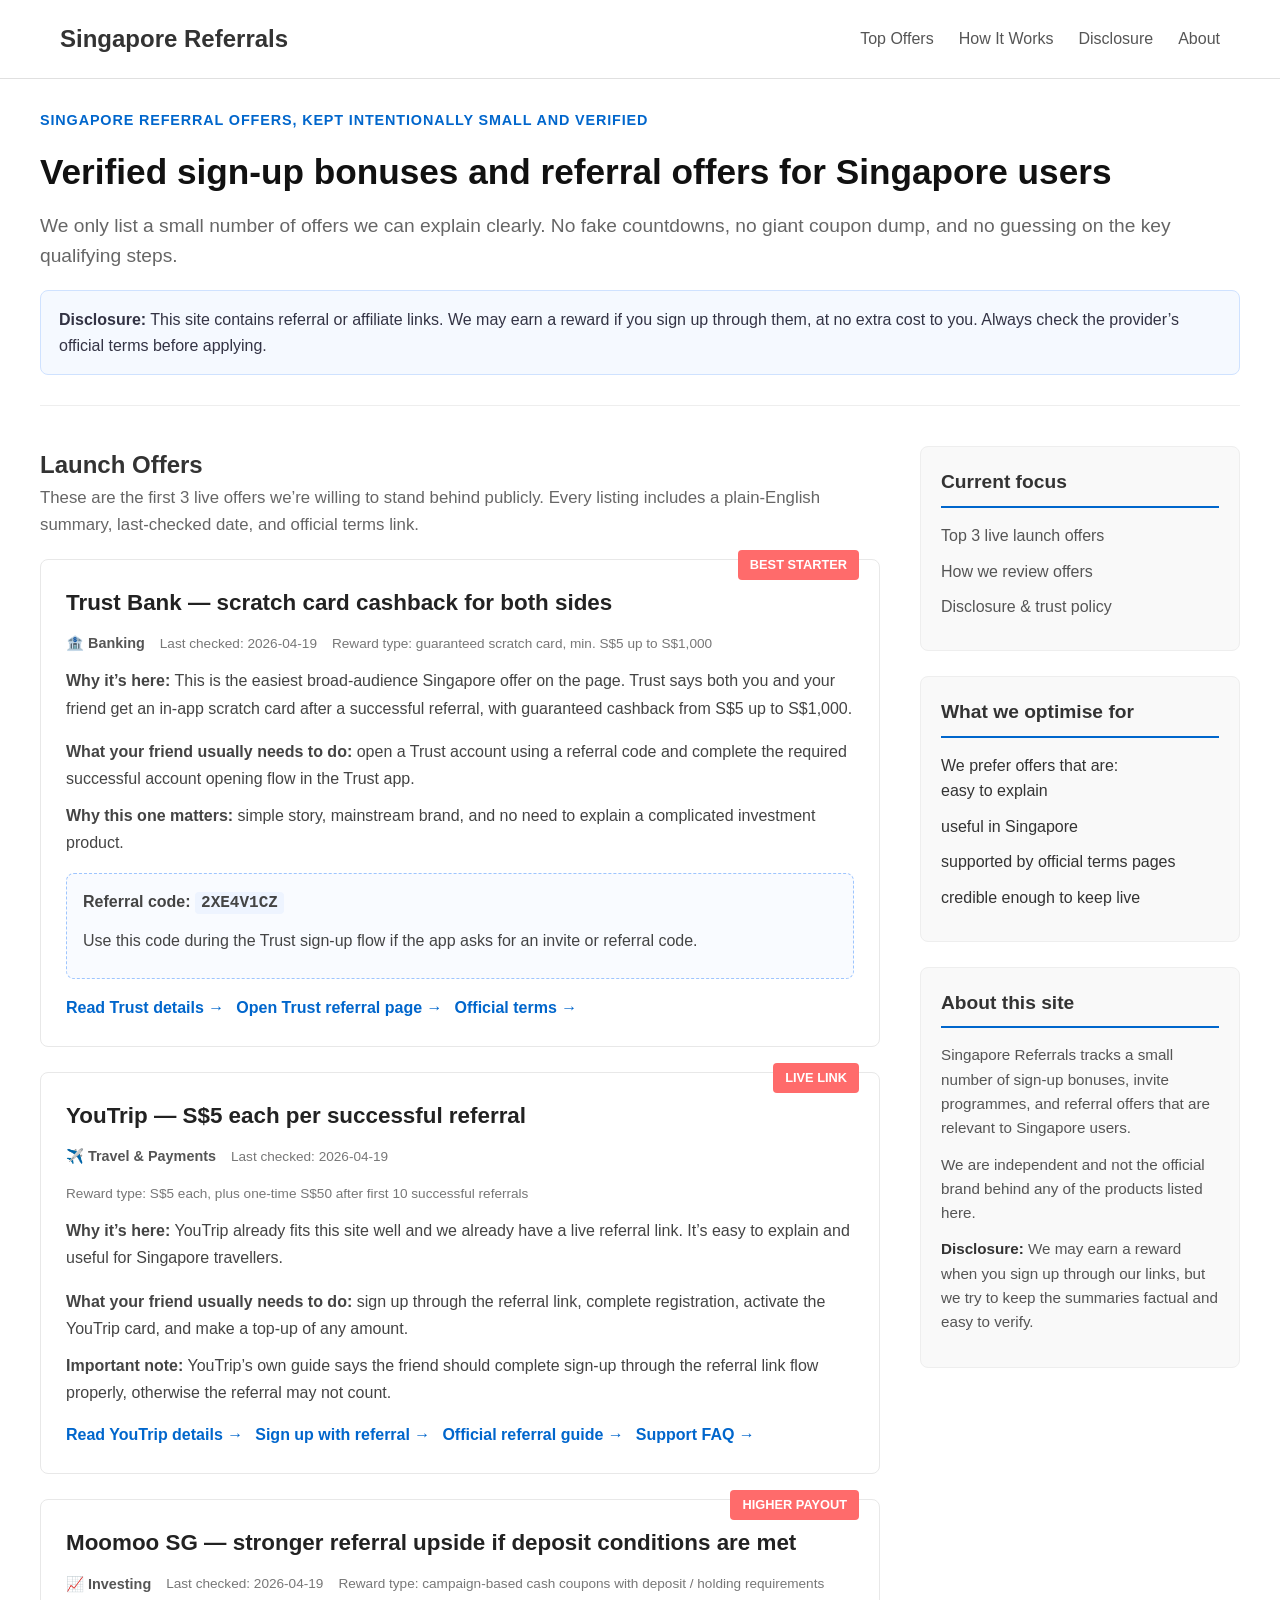
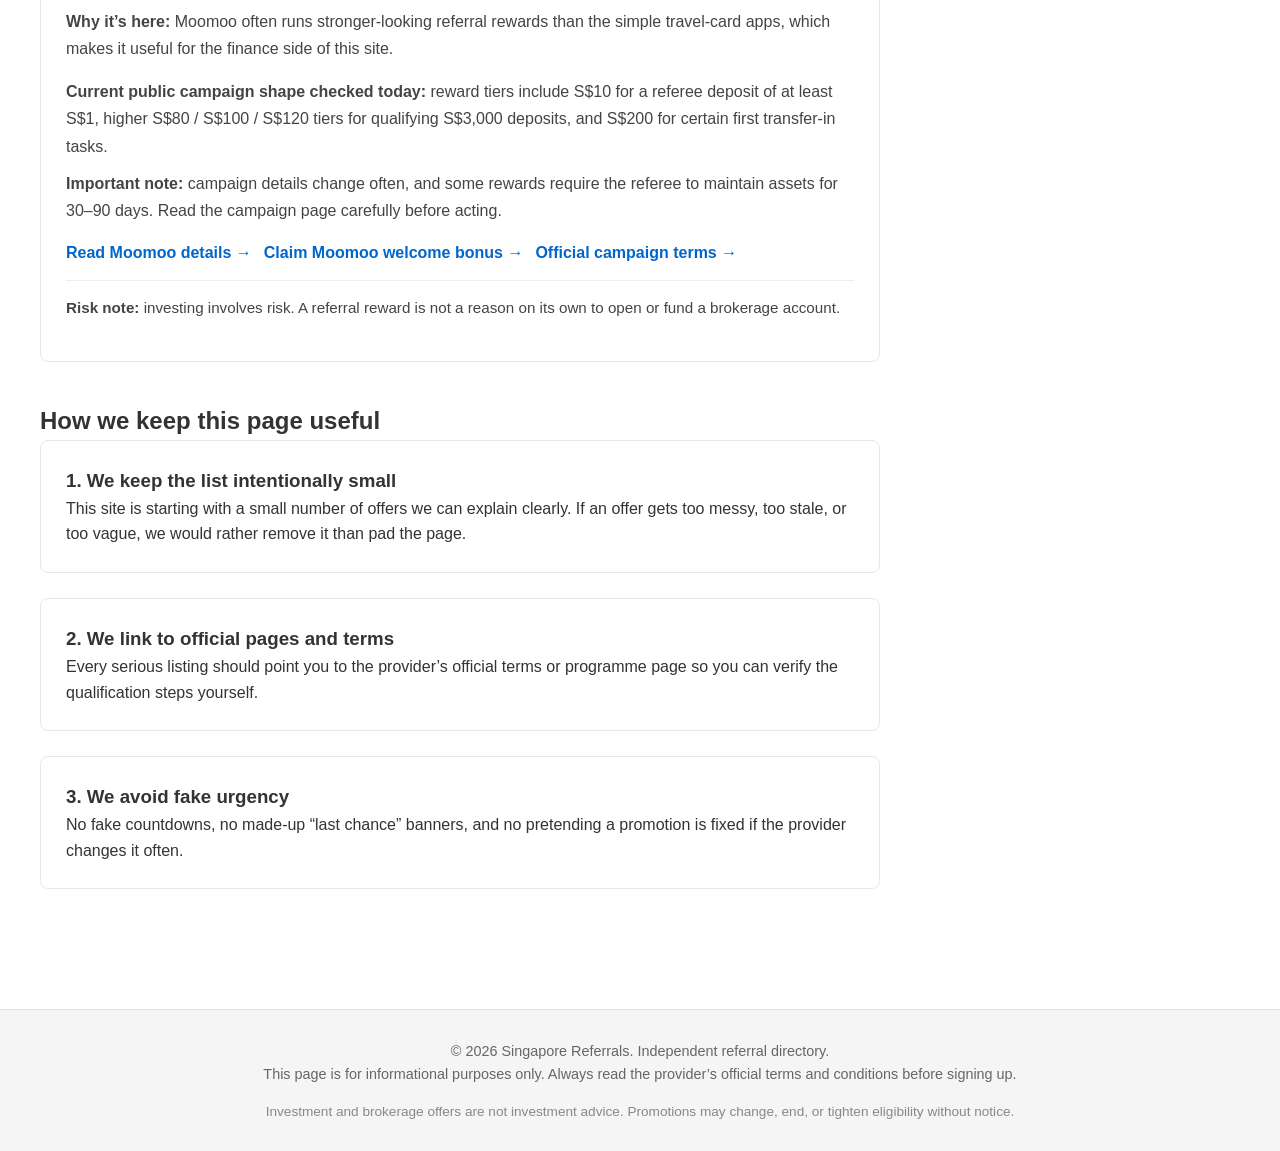
==== index.html @ 237cbd17 "feat: initial curated referral MVP" ====
<!DOCTYPE html>
<html lang="en">
<head>
    <meta charset="UTF-8">
    <meta name="viewport" content="width=device-width, initial-scale=1.0">
    <title>Singapore Referrals - Verified Sign-Up Bonuses & Referral Offers</title>
    <link rel="stylesheet" href="style.css">
    <meta name="description" content="Verified referral and sign-up offers for Singapore users. We focus on a small number of credible finance, travel, and payments offers with clear qualification steps and official terms links.">
</head>
<body>
    <header class="site-header">
        <div class="container header-flex">
            <div class="logo">
                <a href="./index.html">Singapore Referrals</a>
            </div>
            <nav class="main-nav">
                <a href="#top-offers">Top Offers</a>
                <a href="#how-it-works">How It Works</a>
                <a href="#disclosure">Disclosure</a>
                <a href="#about">About</a>
            </nav>
        </div>
    </header>

    <main class="container main-content">
        <section class="hero">
            <p class="eyebrow">Singapore referral offers, kept intentionally small and verified</p>
            <h1>Verified sign-up bonuses and referral offers for Singapore users</h1>
            <p class="subtitle">We only list a small number of offers we can explain clearly. No fake countdowns, no giant coupon dump, and no guessing on the key qualifying steps.</p>
            <div class="callout-box" id="disclosure">
                <strong>Disclosure:</strong> This site contains referral or affiliate links. We may earn a reward if you sign up through them, at no extra cost to you. Always check the provider’s official terms before applying.
            </div>
        </section>

        <div class="content-wrapper">
            <div class="main-column">
                <section class="featured-section" id="top-offers">
                    <h2>Launch Offers</h2>
                    <p class="section-intro">These are the first 3 live offers we’re willing to stand behind publicly. Every listing includes a plain-English summary, last-checked date, and official terms link.</p>

                    <article class="offer-article">
                        <div class="offer-badge">Best Starter</div>
                        <h3><a href="offers/trust-bank.html">Trust Bank — scratch card cashback for both sides</a></h3>
                        <div class="offer-meta">
                            <span class="category">🏦 Banking</span>
                            <span class="date">Last checked: 2026-04-19</span>
                            <span class="expiry">Reward type: guaranteed scratch card, min. S$5 up to S$1,000</span>
                        </div>
                        <p><strong>Why it’s here:</strong> This is the easiest broad-audience Singapore offer on the page. Trust says both you and your friend get an in-app scratch card after a successful referral, with guaranteed cashback from S$5 up to S$1,000.</p>
                        <div class="offer-details">
                            <p><strong>What your friend usually needs to do:</strong> open a Trust account using a referral code and complete the required successful account opening flow in the Trust app.</p>
                            <p><strong>Why this one matters:</strong> simple story, mainstream brand, and no need to explain a complicated investment product.</p>
                        </div>
                        <div class="offer-details referral-box">
                            <p><strong>Referral code:</strong> <code>2XE4V1CZ</code></p>
                            <p>Use this code during the Trust sign-up flow if the app asks for an invite or referral code.</p>
                        </div>
                        <div class="offer-links">
                            <a href="offers/trust-bank.html" class="cta-link">Read Trust details →</a>
                            <a href="https://trustbank.sg/refer-and-earn/" class="secondary-link" target="_blank" rel="noopener">Open Trust referral page →</a>
                            <a href="https://assets.ctfassets.net/qje1q22sway2/1vz6e1sH7KB118jJKpbiOe/6f9447e728c67277a115c27bf2134581/Member_get_Member_Terms___Conditions_V20_01102025.pdf" class="secondary-link" target="_blank" rel="noopener">Official terms →</a>
                        </div>
                    </article>

                    <article class="offer-article">
                        <div class="offer-badge">Live Link</div>
                        <h3><a href="offers/youtrip.html">YouTrip — S$5 each per successful referral</a></h3>
                        <div class="offer-meta">
                            <span class="category">✈️ Travel & Payments</span>
                            <span class="date">Last checked: 2026-04-19</span>
                            <span class="expiry">Reward type: S$5 each, plus one-time S$50 after first 10 successful referrals</span>
                        </div>
                        <p><strong>Why it’s here:</strong> YouTrip already fits this site well and we already have a live referral link. It’s easy to explain and useful for Singapore travellers.</p>
                        <div class="offer-details">
                            <p><strong>What your friend usually needs to do:</strong> sign up through the referral link, complete registration, activate the YouTrip card, and make a top-up of any amount.</p>
                            <p><strong>Important note:</strong> YouTrip’s own guide says the friend should complete sign-up through the referral link flow properly, otherwise the referral may not count.</p>
                        </div>
                        <div class="offer-links">
                            <a href="offers/youtrip.html" class="cta-link">Read YouTrip details →</a>
                            <a href="https://youtrip.onelink.me/3xWB/e9yuccbd" class="secondary-link" target="_blank" rel="noopener">Sign up with referral →</a>
                            <a href="https://www.you.co/sg/blog/youtrip-referrals/" class="secondary-link" target="_blank" rel="noopener">Official referral guide →</a>
                            <a href="https://support.you.co/hc/en-us/articles/900005355986-How-does-the-YouTrip-Referral-Programme-work" class="secondary-link" target="_blank" rel="noopener">Support FAQ →</a>
                        </div>
                    </article>

                    <article class="offer-article">
                        <div class="offer-badge">Higher Payout</div>
                        <h3><a href="offers/moomoo-sg.html">Moomoo SG — stronger referral upside if deposit conditions are met</a></h3>
                        <div class="offer-meta">
                            <span class="category">📈 Investing</span>
                            <span class="date">Last checked: 2026-04-19</span>
                            <span class="expiry">Reward type: campaign-based cash coupons with deposit / holding requirements</span>
                        </div>
                        <p><strong>Why it’s here:</strong> Moomoo often runs stronger-looking referral rewards than the simple travel-card apps, which makes it useful for the finance side of this site.</p>
                        <div class="offer-details">
                            <p><strong>Current public campaign shape checked today:</strong> reward tiers include S$10 for a referee deposit of at least S$1, higher S$80 / S$100 / S$120 tiers for qualifying S$3,000 deposits, and S$200 for certain first transfer-in tasks.</p>
                            <p><strong>Important note:</strong> campaign details change often, and some rewards require the referee to maintain assets for 30–90 days. Read the campaign page carefully before acting.</p>
                        </div>
                        <div class="offer-links">
                            <a href="offers/moomoo-sg.html" class="cta-link">Read Moomoo details →</a>
                            <a href="https://j.moomoo.com/0B79vA" class="secondary-link" target="_blank" rel="noopener">Claim Moomoo welcome bonus →</a>
                            <a href="https://www.moomoo.com/sg/support/topic5_353" class="secondary-link" target="_blank" rel="noopener">Official campaign terms →</a>
                        </div>
                        <p class="risk-note"><strong>Risk note:</strong> investing involves risk. A referral reward is not a reason on its own to open or fund a brokerage account.</p>
                    </article>

                </section>

                <section class="latest-section" id="how-it-works">
                    <h2>How we keep this page useful</h2>
                    <article class="info-card">
                        <h3>1. We keep the list intentionally small</h3>
                        <p>This site is starting with a small number of offers we can explain clearly. If an offer gets too messy, too stale, or too vague, we would rather remove it than pad the page.</p>
                    </article>
                    <article class="info-card">
                        <h3>2. We link to official pages and terms</h3>
                        <p>Every serious listing should point you to the provider’s official terms or programme page so you can verify the qualification steps yourself.</p>
                    </article>
                    <article class="info-card">
                        <h3>3. We avoid fake urgency</h3>
                        <p>No fake countdowns, no made-up “last chance” banners, and no pretending a promotion is fixed if the provider changes it often.</p>
                    </article>
                </section>
            </div>

            <aside class="sidebar">
                <div class="sidebar-widget">
                    <h3>Current focus</h3>
                    <ul>
                        <li><a href="#top-offers">Top 3 live launch offers</a></li>
                        <li><a href="#how-it-works">How we review offers</a></li>
                        <li><a href="#disclosure">Disclosure & trust policy</a></li>
                    </ul>
                </div>

                <div class="sidebar-widget">
                    <h3>What we optimise for</h3>
                    <p>We prefer offers that are:</p>
                    <ul>
                        <li>easy to explain</li>
                        <li>useful in Singapore</li>
                        <li>supported by official terms pages</li>
                        <li>credible enough to keep live</li>
                    </ul>
                </div>

                <div class="sidebar-widget about-widget" id="about">
                    <h3>About this site</h3>
                    <p>Singapore Referrals tracks a small number of sign-up bonuses, invite programmes, and referral offers that are relevant to Singapore users.</p>
                    <p>We are independent and not the official brand behind any of the products listed here.</p>
                    <p><strong>Disclosure:</strong> We may earn a reward when you sign up through our links, but we try to keep the summaries factual and easy to verify.</p>
                </div>
            </aside>
        </div>
    </main>

    <footer class="site-footer">
        <div class="container">
            <p>&copy; 2026 Singapore Referrals. Independent referral directory.</p>
            <p>This page is for informational purposes only. Always read the provider’s official terms and conditions before signing up.</p>
            <p class="disclaimer">Investment and brokerage offers are not investment advice. Promotions may change, end, or tighten eligibility without notice.</p>
        </div>
    </footer>
</body>
</html>
---- style.css ----
/* Reset & Base */
* {
    margin: 0;
    padding: 0;
    box-sizing: border-box;
}

body {
    font-family: -apple-system, BlinkMacSystemFont, "Segoe UI", Roboto, "Helvetica Neue", Arial, sans-serif;
    font-size: 16px;
    line-height: 1.6;
    color: #333;
    background: #fff;
}

a {
    color: #0066cc;
    text-decoration: none;
}

a:hover {
    text-decoration: underline;
}

.container {
    max-width: 1200px;
    margin: 0 auto;
    padding: 0 20px;
}

/* Header */
.site-header {
    background: #fff;
    border-bottom: 1px solid #e0e0e0;
    padding: 20px 0;
    position: sticky;
    top: 0;
    z-index: 100;
}

.header-flex {
    display: flex;
    justify-content: space-between;
    align-items: center;
}

.logo a {
    font-size: 1.5rem;
    font-weight: 700;
    color: #333;
}

.main-nav {
    display: flex;
    gap: 25px;
}

.main-nav a {
    color: #555;
    font-weight: 500;
}

.main-nav a:hover {
    color: #0066cc;
    text-decoration: none;
}

/* Main Content Layout */
.main-content {
    padding: 30px 0;
}

.content-wrapper {
    display: grid;
    grid-template-columns: 1fr 320px;
    gap: 40px;
}

.main-column {
    min-width: 0; /* Prevents overflow */
}

/* Hero Section */
.hero {
    margin-bottom: 40px;
    padding-bottom: 30px;
    border-bottom: 1px solid #eee;
}

.eyebrow {
    font-size: 0.9rem;
    font-weight: 700;
    letter-spacing: 0.06em;
    text-transform: uppercase;
    color: #0066cc;
    margin-bottom: 12px;
}

.hero h1 {
    font-size: 2.2rem;
    margin-bottom: 10px;
    color: #111;
}

.subtitle {
    font-size: 1.2rem;
    color: #666;
    margin-bottom: 18px;
}

.callout-box {
    background: #f5f9ff;
    border: 1px solid #cfe2ff;
    border-radius: 8px;
    padding: 16px 18px;
    color: #334;
}

/* Featured Section */
.featured-section, .latest-section {
    margin-bottom: 40px;
}

.section-intro {
    color: #666;
    margin-bottom: 20px;
    font-size: 1.05rem;
}

/* Offer Articles */
.offer-article,
.info-card {
    background: #fff;
    border: 1px solid #e8e8e8;
    border-radius: 8px;
    padding: 25px;
    margin-bottom: 25px;
    position: relative;
    transition: box-shadow 0.2s ease;
}

.offer-article:hover,
.info-card:hover {
    box-shadow: 0 4px 12px rgba(0,0,0,0.08);
}

.offer-badge {
    position: absolute;
    top: -10px;
    right: 20px;
    background: #ff6b6b;
    color: white;
    padding: 5px 12px;
    border-radius: 4px;
    font-size: 0.8rem;
    font-weight: 600;
    text-transform: uppercase;
}

.offer-article h3 {
    font-size: 1.4rem;
    margin-bottom: 12px;
    color: #222;
}

.offer-article h3 a {
    color: #222;
}

.offer-article h3 a:hover {
    color: #0066cc;
}

.offer-meta {
    display: flex;
    gap: 15px;
    align-items: center;
    margin-bottom: 12px;
    font-size: 0.9rem;
    color: #777;
    flex-wrap: wrap;
}

.category {
    font-weight: 600;
    color: #555;
}

.date, .expiry {
    font-size: 0.85rem;
}

.offer-article p {
    margin-bottom: 15px;
    color: #444;
    line-height: 1.7;
}

.offer-details {
    margin: 16px 0;
}

.offer-details p {
    margin-bottom: 10px;
}

.referral-box {
    background: #f9fbff;
    border: 1px dashed #9ec5fe;
    border-radius: 8px;
    padding: 14px 16px;
}

.referral-box code {
    font-size: 1rem;
    font-weight: 700;
    background: #eef4ff;
    padding: 2px 6px;
    border-radius: 4px;
}

.offer-links {
    display: flex;
    flex-wrap: wrap;
    gap: 12px;
    margin-top: 8px;
}

.cta-link,
.secondary-link {
    display: inline-block;
    font-weight: 600;
    color: #0066cc;
}

.cta-link:hover,
.secondary-link:hover {
    text-decoration: underline;
}

.risk-note {
    margin-top: 14px;
    padding-top: 14px;
    border-top: 1px solid #eee;
    font-size: 0.95rem;
    color: #6b4b00;
}

/* Sidebar */
.sidebar {
    min-width: 320px;
}

.sidebar-widget {
    background: #f9f9f9;
    border: 1px solid #eee;
    border-radius: 8px;
    padding: 20px;
    margin-bottom: 25px;
}

.sidebar-widget h3 {
    font-size: 1.2rem;
    margin-bottom: 15px;
    color: #333;
    border-bottom: 2px solid #0066cc;
    padding-bottom: 8px;
}

.sidebar-widget ul {
    list-style: none;
}

.sidebar-widget li {
    margin-bottom: 10px;
}

.sidebar-widget a {
    color: #555;
}

.sidebar-widget a:hover {
    color: #0066cc;
}

 .about-widget p {
    font-size: 0.95rem;
    color: #555;
    margin-bottom: 12px;
}

.about-widget p strong {
    color: #333;
}

/* Footer */
.site-footer {
    background: #f5f5f5;
    border-top: 1px solid #ddd;
    padding: 30px 0;
    margin-top: 50px;
    text-align: center;
    font-size: 0.9rem;
    color: #666;
}

.site-footer a {
    color: #0066cc;
}

.site-footer .disclaimer {
    margin-top: 15px;
    font-size: 0.85rem;
    color: #888;
    max-width: 800px;
    margin-left: auto;
    margin-right: auto;
}

/* Responsive */
@media (max-width: 900px) {
    .content-wrapper {
        grid-template-columns: 1fr;
    }

    .sidebar {
        min-width: auto;
    }

    .header-flex {
        flex-direction: column;
        gap: 15px;
    }

    .main-nav {
        gap: 15px;
        font-size: 0.9rem;
    }

    .hero h1 {
        font-size: 1.8rem;
    }

    .offer-badge {
        position: static;
        display: inline-block;
        margin-bottom: 10px;
    }
}

@media (max-width: 600px) {
    .container {
        padding: 0 15px;
    }

    .offer-article,
    .info-card {
        padding: 20px;
    }

    .offer-meta {
        flex-direction: column;
        align-items: flex-start;
        gap: 5px;
    }

    .offer-links {
        flex-direction: column;
        gap: 8px;
    }
}
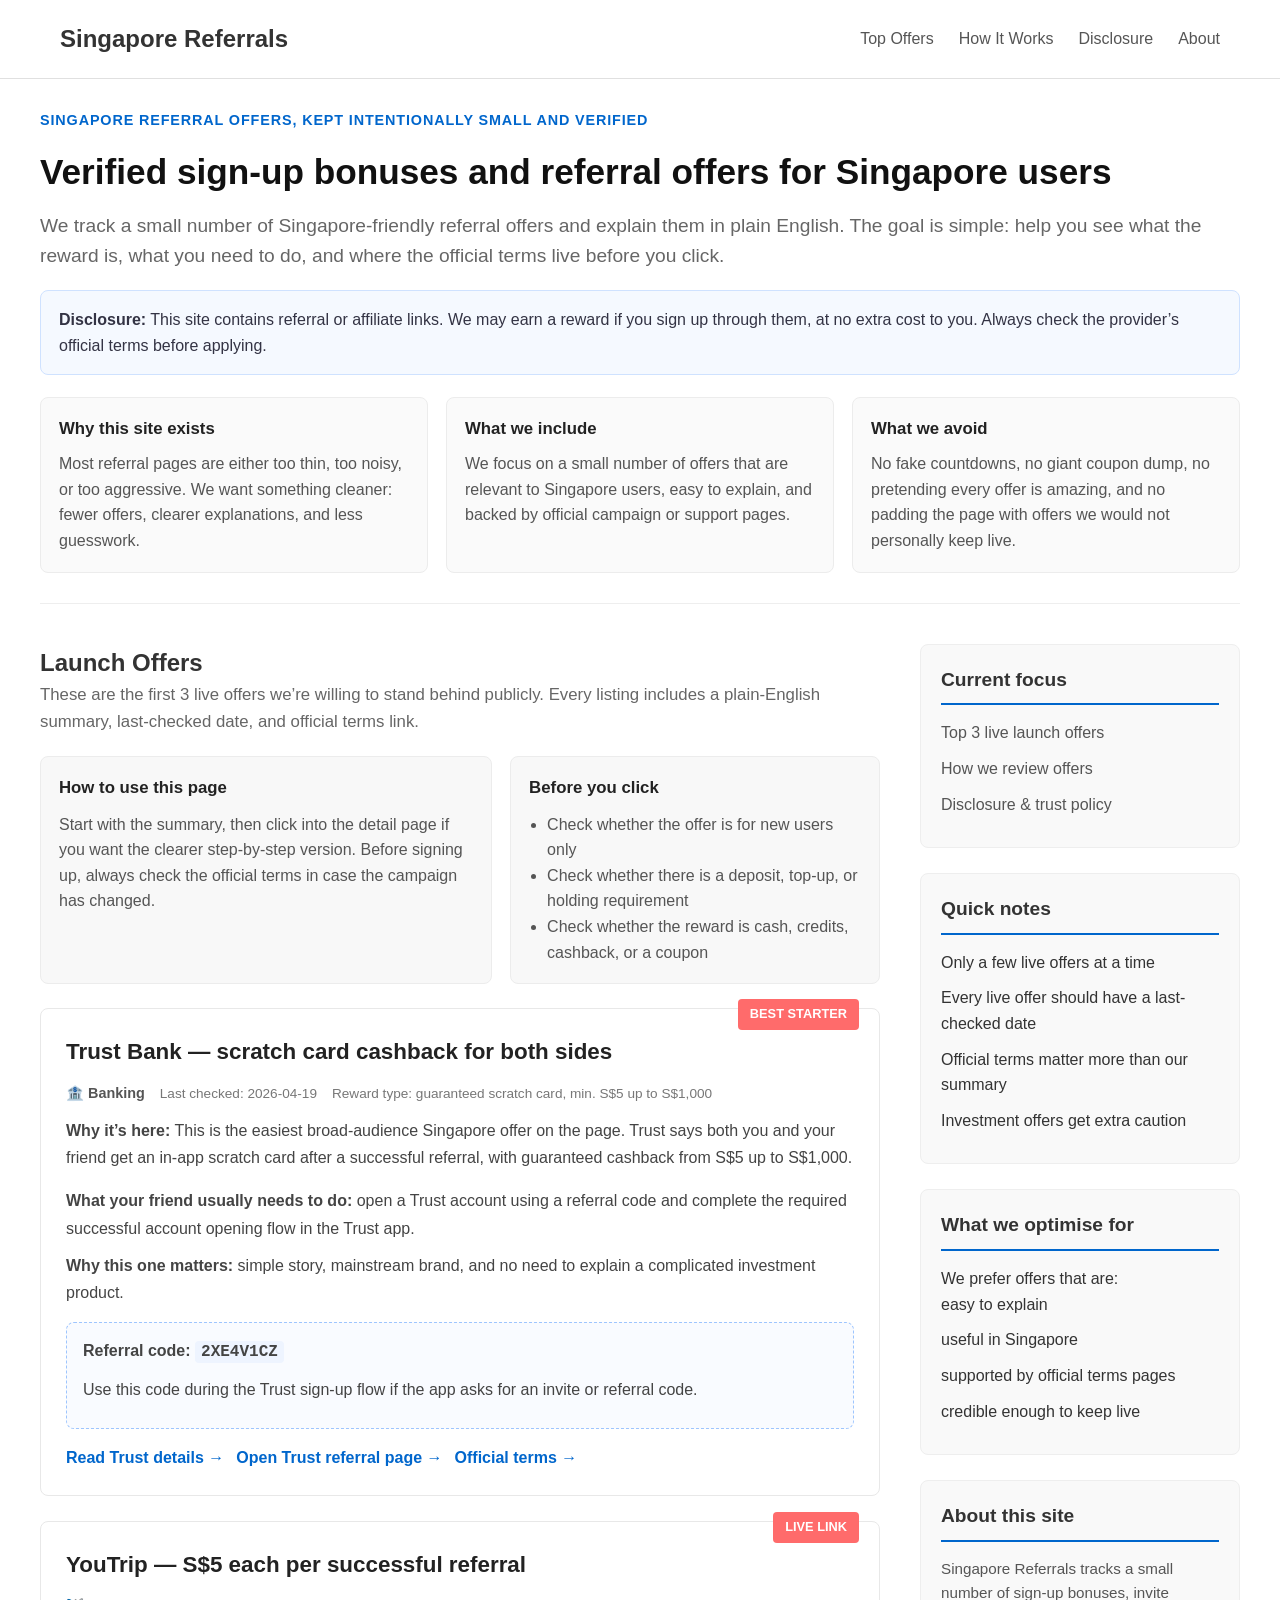
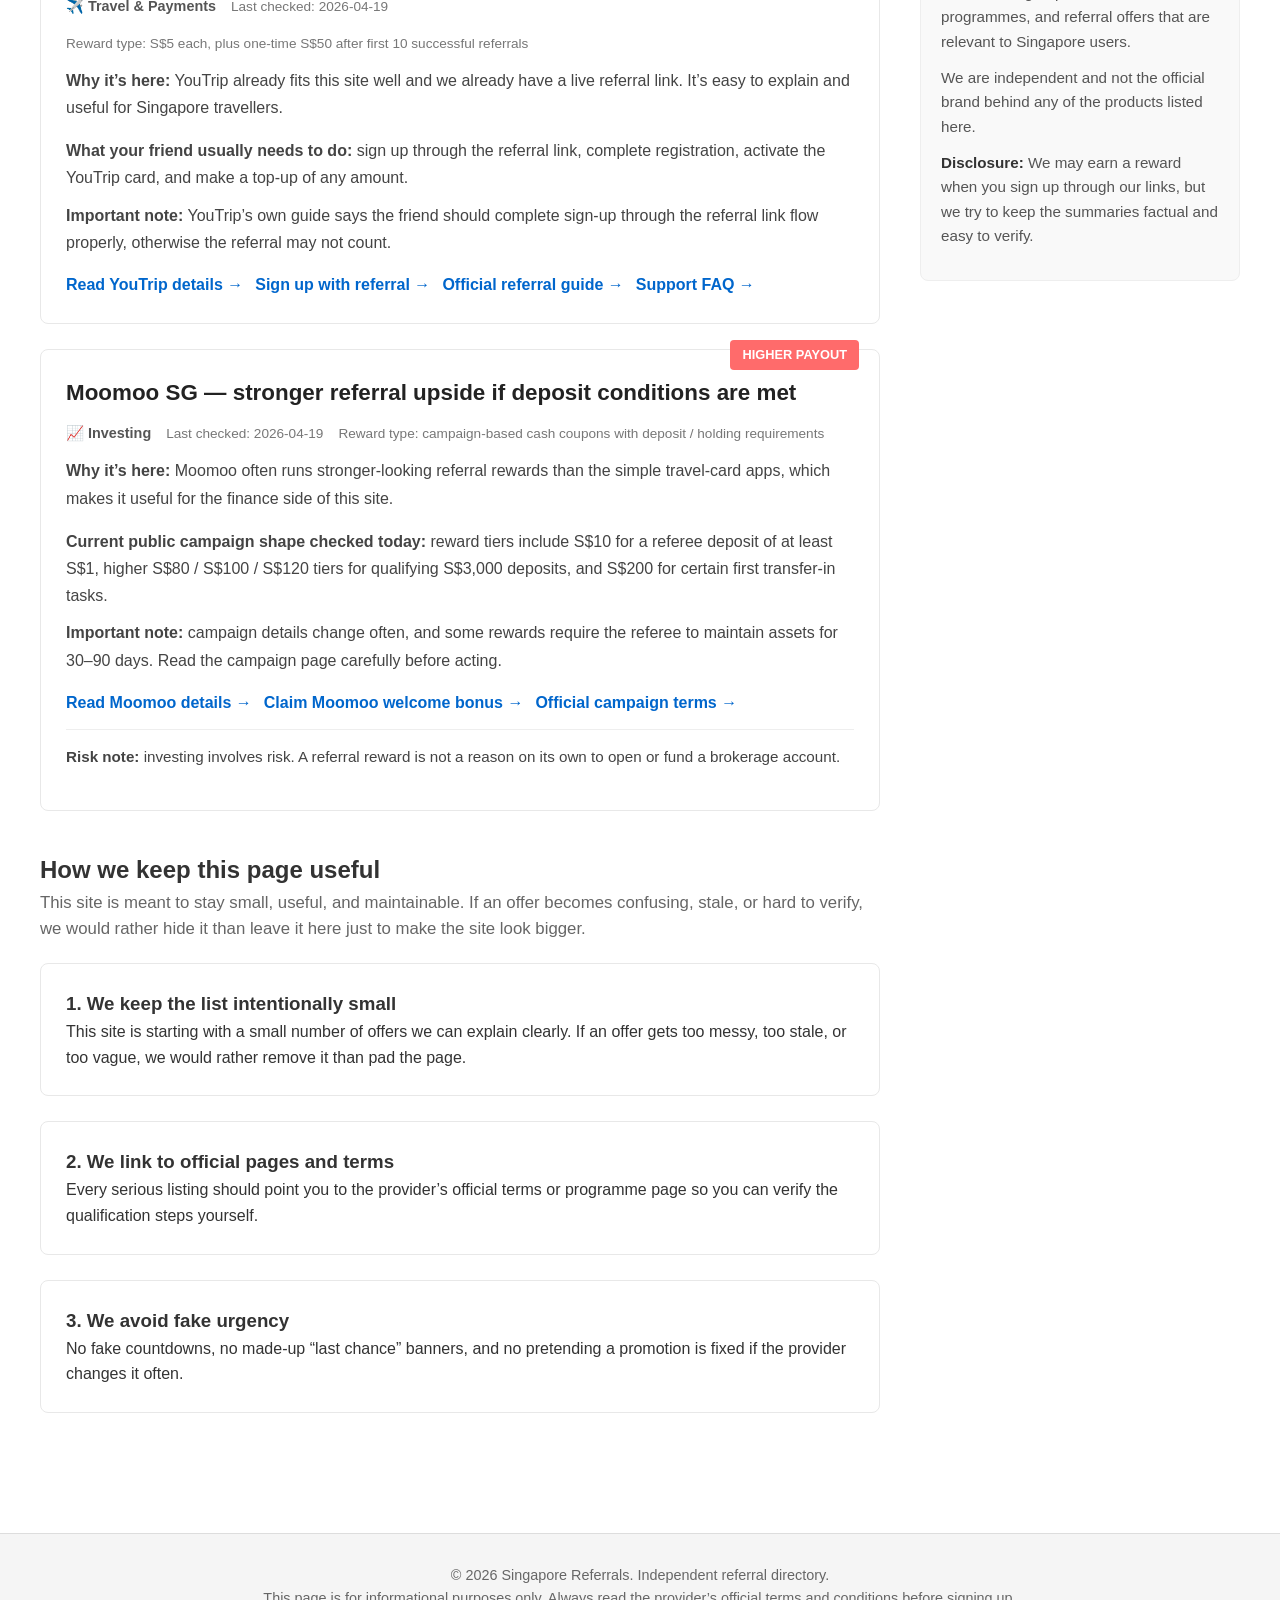
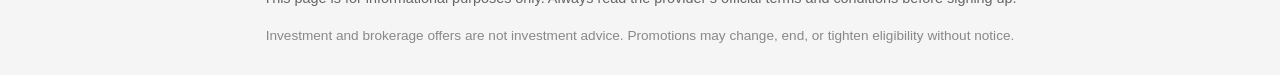
==== commit 33913620: "feat: strengthen homepage intro and trust copy" ====
--- a/index.html
+++ b/index.html
@@ -26,9 +26,23 @@
         <section class="hero">
             <p class="eyebrow">Singapore referral offers, kept intentionally small and verified</p>
             <h1>Verified sign-up bonuses and referral offers for Singapore users</h1>
-            <p class="subtitle">We only list a small number of offers we can explain clearly. No fake countdowns, no giant coupon dump, and no guessing on the key qualifying steps.</p>
+            <p class="subtitle">We track a small number of Singapore-friendly referral offers and explain them in plain English. The goal is simple: help you see what the reward is, what you need to do, and where the official terms live before you click.</p>
             <div class="callout-box" id="disclosure">
                 <strong>Disclosure:</strong> This site contains referral or affiliate links. We may earn a reward if you sign up through them, at no extra cost to you. Always check the provider’s official terms before applying.
+            </div>
+            <div class="hero-grid">
+                <div class="hero-card">
+                    <h3>Why this site exists</h3>
+                    <p>Most referral pages are either too thin, too noisy, or too aggressive. We want something cleaner: fewer offers, clearer explanations, and less guesswork.</p>
+                </div>
+                <div class="hero-card">
+                    <h3>What we include</h3>
+                    <p>We focus on a small number of offers that are relevant to Singapore users, easy to explain, and backed by official campaign or support pages.</p>
+                </div>
+                <div class="hero-card">
+                    <h3>What we avoid</h3>
+                    <p>No fake countdowns, no giant coupon dump, no pretending every offer is amazing, and no padding the page with offers we would not personally keep live.</p>
+                </div>
             </div>
         </section>
 
@@ -37,6 +51,20 @@
                 <section class="featured-section" id="top-offers">
                     <h2>Launch Offers</h2>
                     <p class="section-intro">These are the first 3 live offers we’re willing to stand behind publicly. Every listing includes a plain-English summary, last-checked date, and official terms link.</p>
+                    <div class="intro-panel">
+                        <div class="intro-block">
+                            <h3>How to use this page</h3>
+                            <p>Start with the summary, then click into the detail page if you want the clearer step-by-step version. Before signing up, always check the official terms in case the campaign has changed.</p>
+                        </div>
+                        <div class="intro-block">
+                            <h3>Before you click</h3>
+                            <ul>
+                                <li>Check whether the offer is for new users only</li>
+                                <li>Check whether there is a deposit, top-up, or holding requirement</li>
+                                <li>Check whether the reward is cash, credits, cashback, or a coupon</li>
+                            </ul>
+                        </div>
+                    </div>
 
                     <article class="offer-article">
                         <div class="offer-badge">Best Starter</div>
@@ -108,6 +136,7 @@
 
                 <section class="latest-section" id="how-it-works">
                     <h2>How we keep this page useful</h2>
+                    <p class="section-intro">This site is meant to stay small, useful, and maintainable. If an offer becomes confusing, stale, or hard to verify, we would rather hide it than leave it here just to make the site look bigger.</p>
                     <article class="info-card">
                         <h3>1. We keep the list intentionally small</h3>
                         <p>This site is starting with a small number of offers we can explain clearly. If an offer gets too messy, too stale, or too vague, we would rather remove it than pad the page.</p>
@@ -130,6 +159,16 @@
                         <li><a href="#top-offers">Top 3 live launch offers</a></li>
                         <li><a href="#how-it-works">How we review offers</a></li>
                         <li><a href="#disclosure">Disclosure & trust policy</a></li>
+                    </ul>
+                </div>
+
+                <div class="sidebar-widget">
+                    <h3>Quick notes</h3>
+                    <ul>
+                        <li>Only a few live offers at a time</li>
+                        <li>Every live offer should have a last-checked date</li>
+                        <li>Official terms matter more than our summary</li>
+                        <li>Investment offers get extra caution</li>
                     </ul>
                 </div>
 
--- a/style.css
+++ b/style.css
@@ -116,6 +116,31 @@
     color: #334;
 }
 
+.hero-grid {
+    display: grid;
+    grid-template-columns: repeat(3, 1fr);
+    gap: 18px;
+    margin-top: 22px;
+}
+
+.hero-card {
+    background: #fafafa;
+    border: 1px solid #ececec;
+    border-radius: 8px;
+    padding: 18px;
+}
+
+.hero-card h3 {
+    font-size: 1.05rem;
+    margin-bottom: 8px;
+    color: #222;
+}
+
+.hero-card p {
+    color: #555;
+    margin: 0;
+}
+
 /* Featured Section */
 .featured-section, .latest-section {
     margin-bottom: 40px;
@@ -125,6 +150,35 @@
     color: #666;
     margin-bottom: 20px;
     font-size: 1.05rem;
+}
+
+.intro-panel {
+    display: grid;
+    grid-template-columns: 1.1fr 0.9fr;
+    gap: 18px;
+    margin-bottom: 24px;
+}
+
+.intro-block {
+    background: #f8f8f8;
+    border: 1px solid #ececec;
+    border-radius: 8px;
+    padding: 18px;
+}
+
+.intro-block h3 {
+    font-size: 1.05rem;
+    margin-bottom: 10px;
+    color: #222;
+}
+
+.intro-block p,
+.intro-block li {
+    color: #555;
+}
+
+.intro-block ul {
+    padding-left: 18px;
 }
 
 /* Offer Articles */
@@ -341,6 +395,11 @@
         font-size: 1.8rem;
     }
 
+    .hero-grid,
+    .intro-panel {
+        grid-template-columns: 1fr;
+    }
+
     .offer-badge {
         position: static;
         display: inline-block;
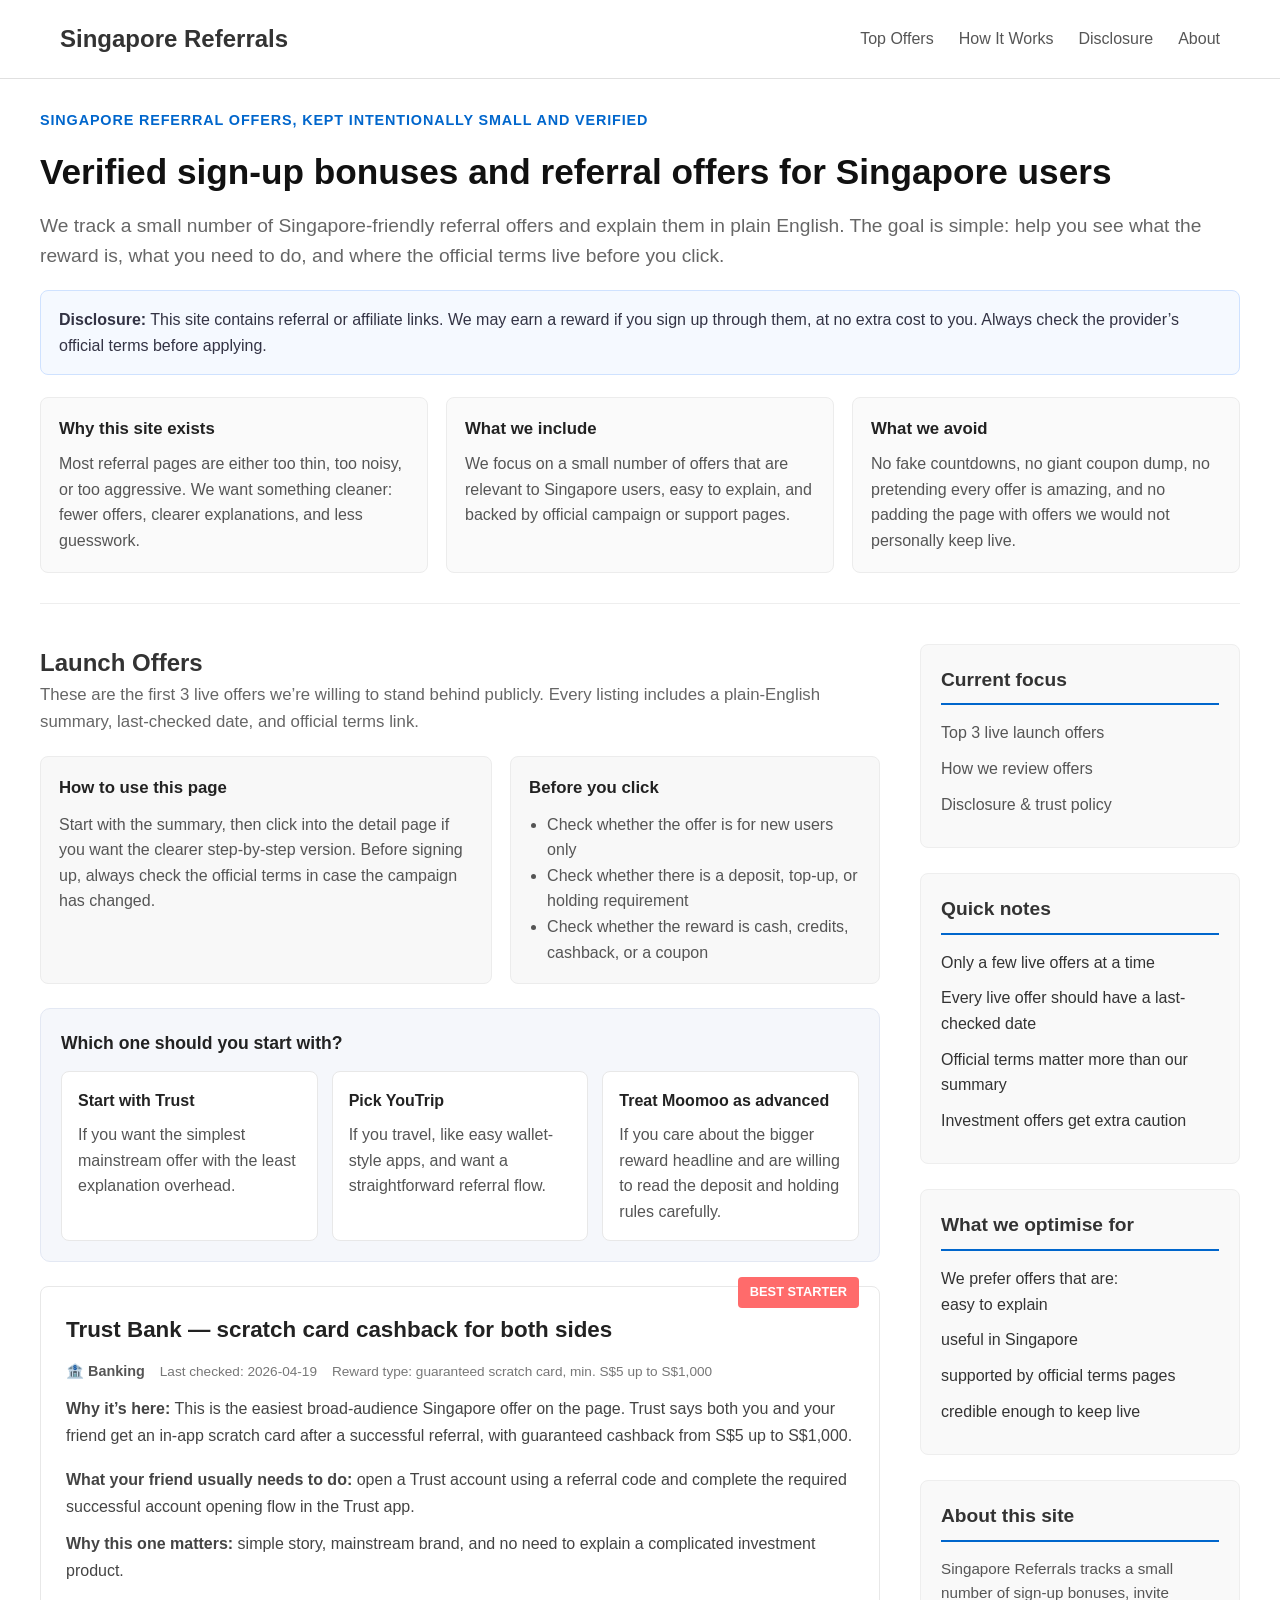
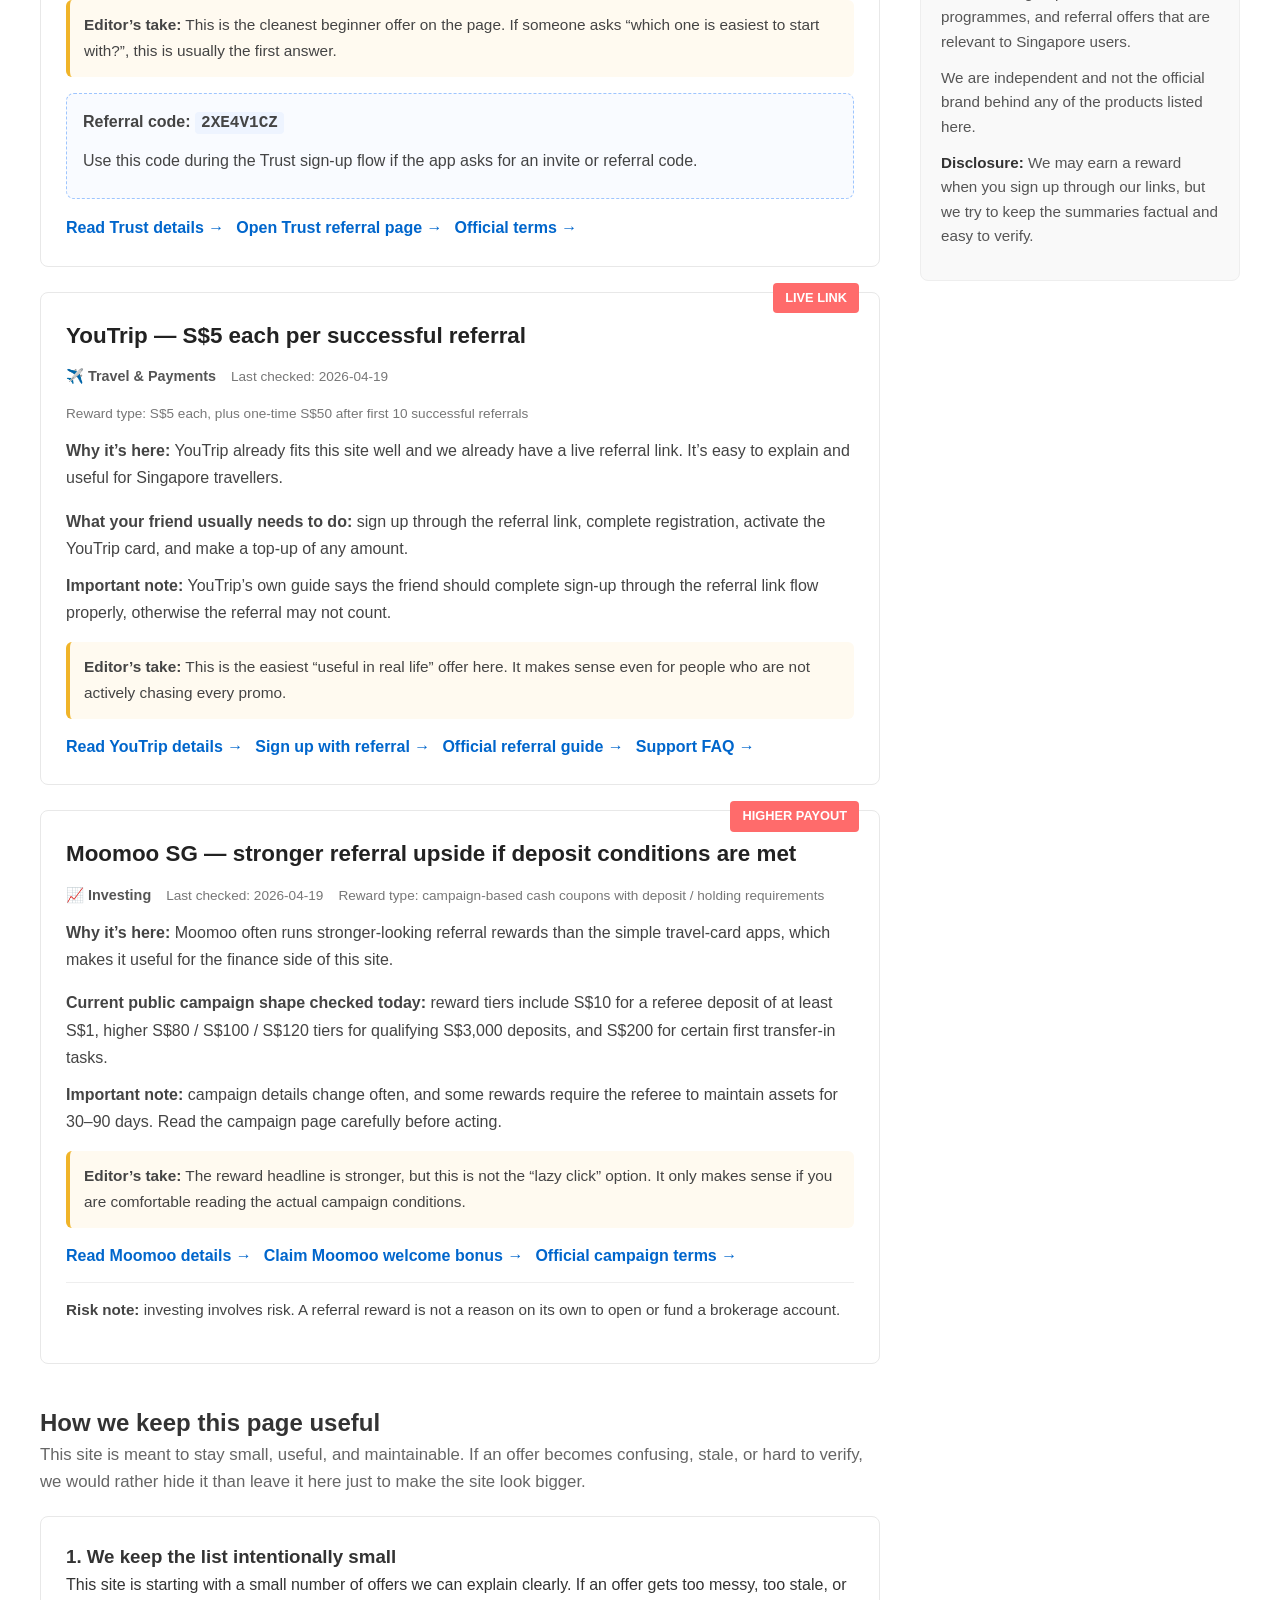
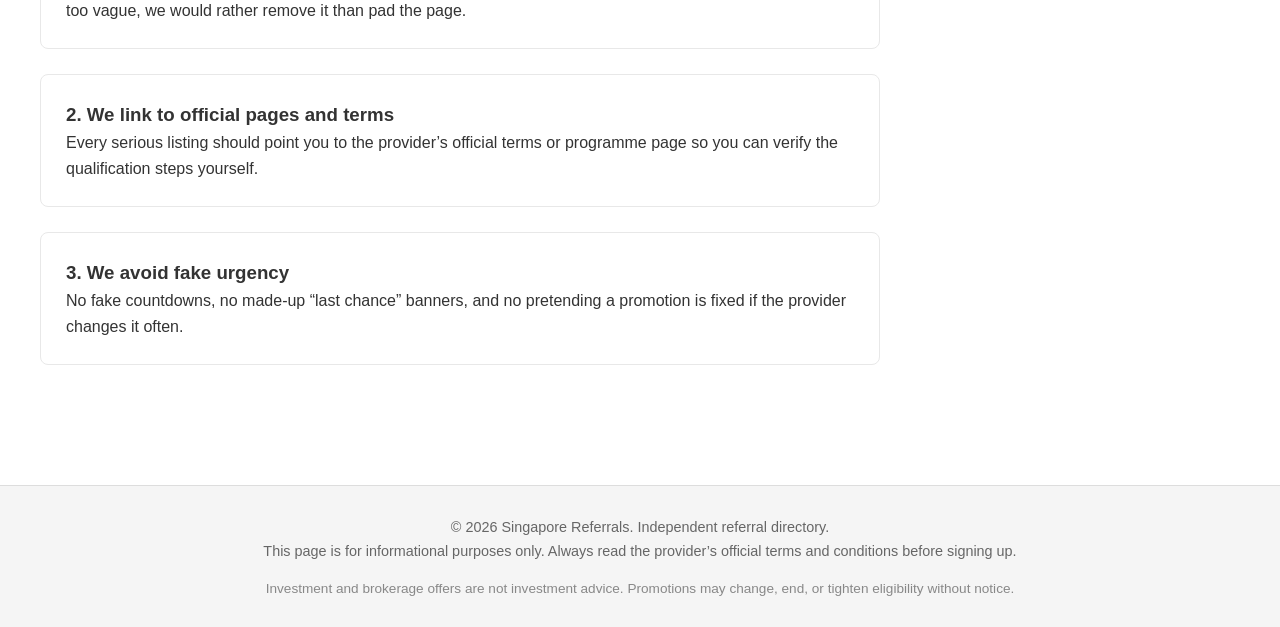
==== commit cfa65792: "feat: add editorial guidance to homepage" ====
--- a/index.html
+++ b/index.html
@@ -65,6 +65,23 @@
                             </ul>
                         </div>
                     </div>
+                    <div class="start-here-panel">
+                        <h3>Which one should you start with?</h3>
+                        <div class="start-here-grid">
+                            <div class="start-here-card">
+                                <strong>Start with Trust</strong>
+                                <p>If you want the simplest mainstream offer with the least explanation overhead.</p>
+                            </div>
+                            <div class="start-here-card">
+                                <strong>Pick YouTrip</strong>
+                                <p>If you travel, like easy wallet-style apps, and want a straightforward referral flow.</p>
+                            </div>
+                            <div class="start-here-card">
+                                <strong>Treat Moomoo as advanced</strong>
+                                <p>If you care about the bigger reward headline and are willing to read the deposit and holding rules carefully.</p>
+                            </div>
+                        </div>
+                    </div>
 
                     <article class="offer-article">
                         <div class="offer-badge">Best Starter</div>
@@ -79,6 +96,7 @@
                             <p><strong>What your friend usually needs to do:</strong> open a Trust account using a referral code and complete the required successful account opening flow in the Trust app.</p>
                             <p><strong>Why this one matters:</strong> simple story, mainstream brand, and no need to explain a complicated investment product.</p>
                         </div>
+                        <p class="editor-note"><strong>Editor’s take:</strong> This is the cleanest beginner offer on the page. If someone asks “which one is easiest to start with?”, this is usually the first answer.</p>
                         <div class="offer-details referral-box">
                             <p><strong>Referral code:</strong> <code>2XE4V1CZ</code></p>
                             <p>Use this code during the Trust sign-up flow if the app asks for an invite or referral code.</p>
@@ -103,6 +121,7 @@
                             <p><strong>What your friend usually needs to do:</strong> sign up through the referral link, complete registration, activate the YouTrip card, and make a top-up of any amount.</p>
                             <p><strong>Important note:</strong> YouTrip’s own guide says the friend should complete sign-up through the referral link flow properly, otherwise the referral may not count.</p>
                         </div>
+                        <p class="editor-note"><strong>Editor’s take:</strong> This is the easiest “useful in real life” offer here. It makes sense even for people who are not actively chasing every promo.</p>
                         <div class="offer-links">
                             <a href="offers/youtrip.html" class="cta-link">Read YouTrip details →</a>
                             <a href="https://youtrip.onelink.me/3xWB/e9yuccbd" class="secondary-link" target="_blank" rel="noopener">Sign up with referral →</a>
@@ -124,6 +143,7 @@
                             <p><strong>Current public campaign shape checked today:</strong> reward tiers include S$10 for a referee deposit of at least S$1, higher S$80 / S$100 / S$120 tiers for qualifying S$3,000 deposits, and S$200 for certain first transfer-in tasks.</p>
                             <p><strong>Important note:</strong> campaign details change often, and some rewards require the referee to maintain assets for 30–90 days. Read the campaign page carefully before acting.</p>
                         </div>
+                        <p class="editor-note"><strong>Editor’s take:</strong> The reward headline is stronger, but this is not the “lazy click” option. It only makes sense if you are comfortable reading the actual campaign conditions.</p>
                         <div class="offer-links">
                             <a href="offers/moomoo-sg.html" class="cta-link">Read Moomoo details →</a>
                             <a href="https://j.moomoo.com/0B79vA" class="secondary-link" target="_blank" rel="noopener">Claim Moomoo welcome bonus →</a>
--- a/style.css
+++ b/style.css
@@ -179,6 +179,53 @@
 
 .intro-block ul {
     padding-left: 18px;
+}
+
+.start-here-panel {
+    background: #f5f7fb;
+    border: 1px solid #e3e8f3;
+    border-radius: 10px;
+    padding: 20px;
+    margin-bottom: 24px;
+}
+
+.start-here-panel h3 {
+    font-size: 1.1rem;
+    margin-bottom: 14px;
+    color: #222;
+}
+
+.start-here-grid {
+    display: grid;
+    grid-template-columns: repeat(3, 1fr);
+    gap: 14px;
+}
+
+.start-here-card {
+    background: #fff;
+    border: 1px solid #e8e8e8;
+    border-radius: 8px;
+    padding: 16px;
+}
+
+.start-here-card strong {
+    display: block;
+    margin-bottom: 8px;
+    color: #222;
+}
+
+.start-here-card p {
+    margin: 0;
+    color: #555;
+}
+
+.editor-note {
+    margin-top: 6px;
+    padding: 12px 14px;
+    background: #fffaf0;
+    border-left: 4px solid #f0b429;
+    border-radius: 6px;
+    font-size: 0.96rem;
 }
 
 /* Offer Articles */
@@ -396,7 +443,8 @@
     }
 
     .hero-grid,
-    .intro-panel {
+    .intro-panel,
+    .start-here-grid {
         grid-template-columns: 1fr;
     }
 
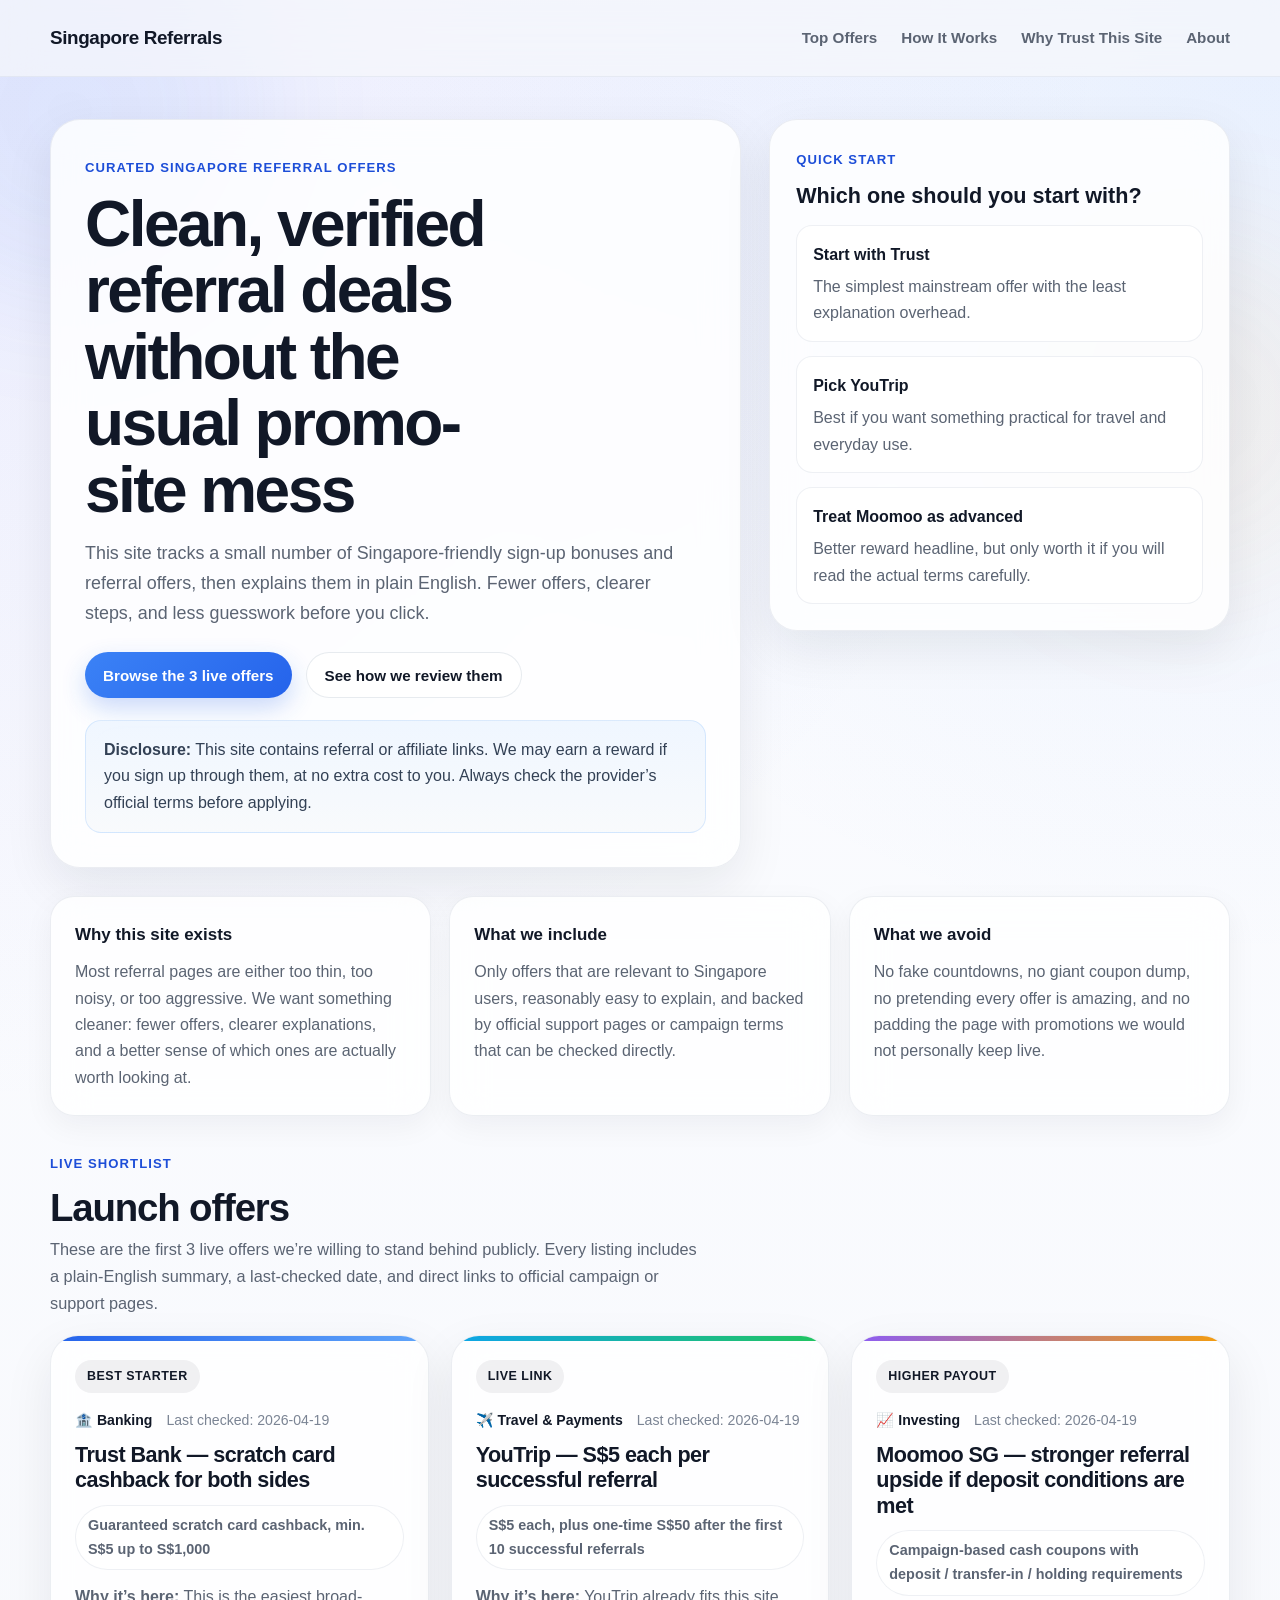
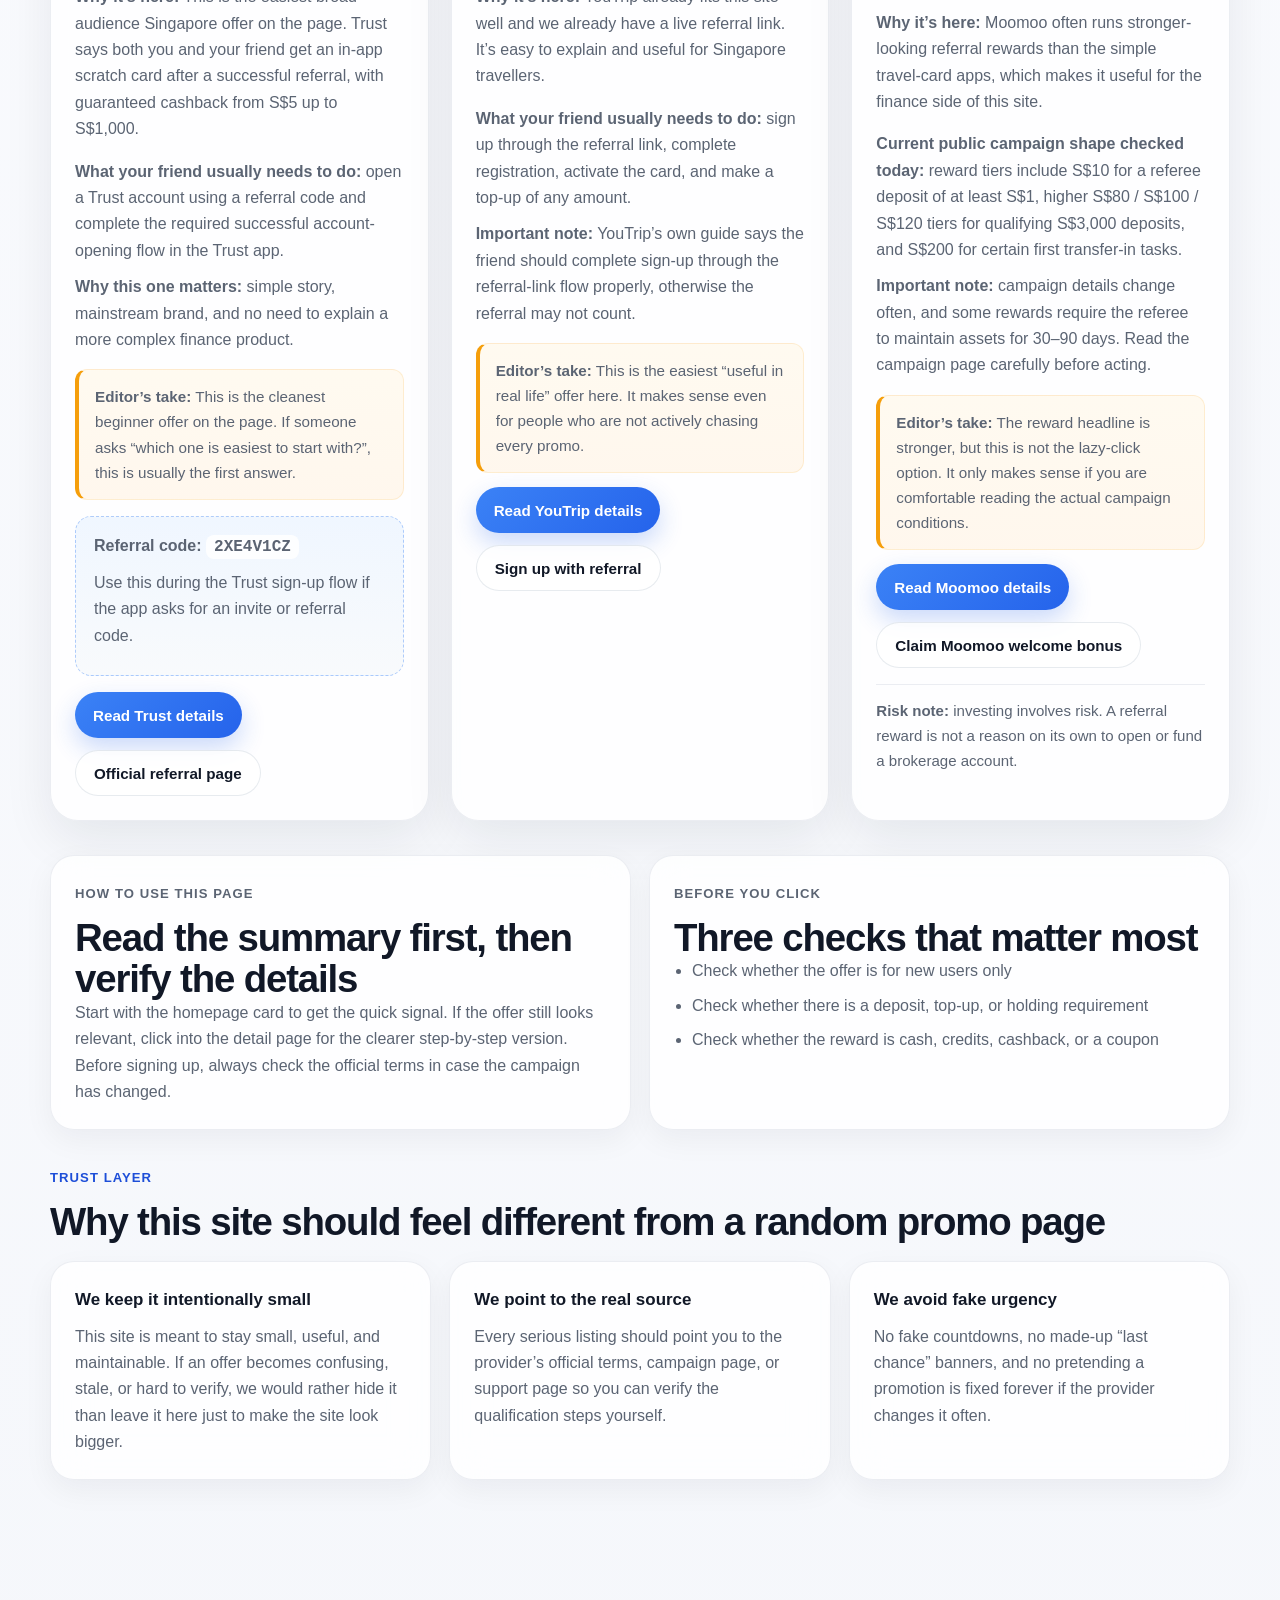
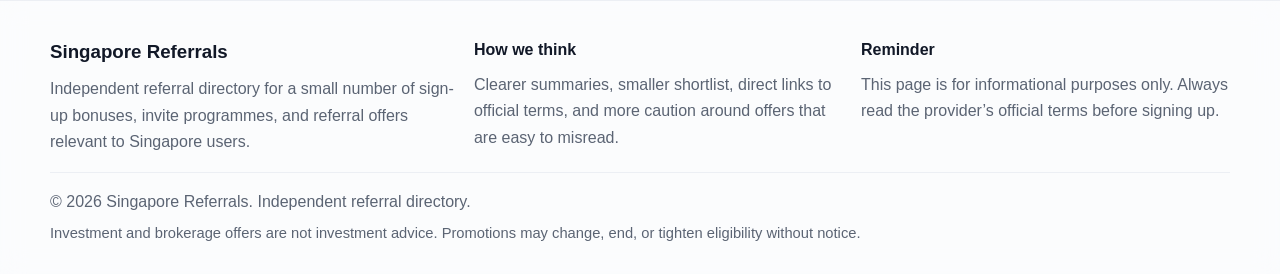
==== commit d0a841af: "feat: redesign homepage with polished product UI" ====
--- a/index.html
+++ b/index.html
@@ -5,9 +5,12 @@
     <meta name="viewport" content="width=device-width, initial-scale=1.0">
     <title>Singapore Referrals - Verified Sign-Up Bonuses & Referral Offers</title>
     <link rel="stylesheet" href="style.css">
-    <meta name="description" content="Verified referral and sign-up offers for Singapore users. We focus on a small number of credible finance, travel, and payments offers with clear qualification steps and official terms links.">
+    <meta name="description" content="Verified referral and sign-up offers for Singapore users. Clear steps, cleaner explanations, and a curated shortlist instead of a noisy coupon dump.">
 </head>
 <body>
+    <div class="page-glow page-glow-1"></div>
+    <div class="page-glow page-glow-2"></div>
+
     <header class="site-header">
         <div class="container header-flex">
             <div class="logo">
@@ -16,207 +19,202 @@
             <nav class="main-nav">
                 <a href="#top-offers">Top Offers</a>
                 <a href="#how-it-works">How It Works</a>
-                <a href="#disclosure">Disclosure</a>
+                <a href="#why-trust">Why Trust This Site</a>
                 <a href="#about">About</a>
             </nav>
         </div>
     </header>
 
     <main class="container main-content">
-        <section class="hero">
-            <p class="eyebrow">Singapore referral offers, kept intentionally small and verified</p>
-            <h1>Verified sign-up bonuses and referral offers for Singapore users</h1>
-            <p class="subtitle">We track a small number of Singapore-friendly referral offers and explain them in plain English. The goal is simple: help you see what the reward is, what you need to do, and where the official terms live before you click.</p>
-            <div class="callout-box" id="disclosure">
-                <strong>Disclosure:</strong> This site contains referral or affiliate links. We may earn a reward if you sign up through them, at no extra cost to you. Always check the provider’s official terms before applying.
-            </div>
-            <div class="hero-grid">
-                <div class="hero-card">
-                    <h3>Why this site exists</h3>
-                    <p>Most referral pages are either too thin, too noisy, or too aggressive. We want something cleaner: fewer offers, clearer explanations, and less guesswork.</p>
-                </div>
-                <div class="hero-card">
-                    <h3>What we include</h3>
-                    <p>We focus on a small number of offers that are relevant to Singapore users, easy to explain, and backed by official campaign or support pages.</p>
-                </div>
-                <div class="hero-card">
-                    <h3>What we avoid</h3>
-                    <p>No fake countdowns, no giant coupon dump, no pretending every offer is amazing, and no padding the page with offers we would not personally keep live.</p>
-                </div>
-            </div>
-        </section>
-
-        <div class="content-wrapper">
-            <div class="main-column">
-                <section class="featured-section" id="top-offers">
-                    <h2>Launch Offers</h2>
-                    <p class="section-intro">These are the first 3 live offers we’re willing to stand behind publicly. Every listing includes a plain-English summary, last-checked date, and official terms link.</p>
-                    <div class="intro-panel">
-                        <div class="intro-block">
-                            <h3>How to use this page</h3>
-                            <p>Start with the summary, then click into the detail page if you want the clearer step-by-step version. Before signing up, always check the official terms in case the campaign has changed.</p>
+        <section class="hero hero-home">
+            <div class="hero-copy">
+                <p class="eyebrow">Curated Singapore referral offers</p>
+                <h1>Clean, verified referral deals without the usual promo-site mess</h1>
+                <p class="subtitle">This site tracks a small number of Singapore-friendly sign-up bonuses and referral offers, then explains them in plain English. Fewer offers, clearer steps, and less guesswork before you click.</p>
+
+                <div class="hero-actions">
+                    <a href="#top-offers" class="button button-primary">Browse the 3 live offers</a>
+                    <a href="#how-it-works" class="button button-secondary">See how we review them</a>
+                </div>
+
+                <div class="callout-box" id="disclosure">
+                    <strong>Disclosure:</strong> This site contains referral or affiliate links. We may earn a reward if you sign up through them, at no extra cost to you. Always check the provider’s official terms before applying.
+                </div>
+            </div>
+
+            <div class="hero-side">
+                <div class="hero-panel spotlight-panel">
+                    <p class="panel-label">Quick start</p>
+                    <h3>Which one should you start with?</h3>
+                    <div class="choice-list">
+                        <div class="choice-item">
+                            <strong>Start with Trust</strong>
+                            <p>The simplest mainstream offer with the least explanation overhead.</p>
                         </div>
-                        <div class="intro-block">
-                            <h3>Before you click</h3>
-                            <ul>
-                                <li>Check whether the offer is for new users only</li>
-                                <li>Check whether there is a deposit, top-up, or holding requirement</li>
-                                <li>Check whether the reward is cash, credits, cashback, or a coupon</li>
-                            </ul>
+                        <div class="choice-item">
+                            <strong>Pick YouTrip</strong>
+                            <p>Best if you want something practical for travel and everyday use.</p>
                         </div>
-                    </div>
-                    <div class="start-here-panel">
-                        <h3>Which one should you start with?</h3>
-                        <div class="start-here-grid">
-                            <div class="start-here-card">
-                                <strong>Start with Trust</strong>
-                                <p>If you want the simplest mainstream offer with the least explanation overhead.</p>
-                            </div>
-                            <div class="start-here-card">
-                                <strong>Pick YouTrip</strong>
-                                <p>If you travel, like easy wallet-style apps, and want a straightforward referral flow.</p>
-                            </div>
-                            <div class="start-here-card">
-                                <strong>Treat Moomoo as advanced</strong>
-                                <p>If you care about the bigger reward headline and are willing to read the deposit and holding rules carefully.</p>
-                            </div>
+                        <div class="choice-item">
+                            <strong>Treat Moomoo as advanced</strong>
+                            <p>Better reward headline, but only worth it if you will read the actual terms carefully.</p>
                         </div>
                     </div>
-
-                    <article class="offer-article">
-                        <div class="offer-badge">Best Starter</div>
-                        <h3><a href="offers/trust-bank.html">Trust Bank — scratch card cashback for both sides</a></h3>
-                        <div class="offer-meta">
-                            <span class="category">🏦 Banking</span>
-                            <span class="date">Last checked: 2026-04-19</span>
-                            <span class="expiry">Reward type: guaranteed scratch card, min. S$5 up to S$1,000</span>
-                        </div>
-                        <p><strong>Why it’s here:</strong> This is the easiest broad-audience Singapore offer on the page. Trust says both you and your friend get an in-app scratch card after a successful referral, with guaranteed cashback from S$5 up to S$1,000.</p>
-                        <div class="offer-details">
-                            <p><strong>What your friend usually needs to do:</strong> open a Trust account using a referral code and complete the required successful account opening flow in the Trust app.</p>
-                            <p><strong>Why this one matters:</strong> simple story, mainstream brand, and no need to explain a complicated investment product.</p>
-                        </div>
-                        <p class="editor-note"><strong>Editor’s take:</strong> This is the cleanest beginner offer on the page. If someone asks “which one is easiest to start with?”, this is usually the first answer.</p>
-                        <div class="offer-details referral-box">
-                            <p><strong>Referral code:</strong> <code>2XE4V1CZ</code></p>
-                            <p>Use this code during the Trust sign-up flow if the app asks for an invite or referral code.</p>
-                        </div>
-                        <div class="offer-links">
-                            <a href="offers/trust-bank.html" class="cta-link">Read Trust details →</a>
-                            <a href="https://trustbank.sg/refer-and-earn/" class="secondary-link" target="_blank" rel="noopener">Open Trust referral page →</a>
-                            <a href="https://assets.ctfassets.net/qje1q22sway2/1vz6e1sH7KB118jJKpbiOe/6f9447e728c67277a115c27bf2134581/Member_get_Member_Terms___Conditions_V20_01102025.pdf" class="secondary-link" target="_blank" rel="noopener">Official terms →</a>
-                        </div>
-                    </article>
-
-                    <article class="offer-article">
-                        <div class="offer-badge">Live Link</div>
-                        <h3><a href="offers/youtrip.html">YouTrip — S$5 each per successful referral</a></h3>
-                        <div class="offer-meta">
-                            <span class="category">✈️ Travel & Payments</span>
-                            <span class="date">Last checked: 2026-04-19</span>
-                            <span class="expiry">Reward type: S$5 each, plus one-time S$50 after first 10 successful referrals</span>
-                        </div>
-                        <p><strong>Why it’s here:</strong> YouTrip already fits this site well and we already have a live referral link. It’s easy to explain and useful for Singapore travellers.</p>
-                        <div class="offer-details">
-                            <p><strong>What your friend usually needs to do:</strong> sign up through the referral link, complete registration, activate the YouTrip card, and make a top-up of any amount.</p>
-                            <p><strong>Important note:</strong> YouTrip’s own guide says the friend should complete sign-up through the referral link flow properly, otherwise the referral may not count.</p>
-                        </div>
-                        <p class="editor-note"><strong>Editor’s take:</strong> This is the easiest “useful in real life” offer here. It makes sense even for people who are not actively chasing every promo.</p>
-                        <div class="offer-links">
-                            <a href="offers/youtrip.html" class="cta-link">Read YouTrip details →</a>
-                            <a href="https://youtrip.onelink.me/3xWB/e9yuccbd" class="secondary-link" target="_blank" rel="noopener">Sign up with referral →</a>
-                            <a href="https://www.you.co/sg/blog/youtrip-referrals/" class="secondary-link" target="_blank" rel="noopener">Official referral guide →</a>
-                            <a href="https://support.you.co/hc/en-us/articles/900005355986-How-does-the-YouTrip-Referral-Programme-work" class="secondary-link" target="_blank" rel="noopener">Support FAQ →</a>
-                        </div>
-                    </article>
-
-                    <article class="offer-article">
-                        <div class="offer-badge">Higher Payout</div>
-                        <h3><a href="offers/moomoo-sg.html">Moomoo SG — stronger referral upside if deposit conditions are met</a></h3>
-                        <div class="offer-meta">
-                            <span class="category">📈 Investing</span>
-                            <span class="date">Last checked: 2026-04-19</span>
-                            <span class="expiry">Reward type: campaign-based cash coupons with deposit / holding requirements</span>
-                        </div>
-                        <p><strong>Why it’s here:</strong> Moomoo often runs stronger-looking referral rewards than the simple travel-card apps, which makes it useful for the finance side of this site.</p>
-                        <div class="offer-details">
-                            <p><strong>Current public campaign shape checked today:</strong> reward tiers include S$10 for a referee deposit of at least S$1, higher S$80 / S$100 / S$120 tiers for qualifying S$3,000 deposits, and S$200 for certain first transfer-in tasks.</p>
-                            <p><strong>Important note:</strong> campaign details change often, and some rewards require the referee to maintain assets for 30–90 days. Read the campaign page carefully before acting.</p>
-                        </div>
-                        <p class="editor-note"><strong>Editor’s take:</strong> The reward headline is stronger, but this is not the “lazy click” option. It only makes sense if you are comfortable reading the actual campaign conditions.</p>
-                        <div class="offer-links">
-                            <a href="offers/moomoo-sg.html" class="cta-link">Read Moomoo details →</a>
-                            <a href="https://j.moomoo.com/0B79vA" class="secondary-link" target="_blank" rel="noopener">Claim Moomoo welcome bonus →</a>
-                            <a href="https://www.moomoo.com/sg/support/topic5_353" class="secondary-link" target="_blank" rel="noopener">Official campaign terms →</a>
-                        </div>
-                        <p class="risk-note"><strong>Risk note:</strong> investing involves risk. A referral reward is not a reason on its own to open or fund a brokerage account.</p>
-                    </article>
-
-                </section>
-
-                <section class="latest-section" id="how-it-works">
-                    <h2>How we keep this page useful</h2>
-                    <p class="section-intro">This site is meant to stay small, useful, and maintainable. If an offer becomes confusing, stale, or hard to verify, we would rather hide it than leave it here just to make the site look bigger.</p>
-                    <article class="info-card">
-                        <h3>1. We keep the list intentionally small</h3>
-                        <p>This site is starting with a small number of offers we can explain clearly. If an offer gets too messy, too stale, or too vague, we would rather remove it than pad the page.</p>
-                    </article>
-                    <article class="info-card">
-                        <h3>2. We link to official pages and terms</h3>
-                        <p>Every serious listing should point you to the provider’s official terms or programme page so you can verify the qualification steps yourself.</p>
-                    </article>
-                    <article class="info-card">
-                        <h3>3. We avoid fake urgency</h3>
-                        <p>No fake countdowns, no made-up “last chance” banners, and no pretending a promotion is fixed if the provider changes it often.</p>
-                    </article>
-                </section>
-            </div>
-
-            <aside class="sidebar">
-                <div class="sidebar-widget">
-                    <h3>Current focus</h3>
-                    <ul>
-                        <li><a href="#top-offers">Top 3 live launch offers</a></li>
-                        <li><a href="#how-it-works">How we review offers</a></li>
-                        <li><a href="#disclosure">Disclosure & trust policy</a></li>
-                    </ul>
-                </div>
-
-                <div class="sidebar-widget">
-                    <h3>Quick notes</h3>
-                    <ul>
-                        <li>Only a few live offers at a time</li>
-                        <li>Every live offer should have a last-checked date</li>
-                        <li>Official terms matter more than our summary</li>
-                        <li>Investment offers get extra caution</li>
-                    </ul>
-                </div>
-
-                <div class="sidebar-widget">
-                    <h3>What we optimise for</h3>
-                    <p>We prefer offers that are:</p>
-                    <ul>
-                        <li>easy to explain</li>
-                        <li>useful in Singapore</li>
-                        <li>supported by official terms pages</li>
-                        <li>credible enough to keep live</li>
-                    </ul>
-                </div>
-
-                <div class="sidebar-widget about-widget" id="about">
-                    <h3>About this site</h3>
-                    <p>Singapore Referrals tracks a small number of sign-up bonuses, invite programmes, and referral offers that are relevant to Singapore users.</p>
-                    <p>We are independent and not the official brand behind any of the products listed here.</p>
-                    <p><strong>Disclosure:</strong> We may earn a reward when you sign up through our links, but we try to keep the summaries factual and easy to verify.</p>
-                </div>
-            </aside>
+                </div>
+            </div>
+        </section>
+
+        <section class="hero-grid">
+            <article class="hero-card">
+                <h3>Why this site exists</h3>
+                <p>Most referral pages are either too thin, too noisy, or too aggressive. We want something cleaner: fewer offers, clearer explanations, and a better sense of which ones are actually worth looking at.</p>
+            </article>
+            <article class="hero-card">
+                <h3>What we include</h3>
+                <p>Only offers that are relevant to Singapore users, reasonably easy to explain, and backed by official support pages or campaign terms that can be checked directly.</p>
+            </article>
+            <article class="hero-card">
+                <h3>What we avoid</h3>
+                <p>No fake countdowns, no giant coupon dump, no pretending every offer is amazing, and no padding the page with promotions we would not personally keep live.</p>
+            </article>
+        </section>
+
+        <section class="section" id="top-offers">
+            <div class="section-heading">
+                <div>
+                    <p class="section-kicker">Live shortlist</p>
+                    <h2>Launch offers</h2>
+                    <p class="section-intro">These are the first 3 live offers we’re willing to stand behind publicly. Every listing includes a plain-English summary, a last-checked date, and direct links to official campaign or support pages.</p>
+                </div>
+            </div>
+
+            <div class="offers-grid">
+                <article class="offer-article offer-card offer-card-trust">
+                    <div class="offer-badge">Best Starter</div>
+                    <div class="offer-topline">
+                        <span class="category">🏦 Banking</span>
+                        <span class="date">Last checked: 2026-04-19</span>
+                    </div>
+                    <h3><a href="offers/trust-bank.html">Trust Bank — scratch card cashback for both sides</a></h3>
+                    <p class="reward-pill">Guaranteed scratch card cashback, min. S$5 up to S$1,000</p>
+                    <p><strong>Why it’s here:</strong> This is the easiest broad-audience Singapore offer on the page. Trust says both you and your friend get an in-app scratch card after a successful referral, with guaranteed cashback from S$5 up to S$1,000.</p>
+                    <div class="offer-details">
+                        <p><strong>What your friend usually needs to do:</strong> open a Trust account using a referral code and complete the required successful account-opening flow in the Trust app.</p>
+                        <p><strong>Why this one matters:</strong> simple story, mainstream brand, and no need to explain a more complex finance product.</p>
+                    </div>
+                    <p class="editor-note"><strong>Editor’s take:</strong> This is the cleanest beginner offer on the page. If someone asks “which one is easiest to start with?”, this is usually the first answer.</p>
+                    <div class="offer-details referral-box">
+                        <p><strong>Referral code:</strong> <code>2XE4V1CZ</code></p>
+                        <p>Use this during the Trust sign-up flow if the app asks for an invite or referral code.</p>
+                    </div>
+                    <div class="offer-links">
+                        <a href="offers/trust-bank.html" class="button button-primary">Read Trust details</a>
+                        <a href="https://trustbank.sg/refer-and-earn/" class="button button-secondary" target="_blank" rel="noopener">Official referral page</a>
+                    </div>
+                </article>
+
+                <article class="offer-article offer-card offer-card-youtrip">
+                    <div class="offer-badge">Live Link</div>
+                    <div class="offer-topline">
+                        <span class="category">✈️ Travel & Payments</span>
+                        <span class="date">Last checked: 2026-04-19</span>
+                    </div>
+                    <h3><a href="offers/youtrip.html">YouTrip — S$5 each per successful referral</a></h3>
+                    <p class="reward-pill">S$5 each, plus one-time S$50 after the first 10 successful referrals</p>
+                    <p><strong>Why it’s here:</strong> YouTrip already fits this site well and we already have a live referral link. It’s easy to explain and useful for Singapore travellers.</p>
+                    <div class="offer-details">
+                        <p><strong>What your friend usually needs to do:</strong> sign up through the referral link, complete registration, activate the card, and make a top-up of any amount.</p>
+                        <p><strong>Important note:</strong> YouTrip’s own guide says the friend should complete sign-up through the referral-link flow properly, otherwise the referral may not count.</p>
+                    </div>
+                    <p class="editor-note"><strong>Editor’s take:</strong> This is the easiest “useful in real life” offer here. It makes sense even for people who are not actively chasing every promo.</p>
+                    <div class="offer-links">
+                        <a href="offers/youtrip.html" class="button button-primary">Read YouTrip details</a>
+                        <a href="https://youtrip.onelink.me/3xWB/e9yuccbd" class="button button-secondary" target="_blank" rel="noopener">Sign up with referral</a>
+                    </div>
+                </article>
+
+                <article class="offer-article offer-card offer-card-moomoo">
+                    <div class="offer-badge">Higher Payout</div>
+                    <div class="offer-topline">
+                        <span class="category">📈 Investing</span>
+                        <span class="date">Last checked: 2026-04-19</span>
+                    </div>
+                    <h3><a href="offers/moomoo-sg.html">Moomoo SG — stronger referral upside if deposit conditions are met</a></h3>
+                    <p class="reward-pill">Campaign-based cash coupons with deposit / transfer-in / holding requirements</p>
+                    <p><strong>Why it’s here:</strong> Moomoo often runs stronger-looking referral rewards than the simple travel-card apps, which makes it useful for the finance side of this site.</p>
+                    <div class="offer-details">
+                        <p><strong>Current public campaign shape checked today:</strong> reward tiers include S$10 for a referee deposit of at least S$1, higher S$80 / S$100 / S$120 tiers for qualifying S$3,000 deposits, and S$200 for certain first transfer-in tasks.</p>
+                        <p><strong>Important note:</strong> campaign details change often, and some rewards require the referee to maintain assets for 30–90 days. Read the campaign page carefully before acting.</p>
+                    </div>
+                    <p class="editor-note"><strong>Editor’s take:</strong> The reward headline is stronger, but this is not the lazy-click option. It only makes sense if you are comfortable reading the actual campaign conditions.</p>
+                    <div class="offer-links">
+                        <a href="offers/moomoo-sg.html" class="button button-primary">Read Moomoo details</a>
+                        <a href="https://j.moomoo.com/0B79vA" class="button button-secondary" target="_blank" rel="noopener">Claim Moomoo welcome bonus</a>
+                    </div>
+                    <p class="risk-note"><strong>Risk note:</strong> investing involves risk. A referral reward is not a reason on its own to open or fund a brokerage account.</p>
+                </article>
+            </div>
+        </section>
+
+        <section class="section two-column-section" id="how-it-works">
+            <div class="info-card info-card-large">
+                <p class="section-kicker">How to use this page</p>
+                <h2>Read the summary first, then verify the details</h2>
+                <p>Start with the homepage card to get the quick signal. If the offer still looks relevant, click into the detail page for the clearer step-by-step version. Before signing up, always check the official terms in case the campaign has changed.</p>
+            </div>
+            <div class="info-card info-card-large">
+                <p class="section-kicker">Before you click</p>
+                <h2>Three checks that matter most</h2>
+                <ul class="check-list">
+                    <li>Check whether the offer is for new users only</li>
+                    <li>Check whether there is a deposit, top-up, or holding requirement</li>
+                    <li>Check whether the reward is cash, credits, cashback, or a coupon</li>
+                </ul>
+            </div>
+        </section>
+
+        <section class="section trust-section" id="why-trust">
+            <div class="section-heading compact-heading">
+                <div>
+                    <p class="section-kicker">Trust layer</p>
+                    <h2>Why this site should feel different from a random promo page</h2>
+                </div>
+            </div>
+
+            <div class="trust-grid">
+                <article class="info-card">
+                    <h3>We keep it intentionally small</h3>
+                    <p>This site is meant to stay small, useful, and maintainable. If an offer becomes confusing, stale, or hard to verify, we would rather hide it than leave it here just to make the site look bigger.</p>
+                </article>
+                <article class="info-card">
+                    <h3>We point to the real source</h3>
+                    <p>Every serious listing should point you to the provider’s official terms, campaign page, or support page so you can verify the qualification steps yourself.</p>
+                </article>
+                <article class="info-card">
+                    <h3>We avoid fake urgency</h3>
+                    <p>No fake countdowns, no made-up “last chance” banners, and no pretending a promotion is fixed forever if the provider changes it often.</p>
+                </article>
+            </div>
+        </section>
+    </main>
+
+    <footer class="site-footer" id="about">
+        <div class="container footer-grid">
+            <div>
+                <h3>Singapore Referrals</h3>
+                <p>Independent referral directory for a small number of sign-up bonuses, invite programmes, and referral offers relevant to Singapore users.</p>
+            </div>
+            <div>
+                <h4>How we think</h4>
+                <p>Clearer summaries, smaller shortlist, direct links to official terms, and more caution around offers that are easy to misread.</p>
+            </div>
+            <div>
+                <h4>Reminder</h4>
+                <p>This page is for informational purposes only. Always read the provider’s official terms before signing up.</p>
+            </div>
         </div>
-    </main>
-
-    <footer class="site-footer">
-        <div class="container">
+        <div class="container footer-bottom">
             <p>&copy; 2026 Singapore Referrals. Independent referral directory.</p>
-            <p>This page is for informational purposes only. Always read the provider’s official terms and conditions before signing up.</p>
             <p class="disclaimer">Investment and brokerage offers are not investment advice. Promotions may change, end, or tighten eligibility without notice.</p>
         </div>
     </footer>
--- a/style.css
+++ b/style.css
@@ -1,300 +1,420 @@
-/* Reset & Base */
 * {
     margin: 0;
     padding: 0;
     box-sizing: border-box;
 }
 
+:root {
+    --bg: #f6f7fb;
+    --panel: rgba(255, 255, 255, 0.82);
+    --panel-solid: #ffffff;
+    --panel-border: rgba(148, 163, 184, 0.18);
+    --text: #111827;
+    --muted: #5b6473;
+    --muted-2: #7b8494;
+    --primary: #3b82f6;
+    --primary-deep: #1d4ed8;
+    --primary-soft: rgba(59, 130, 246, 0.10);
+    --gold: #f59e0b;
+    --gold-soft: rgba(245, 158, 11, 0.12);
+    --green-soft: rgba(16, 185, 129, 0.12);
+    --purple-soft: rgba(139, 92, 246, 0.12);
+    --shadow: 0 18px 50px rgba(15, 23, 42, 0.08);
+    --shadow-soft: 0 10px 30px rgba(15, 23, 42, 0.05);
+    --radius-lg: 24px;
+    --radius-md: 16px;
+    --radius-sm: 12px;
+}
+
+html {
+    scroll-behavior: smooth;
+}
+
 body {
-    font-family: -apple-system, BlinkMacSystemFont, "Segoe UI", Roboto, "Helvetica Neue", Arial, sans-serif;
+    font-family: Inter, -apple-system, BlinkMacSystemFont, "Segoe UI", Roboto, "Helvetica Neue", Arial, sans-serif;
     font-size: 16px;
-    line-height: 1.6;
-    color: #333;
-    background: #fff;
+    line-height: 1.65;
+    color: var(--text);
+    background:
+        radial-gradient(circle at top left, rgba(99, 102, 241, 0.11), transparent 30%),
+        radial-gradient(circle at top right, rgba(59, 130, 246, 0.10), transparent 26%),
+        linear-gradient(180deg, #fbfcff 0%, #f5f7fb 100%);
+    min-height: 100vh;
+    position: relative;
+    overflow-x: hidden;
 }
 
 a {
-    color: #0066cc;
+    color: inherit;
     text-decoration: none;
 }
 
-a:hover {
-    text-decoration: underline;
+img {
+    max-width: 100%;
 }
 
 .container {
-    max-width: 1200px;
+    width: min(1180px, calc(100% - 32px));
     margin: 0 auto;
-    padding: 0 20px;
-}
-
-/* Header */
+}
+
+.page-glow {
+    position: fixed;
+    width: 380px;
+    height: 380px;
+    border-radius: 999px;
+    filter: blur(70px);
+    opacity: 0.36;
+    pointer-events: none;
+    z-index: 0;
+}
+
+.page-glow-1 {
+    background: rgba(59, 130, 246, 0.22);
+    top: -80px;
+    left: -120px;
+}
+
+.page-glow-2 {
+    background: rgba(245, 158, 11, 0.16);
+    right: -100px;
+    top: 220px;
+}
+
 .site-header {
-    background: #fff;
-    border-bottom: 1px solid #e0e0e0;
-    padding: 20px 0;
     position: sticky;
     top: 0;
-    z-index: 100;
+    z-index: 20;
+    backdrop-filter: blur(18px);
+    background: rgba(246, 247, 251, 0.72);
+    border-bottom: 1px solid rgba(148, 163, 184, 0.14);
 }
 
 .header-flex {
     display: flex;
     justify-content: space-between;
     align-items: center;
+    min-height: 76px;
 }
 
 .logo a {
-    font-size: 1.5rem;
-    font-weight: 700;
-    color: #333;
+    font-size: 1.18rem;
+    font-weight: 800;
+    letter-spacing: -0.02em;
+    color: var(--text);
 }
 
 .main-nav {
     display: flex;
-    gap: 25px;
+    align-items: center;
+    gap: 24px;
 }
 
 .main-nav a {
-    color: #555;
-    font-weight: 500;
+    color: var(--muted);
+    font-weight: 600;
+    font-size: 0.95rem;
+    transition: color 0.18s ease, transform 0.18s ease;
 }
 
 .main-nav a:hover {
-    color: #0066cc;
-    text-decoration: none;
-}
-
-/* Main Content Layout */
+    color: var(--text);
+    transform: translateY(-1px);
+}
+
 .main-content {
-    padding: 30px 0;
-}
-
-.content-wrapper {
-    display: grid;
-    grid-template-columns: 1fr 320px;
-    gap: 40px;
-}
-
-.main-column {
-    min-width: 0; /* Prevents overflow */
-}
-
-/* Hero Section */
-.hero {
-    margin-bottom: 40px;
-    padding-bottom: 30px;
-    border-bottom: 1px solid #eee;
-}
-
-.eyebrow {
-    font-size: 0.9rem;
+    position: relative;
+    z-index: 1;
+    padding: 42px 0 68px;
+}
+
+.hero-home {
+    display: grid;
+    grid-template-columns: minmax(0, 1.2fr) minmax(320px, 0.8fr);
+    gap: 28px;
+    align-items: start;
+    margin-bottom: 28px;
+}
+
+.hero-copy,
+.hero-panel,
+.hero-card,
+.offer-card,
+.info-card,
+.start-here-card,
+.callout-box {
+    backdrop-filter: blur(18px);
+}
+
+.hero-copy {
+    background: var(--panel);
+    border: 1px solid var(--panel-border);
+    border-radius: 30px;
+    padding: 34px;
+    box-shadow: var(--shadow);
+}
+
+.eyebrow,
+.section-kicker,
+.panel-label {
+    display: inline-block;
+    font-size: 0.82rem;
+    font-weight: 800;
+    letter-spacing: 0.08em;
+    text-transform: uppercase;
+    color: var(--primary-deep);
+    margin-bottom: 12px;
+}
+
+.hero h1 {
+    font-size: clamp(2.3rem, 5vw, 4.2rem);
+    line-height: 1.04;
+    letter-spacing: -0.04em;
+    margin-bottom: 16px;
+    color: var(--text);
+    max-width: 12ch;
+}
+
+.subtitle {
+    font-size: 1.12rem;
+    color: var(--muted);
+    max-width: 62ch;
+    margin-bottom: 24px;
+}
+
+.hero-actions {
+    display: flex;
+    flex-wrap: wrap;
+    gap: 14px;
+    margin-bottom: 22px;
+}
+
+.button {
+    display: inline-flex;
+    align-items: center;
+    justify-content: center;
+    min-height: 46px;
+    padding: 0 18px;
+    border-radius: 999px;
     font-weight: 700;
-    letter-spacing: 0.06em;
-    text-transform: uppercase;
-    color: #0066cc;
-    margin-bottom: 12px;
-}
-
-.hero h1 {
-    font-size: 2.2rem;
-    margin-bottom: 10px;
-    color: #111;
-}
-
-.subtitle {
-    font-size: 1.2rem;
-    color: #666;
-    margin-bottom: 18px;
+    font-size: 0.95rem;
+    transition: transform 0.18s ease, box-shadow 0.18s ease, border-color 0.18s ease;
+}
+
+.button:hover {
+    transform: translateY(-1px);
+}
+
+.button-primary {
+    color: #fff;
+    background: linear-gradient(135deg, var(--primary) 0%, #2563eb 100%);
+    box-shadow: 0 10px 25px rgba(37, 99, 235, 0.24);
+}
+
+.button-secondary {
+    color: var(--text);
+    background: rgba(255, 255, 255, 0.78);
+    border: 1px solid rgba(148, 163, 184, 0.22);
 }
 
 .callout-box {
-    background: #f5f9ff;
-    border: 1px solid #cfe2ff;
-    border-radius: 8px;
+    background: linear-gradient(180deg, rgba(239, 246, 255, 0.96), rgba(248, 250, 252, 0.96));
+    border: 1px solid rgba(96, 165, 250, 0.20);
+    border-radius: var(--radius-md);
     padding: 16px 18px;
-    color: #334;
+    color: #334155;
+}
+
+.hero-panel {
+    background: var(--panel);
+    border: 1px solid var(--panel-border);
+    border-radius: 28px;
+    padding: 26px;
+    box-shadow: var(--shadow);
+}
+
+.spotlight-panel h3 {
+    font-size: 1.35rem;
+    line-height: 1.2;
+    margin-bottom: 16px;
+}
+
+.choice-list {
+    display: grid;
+    gap: 14px;
+}
+
+.choice-item {
+    padding: 16px 16px 14px;
+    background: rgba(255, 255, 255, 0.78);
+    border: 1px solid rgba(148, 163, 184, 0.16);
+    border-radius: var(--radius-md);
+}
+
+.choice-item strong {
+    display: block;
+    margin-bottom: 6px;
+    font-size: 1rem;
+}
+
+.choice-item p {
+    color: var(--muted);
+    margin: 0;
 }
 
 .hero-grid {
     display: grid;
     grid-template-columns: repeat(3, 1fr);
     gap: 18px;
-    margin-top: 22px;
-}
-
-.hero-card {
-    background: #fafafa;
-    border: 1px solid #ececec;
-    border-radius: 8px;
-    padding: 18px;
-}
-
-.hero-card h3 {
-    font-size: 1.05rem;
-    margin-bottom: 8px;
-    color: #222;
-}
-
-.hero-card p {
-    color: #555;
-    margin: 0;
-}
-
-/* Featured Section */
-.featured-section, .latest-section {
-    margin-bottom: 40px;
+    margin-bottom: 34px;
+}
+
+.hero-card,
+.info-card {
+    background: var(--panel);
+    border: 1px solid var(--panel-border);
+    border-radius: var(--radius-lg);
+    padding: 24px;
+    box-shadow: var(--shadow-soft);
+}
+
+.hero-card h3,
+.info-card h3 {
+    font-size: 1.06rem;
+    margin-bottom: 10px;
+    color: var(--text);
+}
+
+.hero-card p,
+.info-card p,
+.info-card li {
+    color: var(--muted);
+}
+
+.section {
+    margin-bottom: 34px;
+}
+
+.section-heading {
+    display: flex;
+    justify-content: space-between;
+    align-items: end;
+    gap: 18px;
+    margin-bottom: 18px;
+}
+
+.section-heading h2,
+.info-card-large h2 {
+    font-size: clamp(1.75rem, 3vw, 2.45rem);
+    line-height: 1.08;
+    letter-spacing: -0.03em;
+    color: var(--text);
 }
 
 .section-intro {
-    color: #666;
-    margin-bottom: 20px;
-    font-size: 1.05rem;
-}
-
-.intro-panel {
-    display: grid;
-    grid-template-columns: 1.1fr 0.9fr;
-    gap: 18px;
-    margin-bottom: 24px;
-}
-
-.intro-block {
-    background: #f8f8f8;
-    border: 1px solid #ececec;
-    border-radius: 8px;
-    padding: 18px;
-}
-
-.intro-block h3 {
-    font-size: 1.05rem;
+    color: var(--muted);
+    font-size: 1.02rem;
+    max-width: 72ch;
+    margin-top: 8px;
+}
+
+.offers-grid {
+    display: grid;
+    grid-template-columns: repeat(3, 1fr);
+    gap: 22px;
+}
+
+.offer-card {
+    position: relative;
+    background: var(--panel);
+    border: 1px solid var(--panel-border);
+    border-radius: 28px;
+    padding: 24px;
+    box-shadow: var(--shadow);
+    overflow: hidden;
+}
+
+.offer-card::before {
+    content: "";
+    position: absolute;
+    inset: 0 0 auto 0;
+    height: 5px;
+    background: linear-gradient(90deg, rgba(59, 130, 246, 0.75), rgba(139, 92, 246, 0.45));
+}
+
+.offer-card-trust::before {
+    background: linear-gradient(90deg, #2563eb, #60a5fa);
+}
+
+.offer-card-youtrip::before {
+    background: linear-gradient(90deg, #0ea5e9, #22c55e);
+}
+
+.offer-card-moomoo::before {
+    background: linear-gradient(90deg, #8b5cf6, #f59e0b);
+}
+
+.offer-badge {
+    display: inline-flex;
+    align-items: center;
+    justify-content: center;
+    padding: 6px 12px;
+    border-radius: 999px;
+    font-size: 0.78rem;
+    font-weight: 800;
+    text-transform: uppercase;
+    letter-spacing: 0.04em;
+    margin-bottom: 16px;
+    background: rgba(17, 24, 39, 0.06);
+    color: var(--text);
+}
+
+.offer-topline {
+    display: flex;
+    flex-wrap: wrap;
+    gap: 10px 14px;
+    align-items: center;
     margin-bottom: 10px;
-    color: #222;
-}
-
-.intro-block p,
-.intro-block li {
-    color: #555;
-}
-
-.intro-block ul {
-    padding-left: 18px;
-}
-
-.start-here-panel {
-    background: #f5f7fb;
-    border: 1px solid #e3e8f3;
-    border-radius: 10px;
-    padding: 20px;
-    margin-bottom: 24px;
-}
-
-.start-here-panel h3 {
-    font-size: 1.1rem;
+    color: var(--muted-2);
+    font-size: 0.88rem;
+}
+
+.category {
+    font-weight: 700;
+    color: var(--text);
+}
+
+.offer-card h3 {
+    font-size: 1.35rem;
+    line-height: 1.18;
+    letter-spacing: -0.025em;
+    margin-bottom: 12px;
+}
+
+.offer-card h3 a {
+    color: var(--text);
+}
+
+.offer-card h3 a:hover {
+    color: var(--primary-deep);
+}
+
+.reward-pill {
+    display: inline-flex;
+    max-width: 100%;
+    padding: 8px 12px;
+    border-radius: 999px;
+    background: rgba(255, 255, 255, 0.9);
+    border: 1px solid rgba(148, 163, 184, 0.16);
+    color: #344054;
+    font-size: 0.9rem;
+    font-weight: 600;
+    margin-bottom: 16px;
+}
+
+.offer-card p {
+    color: var(--muted);
     margin-bottom: 14px;
-    color: #222;
-}
-
-.start-here-grid {
-    display: grid;
-    grid-template-columns: repeat(3, 1fr);
-    gap: 14px;
-}
-
-.start-here-card {
-    background: #fff;
-    border: 1px solid #e8e8e8;
-    border-radius: 8px;
-    padding: 16px;
-}
-
-.start-here-card strong {
-    display: block;
-    margin-bottom: 8px;
-    color: #222;
-}
-
-.start-here-card p {
-    margin: 0;
-    color: #555;
-}
-
-.editor-note {
-    margin-top: 6px;
-    padding: 12px 14px;
-    background: #fffaf0;
-    border-left: 4px solid #f0b429;
-    border-radius: 6px;
-    font-size: 0.96rem;
-}
-
-/* Offer Articles */
-.offer-article,
-.info-card {
-    background: #fff;
-    border: 1px solid #e8e8e8;
-    border-radius: 8px;
-    padding: 25px;
-    margin-bottom: 25px;
-    position: relative;
-    transition: box-shadow 0.2s ease;
-}
-
-.offer-article:hover,
-.info-card:hover {
-    box-shadow: 0 4px 12px rgba(0,0,0,0.08);
-}
-
-.offer-badge {
-    position: absolute;
-    top: -10px;
-    right: 20px;
-    background: #ff6b6b;
-    color: white;
-    padding: 5px 12px;
-    border-radius: 4px;
-    font-size: 0.8rem;
-    font-weight: 600;
-    text-transform: uppercase;
-}
-
-.offer-article h3 {
-    font-size: 1.4rem;
-    margin-bottom: 12px;
-    color: #222;
-}
-
-.offer-article h3 a {
-    color: #222;
-}
-
-.offer-article h3 a:hover {
-    color: #0066cc;
-}
-
-.offer-meta {
-    display: flex;
-    gap: 15px;
-    align-items: center;
-    margin-bottom: 12px;
-    font-size: 0.9rem;
-    color: #777;
-    flex-wrap: wrap;
-}
-
-.category {
-    font-weight: 600;
-    color: #555;
-}
-
-.date, .expiry {
-    font-size: 0.85rem;
-}
-
-.offer-article p {
-    margin-bottom: 15px;
-    color: #444;
-    line-height: 1.7;
 }
 
 .offer-details {
@@ -305,174 +425,173 @@
     margin-bottom: 10px;
 }
 
+.editor-note {
+    margin-top: 4px;
+    margin-bottom: 16px;
+    padding: 14px 16px;
+    background: linear-gradient(180deg, rgba(255, 250, 240, 0.98), rgba(255, 247, 237, 0.98));
+    border: 1px solid rgba(245, 158, 11, 0.14);
+    border-left: 4px solid var(--gold);
+    border-radius: var(--radius-sm);
+    color: #7c5800;
+    font-size: 0.95rem;
+}
+
 .referral-box {
-    background: #f9fbff;
-    border: 1px dashed #9ec5fe;
-    border-radius: 8px;
-    padding: 14px 16px;
+    background: linear-gradient(180deg, rgba(239, 246, 255, 0.96), rgba(248, 250, 252, 0.96));
+    border: 1px dashed rgba(59, 130, 246, 0.38);
+    border-radius: var(--radius-md);
+    padding: 16px 18px;
 }
 
 .referral-box code {
     font-size: 1rem;
-    font-weight: 700;
-    background: #eef4ff;
-    padding: 2px 6px;
-    border-radius: 4px;
+    font-weight: 800;
+    background: rgba(255, 255, 255, 0.88);
+    padding: 3px 8px;
+    border-radius: 8px;
 }
 
 .offer-links {
     display: flex;
     flex-wrap: wrap;
     gap: 12px;
+    margin-top: 10px;
+}
+
+.risk-note {
+    margin-top: 16px;
+    padding-top: 14px;
+    border-top: 1px solid rgba(148, 163, 184, 0.18);
+    font-size: 0.94rem;
+    color: #7c5800;
+}
+
+.two-column-section {
+    display: grid;
+    grid-template-columns: repeat(2, 1fr);
+    gap: 18px;
+}
+
+.info-card-large {
+    min-height: 100%;
+}
+
+.check-list {
+    padding-left: 18px;
+    color: var(--muted);
+}
+
+.check-list li + li {
     margin-top: 8px;
 }
 
-.cta-link,
-.secondary-link {
-    display: inline-block;
-    font-weight: 600;
-    color: #0066cc;
-}
-
-.cta-link:hover,
-.secondary-link:hover {
-    text-decoration: underline;
-}
-
-.risk-note {
-    margin-top: 14px;
-    padding-top: 14px;
-    border-top: 1px solid #eee;
-    font-size: 0.95rem;
-    color: #6b4b00;
-}
-
-/* Sidebar */
-.sidebar {
-    min-width: 320px;
-}
-
-.sidebar-widget {
-    background: #f9f9f9;
-    border: 1px solid #eee;
-    border-radius: 8px;
-    padding: 20px;
-    margin-bottom: 25px;
-}
-
-.sidebar-widget h3 {
-    font-size: 1.2rem;
-    margin-bottom: 15px;
-    color: #333;
-    border-bottom: 2px solid #0066cc;
-    padding-bottom: 8px;
-}
-
-.sidebar-widget ul {
-    list-style: none;
-}
-
-.sidebar-widget li {
-    margin-bottom: 10px;
-}
-
-.sidebar-widget a {
-    color: #555;
-}
-
-.sidebar-widget a:hover {
-    color: #0066cc;
-}
-
- .about-widget p {
-    font-size: 0.95rem;
-    color: #555;
-    margin-bottom: 12px;
-}
-
-.about-widget p strong {
-    color: #333;
-}
-
-/* Footer */
+.trust-grid {
+    display: grid;
+    grid-template-columns: repeat(3, 1fr);
+    gap: 18px;
+}
+
 .site-footer {
-    background: #f5f5f5;
-    border-top: 1px solid #ddd;
-    padding: 30px 0;
-    margin-top: 50px;
-    text-align: center;
-    font-size: 0.9rem;
-    color: #666;
-}
-
-.site-footer a {
-    color: #0066cc;
-}
-
-.site-footer .disclaimer {
-    margin-top: 15px;
-    font-size: 0.85rem;
-    color: #888;
-    max-width: 800px;
-    margin-left: auto;
-    margin-right: auto;
-}
-
-/* Responsive */
-@media (max-width: 900px) {
-    .content-wrapper {
+    margin-top: 18px;
+    padding: 36px 0 30px;
+    border-top: 1px solid rgba(148, 163, 184, 0.14);
+    background: rgba(255, 255, 255, 0.56);
+    backdrop-filter: blur(12px);
+}
+
+.footer-grid {
+    display: grid;
+    grid-template-columns: 1.1fr 1fr 1fr;
+    gap: 18px;
+    margin-bottom: 16px;
+}
+
+.footer-grid h3,
+.footer-grid h4 {
+    margin-bottom: 8px;
+    color: var(--text);
+}
+
+.footer-grid p,
+.footer-bottom p {
+    color: var(--muted);
+}
+
+.footer-bottom {
+    padding-top: 16px;
+    border-top: 1px solid rgba(148, 163, 184, 0.14);
+}
+
+.disclaimer {
+    margin-top: 6px;
+    font-size: 0.92rem;
+}
+
+@media (max-width: 1080px) {
+    .hero-home,
+    .offers-grid,
+    .hero-grid,
+    .trust-grid,
+    .footer-grid {
         grid-template-columns: 1fr;
     }
 
-    .sidebar {
-        min-width: auto;
-    }
-
+    .two-column-section {
+        grid-template-columns: 1fr;
+    }
+}
+
+@media (max-width: 860px) {
     .header-flex {
         flex-direction: column;
-        gap: 15px;
+        align-items: flex-start;
+        gap: 12px;
+        padding: 16px 0;
     }
 
     .main-nav {
-        gap: 15px;
-        font-size: 0.9rem;
-    }
-
-    .hero h1 {
-        font-size: 1.8rem;
-    }
-
-    .hero-grid,
-    .intro-panel,
-    .start-here-grid {
+        flex-wrap: wrap;
+        gap: 14px;
+    }
+
+    .hero-copy,
+    .hero-panel,
+    .hero-card,
+    .offer-card,
+    .info-card {
+        border-radius: 20px;
+    }
+
+    .hero-home {
         grid-template-columns: 1fr;
     }
-
-    .offer-badge {
-        position: static;
-        display: inline-block;
-        margin-bottom: 10px;
-    }
-}
-
-@media (max-width: 600px) {
+}
+
+@media (max-width: 640px) {
     .container {
-        padding: 0 15px;
-    }
-
-    .offer-article,
+        width: min(100% - 24px, 1180px);
+    }
+
+    .main-content {
+        padding: 28px 0 52px;
+    }
+
+    .hero-copy,
+    .hero-panel,
+    .hero-card,
+    .offer-card,
     .info-card {
         padding: 20px;
     }
 
-    .offer-meta {
+    .offer-links,
+    .hero-actions {
         flex-direction: column;
-        align-items: flex-start;
-        gap: 5px;
-    }
-
-    .offer-links {
-        flex-direction: column;
-        gap: 8px;
-    }
-}
+        align-items: stretch;
+    }
+
+    .button {
+        width: 100%;
+    }
+}
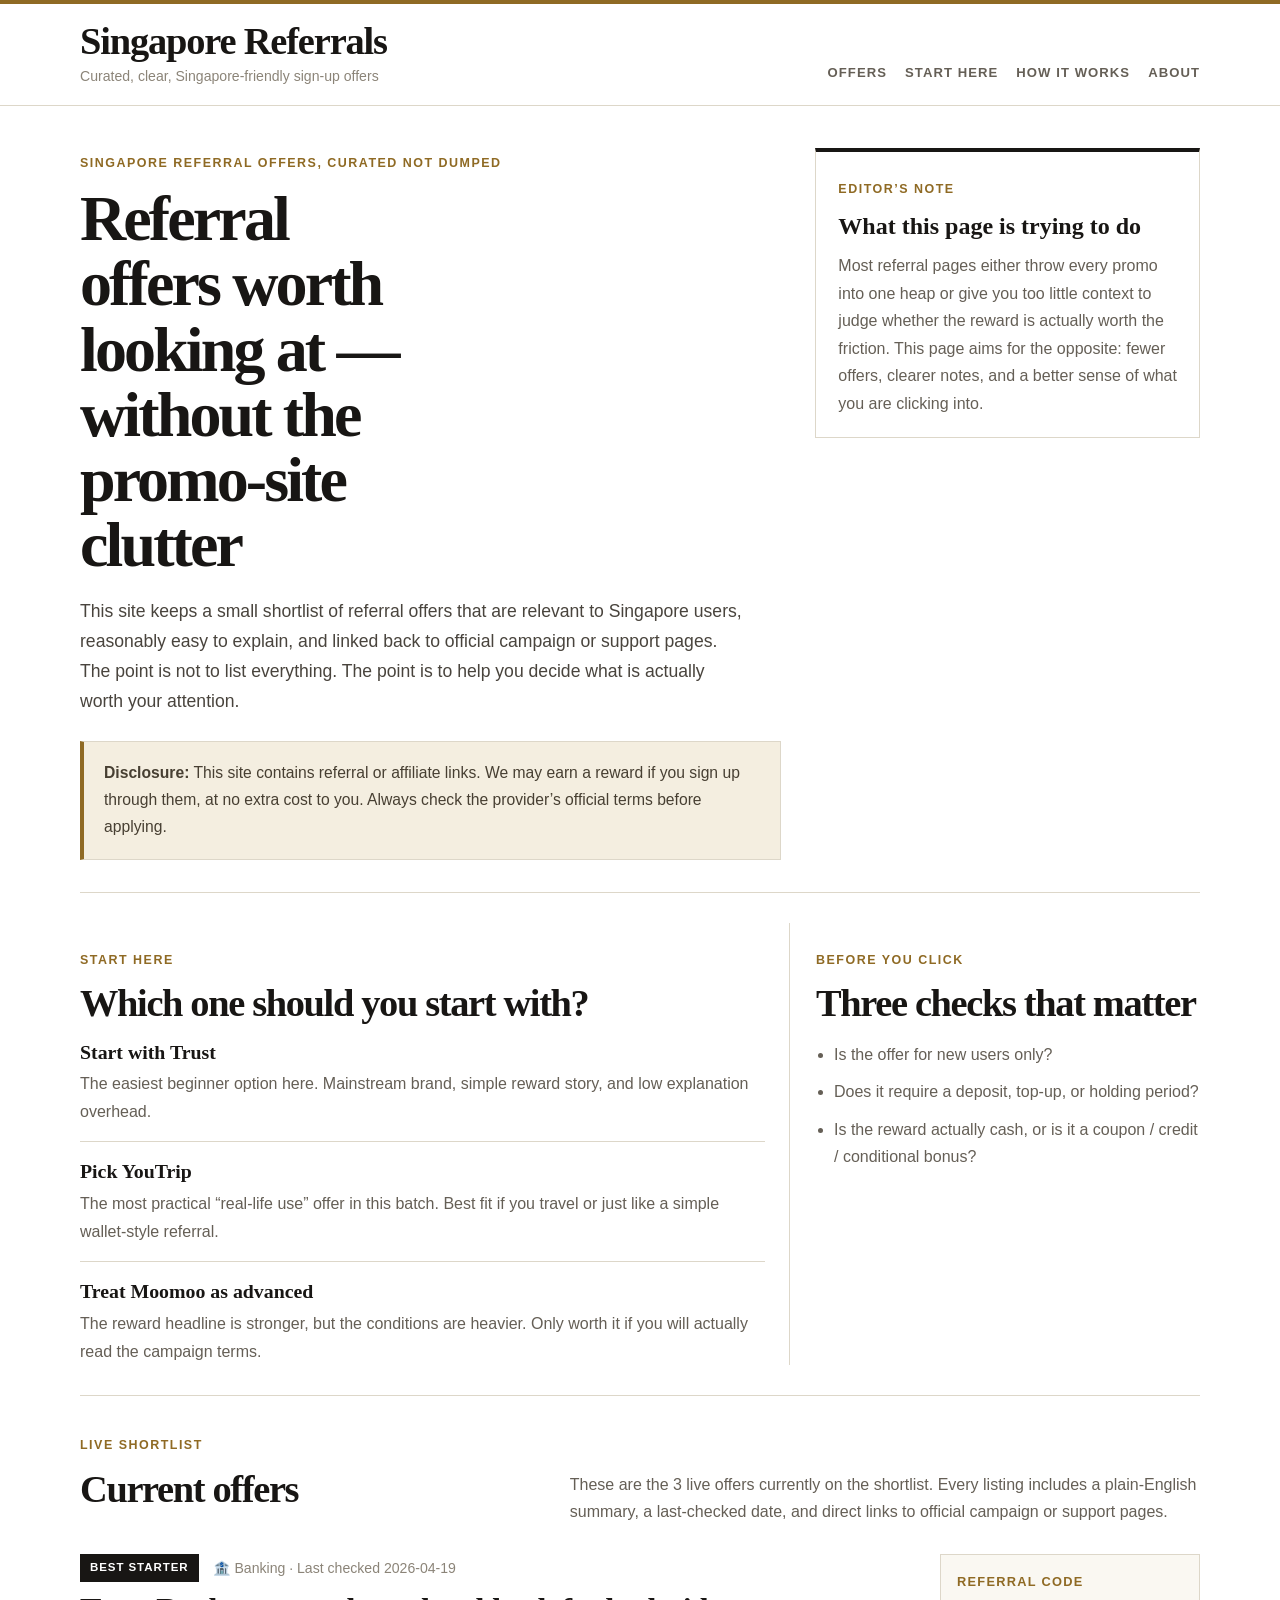
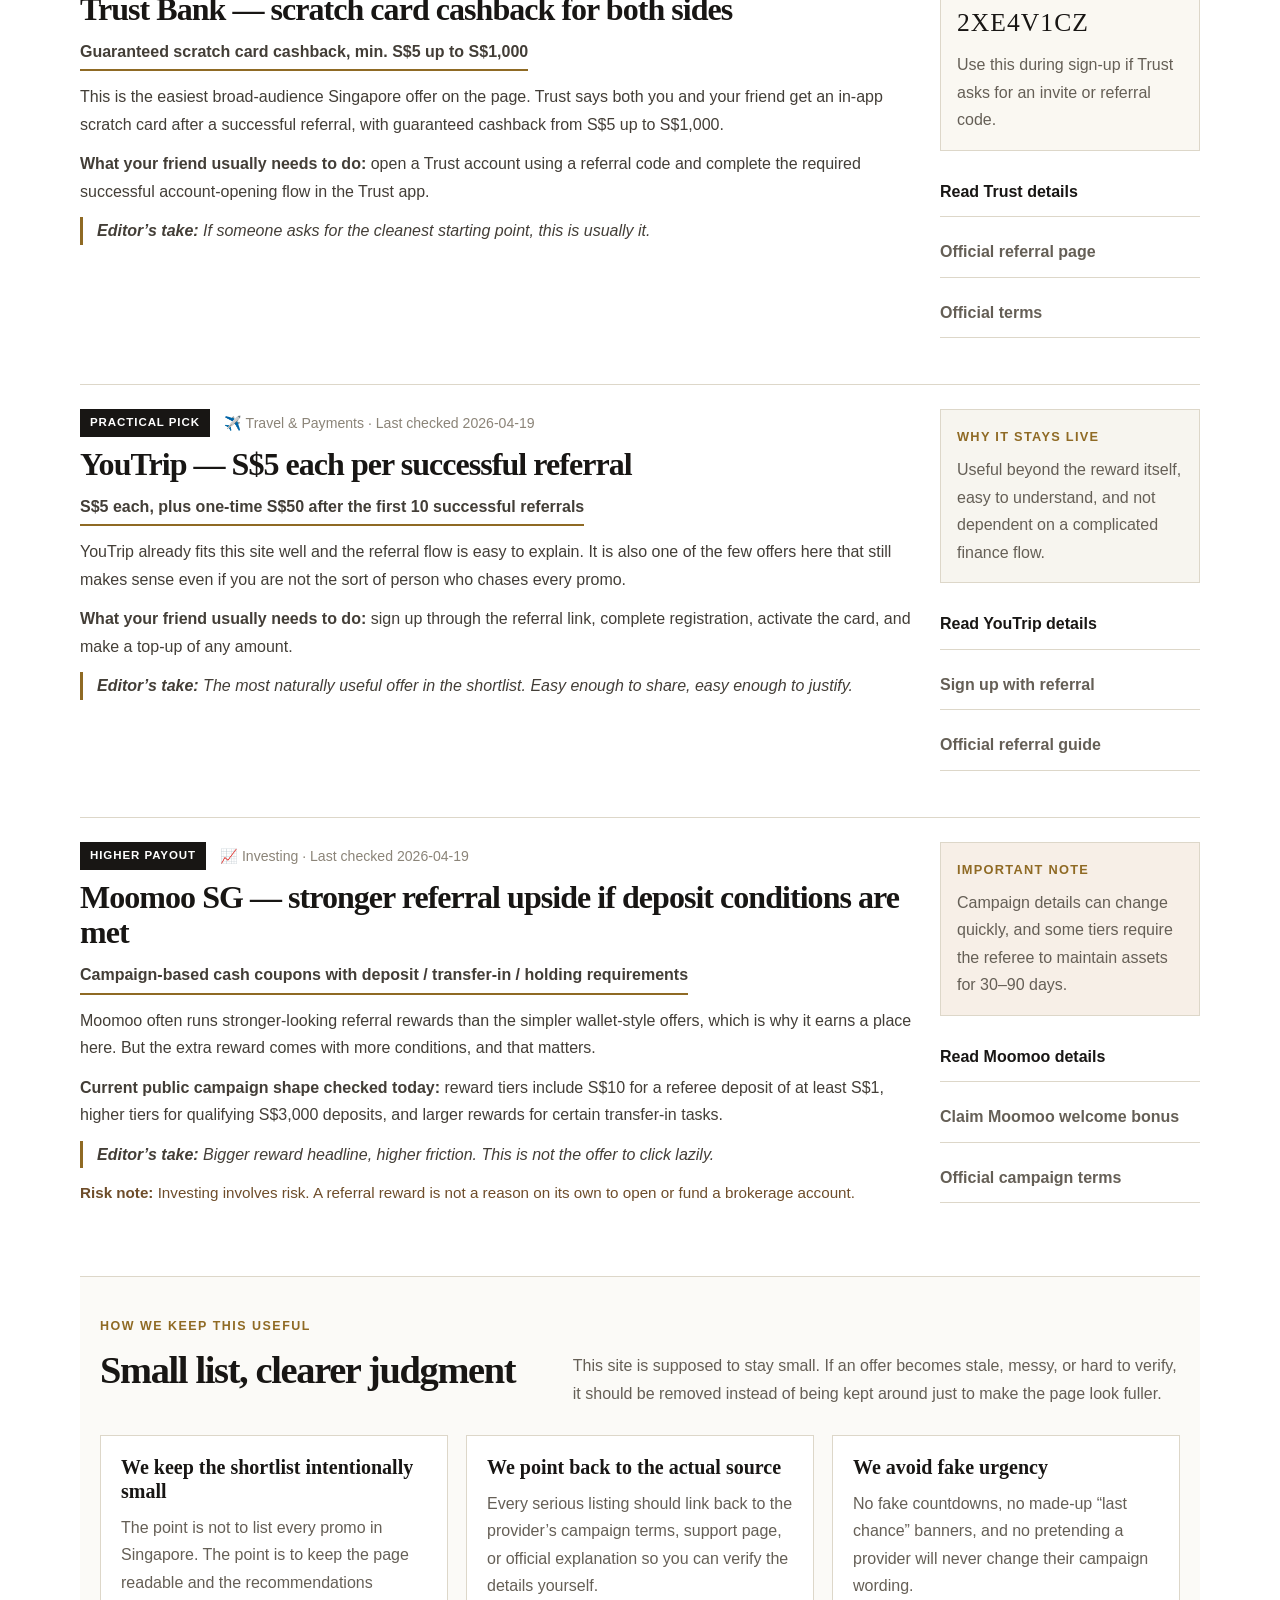
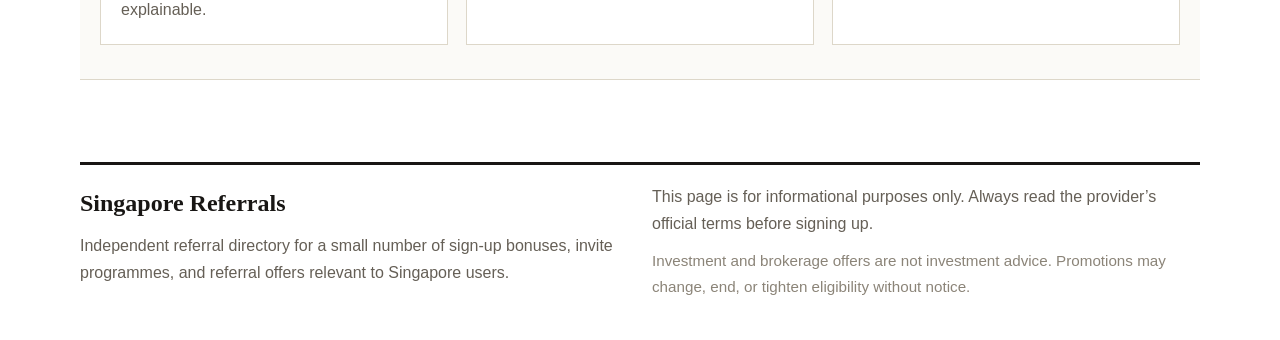
==== commit e5ce66c0: "feat: shift homepage to editorial finance style" ====
--- a/index.html
+++ b/index.html
@@ -5,217 +5,201 @@
     <meta name="viewport" content="width=device-width, initial-scale=1.0">
     <title>Singapore Referrals - Verified Sign-Up Bonuses & Referral Offers</title>
     <link rel="stylesheet" href="style.css">
-    <meta name="description" content="Verified referral and sign-up offers for Singapore users. Clear steps, cleaner explanations, and a curated shortlist instead of a noisy coupon dump.">
+    <meta name="description" content="A curated shortlist of Singapore-friendly referral offers with clear steps, official terms links, and practical notes before you sign up.">
 </head>
 <body>
-    <div class="page-glow page-glow-1"></div>
-    <div class="page-glow page-glow-2"></div>
-
     <header class="site-header">
         <div class="container header-flex">
-            <div class="logo">
-                <a href="./index.html">Singapore Referrals</a>
+            <div class="logo-wrap">
+                <a class="logo" href="./index.html">Singapore Referrals</a>
+                <p class="logo-tagline">Curated, clear, Singapore-friendly sign-up offers</p>
             </div>
             <nav class="main-nav">
-                <a href="#top-offers">Top Offers</a>
+                <a href="#top-offers">Offers</a>
+                <a href="#start-here">Start Here</a>
                 <a href="#how-it-works">How It Works</a>
-                <a href="#why-trust">Why Trust This Site</a>
                 <a href="#about">About</a>
             </nav>
         </div>
     </header>
 
-    <main class="container main-content">
-        <section class="hero hero-home">
-            <div class="hero-copy">
-                <p class="eyebrow">Curated Singapore referral offers</p>
-                <h1>Clean, verified referral deals without the usual promo-site mess</h1>
-                <p class="subtitle">This site tracks a small number of Singapore-friendly sign-up bonuses and referral offers, then explains them in plain English. Fewer offers, clearer steps, and less guesswork before you click.</p>
-
-                <div class="hero-actions">
-                    <a href="#top-offers" class="button button-primary">Browse the 3 live offers</a>
-                    <a href="#how-it-works" class="button button-secondary">See how we review them</a>
-                </div>
-
-                <div class="callout-box" id="disclosure">
+    <main class="container page-shell">
+        <section class="hero-home">
+            <div class="hero-main">
+                <p class="eyebrow">Singapore referral offers, curated not dumped</p>
+                <h1>Referral offers worth looking at — without the promo-site clutter</h1>
+                <p class="hero-summary">This site keeps a small shortlist of referral offers that are relevant to Singapore users, reasonably easy to explain, and linked back to official campaign or support pages. The point is not to list everything. The point is to help you decide what is actually worth your attention.</p>
+
+                <div class="hero-callout" id="disclosure">
                     <strong>Disclosure:</strong> This site contains referral or affiliate links. We may earn a reward if you sign up through them, at no extra cost to you. Always check the provider’s official terms before applying.
                 </div>
             </div>
 
-            <div class="hero-side">
-                <div class="hero-panel spotlight-panel">
-                    <p class="panel-label">Quick start</p>
-                    <h3>Which one should you start with?</h3>
-                    <div class="choice-list">
-                        <div class="choice-item">
-                            <strong>Start with Trust</strong>
-                            <p>The simplest mainstream offer with the least explanation overhead.</p>
-                        </div>
-                        <div class="choice-item">
-                            <strong>Pick YouTrip</strong>
-                            <p>Best if you want something practical for travel and everyday use.</p>
-                        </div>
-                        <div class="choice-item">
-                            <strong>Treat Moomoo as advanced</strong>
-                            <p>Better reward headline, but only worth it if you will read the actual terms carefully.</p>
-                        </div>
-                    </div>
-                </div>
-            </div>
-        </section>
-
-        <section class="hero-grid">
-            <article class="hero-card">
-                <h3>Why this site exists</h3>
-                <p>Most referral pages are either too thin, too noisy, or too aggressive. We want something cleaner: fewer offers, clearer explanations, and a better sense of which ones are actually worth looking at.</p>
+            <aside class="hero-aside">
+                <article class="editor-card">
+                    <p class="card-kicker">Editor’s note</p>
+                    <h2>What this page is trying to do</h2>
+                    <p>Most referral pages either throw every promo into one heap or give you too little context to judge whether the reward is actually worth the friction. This page aims for the opposite: fewer offers, clearer notes, and a better sense of what you are clicking into.</p>
+                </article>
+            </aside>
+        </section>
+
+        <section class="split-section" id="start-here">
+            <article class="split-card">
+                <p class="section-kicker">Start here</p>
+                <h2>Which one should you start with?</h2>
+                <div class="start-list">
+                    <div class="start-item">
+                        <h3>Start with Trust</h3>
+                        <p>The easiest beginner option here. Mainstream brand, simple reward story, and low explanation overhead.</p>
+                    </div>
+                    <div class="start-item">
+                        <h3>Pick YouTrip</h3>
+                        <p>The most practical “real-life use” offer in this batch. Best fit if you travel or just like a simple wallet-style referral.</p>
+                    </div>
+                    <div class="start-item">
+                        <h3>Treat Moomoo as advanced</h3>
+                        <p>The reward headline is stronger, but the conditions are heavier. Only worth it if you will actually read the campaign terms.</p>
+                    </div>
+                </div>
             </article>
-            <article class="hero-card">
-                <h3>What we include</h3>
-                <p>Only offers that are relevant to Singapore users, reasonably easy to explain, and backed by official support pages or campaign terms that can be checked directly.</p>
+
+            <article class="split-card compact-card">
+                <p class="section-kicker">Before you click</p>
+                <h2>Three checks that matter</h2>
+                <ul class="clean-list">
+                    <li>Is the offer for new users only?</li>
+                    <li>Does it require a deposit, top-up, or holding period?</li>
+                    <li>Is the reward actually cash, or is it a coupon / credit / conditional bonus?</li>
+                </ul>
             </article>
-            <article class="hero-card">
-                <h3>What we avoid</h3>
-                <p>No fake countdowns, no giant coupon dump, no pretending every offer is amazing, and no padding the page with promotions we would not personally keep live.</p>
-            </article>
-        </section>
-
-        <section class="section" id="top-offers">
+        </section>
+
+        <section class="section-block" id="top-offers">
             <div class="section-heading">
                 <div>
                     <p class="section-kicker">Live shortlist</p>
-                    <h2>Launch offers</h2>
-                    <p class="section-intro">These are the first 3 live offers we’re willing to stand behind publicly. Every listing includes a plain-English summary, a last-checked date, and direct links to official campaign or support pages.</p>
-                </div>
-            </div>
-
-            <div class="offers-grid">
-                <article class="offer-article offer-card offer-card-trust">
-                    <div class="offer-badge">Best Starter</div>
-                    <div class="offer-topline">
-                        <span class="category">🏦 Banking</span>
-                        <span class="date">Last checked: 2026-04-19</span>
-                    </div>
-                    <h3><a href="offers/trust-bank.html">Trust Bank — scratch card cashback for both sides</a></h3>
-                    <p class="reward-pill">Guaranteed scratch card cashback, min. S$5 up to S$1,000</p>
-                    <p><strong>Why it’s here:</strong> This is the easiest broad-audience Singapore offer on the page. Trust says both you and your friend get an in-app scratch card after a successful referral, with guaranteed cashback from S$5 up to S$1,000.</p>
-                    <div class="offer-details">
+                    <h2>Current offers</h2>
+                </div>
+                <p class="section-intro">These are the 3 live offers currently on the shortlist. Every listing includes a plain-English summary, a last-checked date, and direct links to official campaign or support pages.</p>
+            </div>
+
+            <div class="offer-stack">
+                <article class="offer-entry">
+                    <div class="offer-entry-main">
+                        <div class="offer-entry-topline">
+                            <span class="offer-label">Best starter</span>
+                            <span class="offer-meta">🏦 Banking · Last checked 2026-04-19</span>
+                        </div>
+                        <h3><a href="offers/trust-bank.html">Trust Bank — scratch card cashback for both sides</a></h3>
+                        <p class="offer-reward">Guaranteed scratch card cashback, min. S$5 up to S$1,000</p>
+                        <p>This is the easiest broad-audience Singapore offer on the page. Trust says both you and your friend get an in-app scratch card after a successful referral, with guaranteed cashback from S$5 up to S$1,000.</p>
                         <p><strong>What your friend usually needs to do:</strong> open a Trust account using a referral code and complete the required successful account-opening flow in the Trust app.</p>
-                        <p><strong>Why this one matters:</strong> simple story, mainstream brand, and no need to explain a more complex finance product.</p>
-                    </div>
-                    <p class="editor-note"><strong>Editor’s take:</strong> This is the cleanest beginner offer on the page. If someone asks “which one is easiest to start with?”, this is usually the first answer.</p>
-                    <div class="offer-details referral-box">
-                        <p><strong>Referral code:</strong> <code>2XE4V1CZ</code></p>
-                        <p>Use this during the Trust sign-up flow if the app asks for an invite or referral code.</p>
-                    </div>
-                    <div class="offer-links">
-                        <a href="offers/trust-bank.html" class="button button-primary">Read Trust details</a>
-                        <a href="https://trustbank.sg/refer-and-earn/" class="button button-secondary" target="_blank" rel="noopener">Official referral page</a>
-                    </div>
-                </article>
-
-                <article class="offer-article offer-card offer-card-youtrip">
-                    <div class="offer-badge">Live Link</div>
-                    <div class="offer-topline">
-                        <span class="category">✈️ Travel & Payments</span>
-                        <span class="date">Last checked: 2026-04-19</span>
-                    </div>
-                    <h3><a href="offers/youtrip.html">YouTrip — S$5 each per successful referral</a></h3>
-                    <p class="reward-pill">S$5 each, plus one-time S$50 after the first 10 successful referrals</p>
-                    <p><strong>Why it’s here:</strong> YouTrip already fits this site well and we already have a live referral link. It’s easy to explain and useful for Singapore travellers.</p>
-                    <div class="offer-details">
+                        <p class="editor-note"><strong>Editor’s take:</strong> If someone asks for the cleanest starting point, this is usually it.</p>
+                    </div>
+                    <div class="offer-entry-side">
+                        <div class="detail-box">
+                            <h4>Referral code</h4>
+                            <p class="ref-code">2XE4V1CZ</p>
+                            <p>Use this during sign-up if Trust asks for an invite or referral code.</p>
+                        </div>
+                        <div class="cta-column">
+                            <a href="offers/trust-bank.html" class="primary-link">Read Trust details</a>
+                            <a href="https://trustbank.sg/refer-and-earn/" class="secondary-link" target="_blank" rel="noopener">Official referral page</a>
+                            <a href="https://assets.ctfassets.net/qje1q22sway2/1vz6e1sH7KB118jJKpbiOe/6f9447e728c67277a115c27bf2134581/Member_get_Member_Terms___Conditions_V20_01102025.pdf" class="secondary-link" target="_blank" rel="noopener">Official terms</a>
+                        </div>
+                    </div>
+                </article>
+
+                <article class="offer-entry">
+                    <div class="offer-entry-main">
+                        <div class="offer-entry-topline">
+                            <span class="offer-label">Practical pick</span>
+                            <span class="offer-meta">✈️ Travel & Payments · Last checked 2026-04-19</span>
+                        </div>
+                        <h3><a href="offers/youtrip.html">YouTrip — S$5 each per successful referral</a></h3>
+                        <p class="offer-reward">S$5 each, plus one-time S$50 after the first 10 successful referrals</p>
+                        <p>YouTrip already fits this site well and the referral flow is easy to explain. It is also one of the few offers here that still makes sense even if you are not the sort of person who chases every promo.</p>
                         <p><strong>What your friend usually needs to do:</strong> sign up through the referral link, complete registration, activate the card, and make a top-up of any amount.</p>
-                        <p><strong>Important note:</strong> YouTrip’s own guide says the friend should complete sign-up through the referral-link flow properly, otherwise the referral may not count.</p>
-                    </div>
-                    <p class="editor-note"><strong>Editor’s take:</strong> This is the easiest “useful in real life” offer here. It makes sense even for people who are not actively chasing every promo.</p>
-                    <div class="offer-links">
-                        <a href="offers/youtrip.html" class="button button-primary">Read YouTrip details</a>
-                        <a href="https://youtrip.onelink.me/3xWB/e9yuccbd" class="button button-secondary" target="_blank" rel="noopener">Sign up with referral</a>
-                    </div>
-                </article>
-
-                <article class="offer-article offer-card offer-card-moomoo">
-                    <div class="offer-badge">Higher Payout</div>
-                    <div class="offer-topline">
-                        <span class="category">📈 Investing</span>
-                        <span class="date">Last checked: 2026-04-19</span>
-                    </div>
-                    <h3><a href="offers/moomoo-sg.html">Moomoo SG — stronger referral upside if deposit conditions are met</a></h3>
-                    <p class="reward-pill">Campaign-based cash coupons with deposit / transfer-in / holding requirements</p>
-                    <p><strong>Why it’s here:</strong> Moomoo often runs stronger-looking referral rewards than the simple travel-card apps, which makes it useful for the finance side of this site.</p>
-                    <div class="offer-details">
-                        <p><strong>Current public campaign shape checked today:</strong> reward tiers include S$10 for a referee deposit of at least S$1, higher S$80 / S$100 / S$120 tiers for qualifying S$3,000 deposits, and S$200 for certain first transfer-in tasks.</p>
-                        <p><strong>Important note:</strong> campaign details change often, and some rewards require the referee to maintain assets for 30–90 days. Read the campaign page carefully before acting.</p>
-                    </div>
-                    <p class="editor-note"><strong>Editor’s take:</strong> The reward headline is stronger, but this is not the lazy-click option. It only makes sense if you are comfortable reading the actual campaign conditions.</p>
-                    <div class="offer-links">
-                        <a href="offers/moomoo-sg.html" class="button button-primary">Read Moomoo details</a>
-                        <a href="https://j.moomoo.com/0B79vA" class="button button-secondary" target="_blank" rel="noopener">Claim Moomoo welcome bonus</a>
-                    </div>
-                    <p class="risk-note"><strong>Risk note:</strong> investing involves risk. A referral reward is not a reason on its own to open or fund a brokerage account.</p>
-                </article>
-            </div>
-        </section>
-
-        <section class="section two-column-section" id="how-it-works">
-            <div class="info-card info-card-large">
-                <p class="section-kicker">How to use this page</p>
-                <h2>Read the summary first, then verify the details</h2>
-                <p>Start with the homepage card to get the quick signal. If the offer still looks relevant, click into the detail page for the clearer step-by-step version. Before signing up, always check the official terms in case the campaign has changed.</p>
-            </div>
-            <div class="info-card info-card-large">
-                <p class="section-kicker">Before you click</p>
-                <h2>Three checks that matter most</h2>
-                <ul class="check-list">
-                    <li>Check whether the offer is for new users only</li>
-                    <li>Check whether there is a deposit, top-up, or holding requirement</li>
-                    <li>Check whether the reward is cash, credits, cashback, or a coupon</li>
-                </ul>
-            </div>
-        </section>
-
-        <section class="section trust-section" id="why-trust">
-            <div class="section-heading compact-heading">
+                        <p class="editor-note"><strong>Editor’s take:</strong> The most naturally useful offer in the shortlist. Easy enough to share, easy enough to justify.</p>
+                    </div>
+                    <div class="offer-entry-side">
+                        <div class="detail-box detail-box-soft">
+                            <h4>Why it stays live</h4>
+                            <p>Useful beyond the reward itself, easy to understand, and not dependent on a complicated finance flow.</p>
+                        </div>
+                        <div class="cta-column">
+                            <a href="offers/youtrip.html" class="primary-link">Read YouTrip details</a>
+                            <a href="https://youtrip.onelink.me/3xWB/e9yuccbd" class="secondary-link" target="_blank" rel="noopener">Sign up with referral</a>
+                            <a href="https://www.you.co/sg/blog/youtrip-referrals/" class="secondary-link" target="_blank" rel="noopener">Official referral guide</a>
+                        </div>
+                    </div>
+                </article>
+
+                <article class="offer-entry">
+                    <div class="offer-entry-main">
+                        <div class="offer-entry-topline">
+                            <span class="offer-label">Higher payout</span>
+                            <span class="offer-meta">📈 Investing · Last checked 2026-04-19</span>
+                        </div>
+                        <h3><a href="offers/moomoo-sg.html">Moomoo SG — stronger referral upside if deposit conditions are met</a></h3>
+                        <p class="offer-reward">Campaign-based cash coupons with deposit / transfer-in / holding requirements</p>
+                        <p>Moomoo often runs stronger-looking referral rewards than the simpler wallet-style offers, which is why it earns a place here. But the extra reward comes with more conditions, and that matters.</p>
+                        <p><strong>Current public campaign shape checked today:</strong> reward tiers include S$10 for a referee deposit of at least S$1, higher tiers for qualifying S$3,000 deposits, and larger rewards for certain transfer-in tasks.</p>
+                        <p class="editor-note"><strong>Editor’s take:</strong> Bigger reward headline, higher friction. This is not the offer to click lazily.</p>
+                        <p class="risk-note"><strong>Risk note:</strong> Investing involves risk. A referral reward is not a reason on its own to open or fund a brokerage account.</p>
+                    </div>
+                    <div class="offer-entry-side">
+                        <div class="detail-box detail-box-warn">
+                            <h4>Important note</h4>
+                            <p>Campaign details can change quickly, and some tiers require the referee to maintain assets for 30–90 days.</p>
+                        </div>
+                        <div class="cta-column">
+                            <a href="offers/moomoo-sg.html" class="primary-link">Read Moomoo details</a>
+                            <a href="https://j.moomoo.com/0B79vA" class="secondary-link" target="_blank" rel="noopener">Claim Moomoo welcome bonus</a>
+                            <a href="https://www.moomoo.com/sg/support/topic5_353" class="secondary-link" target="_blank" rel="noopener">Official campaign terms</a>
+                        </div>
+                    </div>
+                </article>
+            </div>
+        </section>
+
+        <section class="section-block muted-section" id="how-it-works">
+            <div class="section-heading">
                 <div>
-                    <p class="section-kicker">Trust layer</p>
-                    <h2>Why this site should feel different from a random promo page</h2>
-                </div>
-            </div>
-
-            <div class="trust-grid">
+                    <p class="section-kicker">How we keep this useful</p>
+                    <h2>Small list, clearer judgment</h2>
+                </div>
+                <p class="section-intro">This site is supposed to stay small. If an offer becomes stale, messy, or hard to verify, it should be removed instead of being kept around just to make the page look fuller.</p>
+            </div>
+
+            <div class="three-up-grid">
                 <article class="info-card">
-                    <h3>We keep it intentionally small</h3>
-                    <p>This site is meant to stay small, useful, and maintainable. If an offer becomes confusing, stale, or hard to verify, we would rather hide it than leave it here just to make the site look bigger.</p>
+                    <h3>We keep the shortlist intentionally small</h3>
+                    <p>The point is not to list every promo in Singapore. The point is to keep the page readable and the recommendations explainable.</p>
                 </article>
                 <article class="info-card">
-                    <h3>We point to the real source</h3>
-                    <p>Every serious listing should point you to the provider’s official terms, campaign page, or support page so you can verify the qualification steps yourself.</p>
+                    <h3>We point back to the actual source</h3>
+                    <p>Every serious listing should link back to the provider’s campaign terms, support page, or official explanation so you can verify the details yourself.</p>
                 </article>
                 <article class="info-card">
                     <h3>We avoid fake urgency</h3>
-                    <p>No fake countdowns, no made-up “last chance” banners, and no pretending a promotion is fixed forever if the provider changes it often.</p>
+                    <p>No fake countdowns, no made-up “last chance” banners, and no pretending a provider will never change their campaign wording.</p>
                 </article>
             </div>
         </section>
     </main>
 
     <footer class="site-footer" id="about">
-        <div class="container footer-grid">
-            <div>
+        <div class="container footer-inner">
+            <div class="footer-brand">
                 <h3>Singapore Referrals</h3>
                 <p>Independent referral directory for a small number of sign-up bonuses, invite programmes, and referral offers relevant to Singapore users.</p>
             </div>
-            <div>
-                <h4>How we think</h4>
-                <p>Clearer summaries, smaller shortlist, direct links to official terms, and more caution around offers that are easy to misread.</p>
-            </div>
-            <div>
-                <h4>Reminder</h4>
+            <div class="footer-meta">
                 <p>This page is for informational purposes only. Always read the provider’s official terms before signing up.</p>
-            </div>
-        </div>
-        <div class="container footer-bottom">
-            <p>&copy; 2026 Singapore Referrals. Independent referral directory.</p>
-            <p class="disclaimer">Investment and brokerage offers are not investment advice. Promotions may change, end, or tighten eligibility without notice.</p>
+                <p class="disclaimer">Investment and brokerage offers are not investment advice. Promotions may change, end, or tighten eligibility without notice.</p>
+            </div>
         </div>
     </footer>
 </body>
--- a/style.css
+++ b/style.css
@@ -5,25 +5,17 @@
 }
 
 :root {
-    --bg: #f6f7fb;
-    --panel: rgba(255, 255, 255, 0.82);
-    --panel-solid: #ffffff;
-    --panel-border: rgba(148, 163, 184, 0.18);
-    --text: #111827;
-    --muted: #5b6473;
-    --muted-2: #7b8494;
-    --primary: #3b82f6;
-    --primary-deep: #1d4ed8;
-    --primary-soft: rgba(59, 130, 246, 0.10);
-    --gold: #f59e0b;
-    --gold-soft: rgba(245, 158, 11, 0.12);
-    --green-soft: rgba(16, 185, 129, 0.12);
-    --purple-soft: rgba(139, 92, 246, 0.12);
-    --shadow: 0 18px 50px rgba(15, 23, 42, 0.08);
-    --shadow-soft: 0 10px 30px rgba(15, 23, 42, 0.05);
-    --radius-lg: 24px;
-    --radius-md: 16px;
-    --radius-sm: 12px;
+    --bg: #ffffff;
+    --bg-soft: #f7f5ef;
+    --line: #ddd7c9;
+    --line-strong: #b8ae97;
+    --text: #181614;
+    --muted: #655f56;
+    --muted-soft: #8b8478;
+    --accent: #8f6a24;
+    --accent-soft: #f4eee0;
+    --warn-soft: #f7efe7;
+    --shadow: 0 14px 35px rgba(24, 22, 20, 0.05);
 }
 
 html {
@@ -31,17 +23,11 @@
 }
 
 body {
-    font-family: Inter, -apple-system, BlinkMacSystemFont, "Segoe UI", Roboto, "Helvetica Neue", Arial, sans-serif;
+    background: var(--bg);
+    color: var(--text);
+    font-family: Inter, -apple-system, BlinkMacSystemFont, "Segoe UI", Roboto, Arial, sans-serif;
     font-size: 16px;
-    line-height: 1.65;
-    color: var(--text);
-    background:
-        radial-gradient(circle at top left, rgba(99, 102, 241, 0.11), transparent 30%),
-        radial-gradient(circle at top right, rgba(59, 130, 246, 0.10), transparent 26%),
-        linear-gradient(180deg, #fbfcff 0%, #f5f7fb 100%);
-    min-height: 100vh;
-    position: relative;
-    overflow-x: hidden;
+    line-height: 1.72;
 }
 
 a {
@@ -49,549 +35,482 @@
     text-decoration: none;
 }
 
-img {
-    max-width: 100%;
-}
-
 .container {
-    width: min(1180px, calc(100% - 32px));
+    width: min(1120px, calc(100% - 32px));
     margin: 0 auto;
 }
 
-.page-glow {
-    position: fixed;
-    width: 380px;
-    height: 380px;
-    border-radius: 999px;
-    filter: blur(70px);
-    opacity: 0.36;
-    pointer-events: none;
-    z-index: 0;
-}
-
-.page-glow-1 {
-    background: rgba(59, 130, 246, 0.22);
-    top: -80px;
-    left: -120px;
-}
-
-.page-glow-2 {
-    background: rgba(245, 158, 11, 0.16);
-    right: -100px;
-    top: 220px;
-}
-
 .site-header {
-    position: sticky;
-    top: 0;
-    z-index: 20;
-    backdrop-filter: blur(18px);
-    background: rgba(246, 247, 251, 0.72);
-    border-bottom: 1px solid rgba(148, 163, 184, 0.14);
+    border-top: 4px solid var(--accent);
+    border-bottom: 1px solid var(--line);
+    background: #fff;
 }
 
 .header-flex {
     display: flex;
+    align-items: end;
     justify-content: space-between;
-    align-items: center;
-    min-height: 76px;
-}
-
-.logo a {
-    font-size: 1.18rem;
-    font-weight: 800;
-    letter-spacing: -0.02em;
-    color: var(--text);
+    gap: 24px;
+    padding: 18px 0 16px;
+}
+
+.logo-wrap {
+    display: flex;
+    flex-direction: column;
+    gap: 4px;
+}
+
+.logo {
+    font-family: Georgia, "Times New Roman", serif;
+    font-size: clamp(1.95rem, 3vw, 2.55rem);
+    font-weight: 700;
+    letter-spacing: -0.03em;
+    line-height: 1;
+}
+
+.logo-tagline {
+    color: var(--muted-soft);
+    font-size: 0.88rem;
 }
 
 .main-nav {
     display: flex;
-    align-items: center;
-    gap: 24px;
+    flex-wrap: wrap;
+    gap: 18px;
+    padding-bottom: 4px;
 }
 
 .main-nav a {
+    font-size: 0.82rem;
+    font-weight: 700;
+    letter-spacing: 0.08em;
+    text-transform: uppercase;
     color: var(--muted);
-    font-weight: 600;
-    font-size: 0.95rem;
-    transition: color 0.18s ease, transform 0.18s ease;
 }
 
 .main-nav a:hover {
     color: var(--text);
-    transform: translateY(-1px);
-}
-
-.main-content {
-    position: relative;
-    z-index: 1;
-    padding: 42px 0 68px;
+}
+
+.page-shell {
+    padding: 30px 0 54px;
 }
 
 .hero-home {
     display: grid;
-    grid-template-columns: minmax(0, 1.2fr) minmax(320px, 0.8fr);
-    gap: 28px;
-    align-items: start;
-    margin-bottom: 28px;
-}
-
-.hero-copy,
-.hero-panel,
-.hero-card,
-.offer-card,
-.info-card,
-.start-here-card,
-.callout-box {
-    backdrop-filter: blur(18px);
-}
-
-.hero-copy {
-    background: var(--panel);
-    border: 1px solid var(--panel-border);
-    border-radius: 30px;
-    padding: 34px;
-    box-shadow: var(--shadow);
+    grid-template-columns: minmax(0, 1.55fr) minmax(290px, 0.85fr);
+    gap: 34px;
+    padding: 12px 0 32px;
+    border-bottom: 1px solid var(--line);
 }
 
 .eyebrow,
 .section-kicker,
-.panel-label {
+.card-kicker {
     display: inline-block;
-    font-size: 0.82rem;
-    font-weight: 800;
-    letter-spacing: 0.08em;
-    text-transform: uppercase;
-    color: var(--primary-deep);
     margin-bottom: 12px;
-}
-
-.hero h1 {
-    font-size: clamp(2.3rem, 5vw, 4.2rem);
-    line-height: 1.04;
-    letter-spacing: -0.04em;
-    margin-bottom: 16px;
-    color: var(--text);
-    max-width: 12ch;
-}
-
-.subtitle {
-    font-size: 1.12rem;
-    color: var(--muted);
-    max-width: 62ch;
-    margin-bottom: 24px;
-}
-
-.hero-actions {
-    display: flex;
-    flex-wrap: wrap;
-    gap: 14px;
-    margin-bottom: 22px;
-}
-
-.button {
-    display: inline-flex;
-    align-items: center;
-    justify-content: center;
-    min-height: 46px;
-    padding: 0 18px;
-    border-radius: 999px;
-    font-weight: 700;
-    font-size: 0.95rem;
-    transition: transform 0.18s ease, box-shadow 0.18s ease, border-color 0.18s ease;
-}
-
-.button:hover {
-    transform: translateY(-1px);
-}
-
-.button-primary {
-    color: #fff;
-    background: linear-gradient(135deg, var(--primary) 0%, #2563eb 100%);
-    box-shadow: 0 10px 25px rgba(37, 99, 235, 0.24);
-}
-
-.button-secondary {
-    color: var(--text);
-    background: rgba(255, 255, 255, 0.78);
-    border: 1px solid rgba(148, 163, 184, 0.22);
-}
-
-.callout-box {
-    background: linear-gradient(180deg, rgba(239, 246, 255, 0.96), rgba(248, 250, 252, 0.96));
-    border: 1px solid rgba(96, 165, 250, 0.20);
-    border-radius: var(--radius-md);
-    padding: 16px 18px;
-    color: #334155;
-}
-
-.hero-panel {
-    background: var(--panel);
-    border: 1px solid var(--panel-border);
-    border-radius: 28px;
-    padding: 26px;
-    box-shadow: var(--shadow);
-}
-
-.spotlight-panel h3 {
-    font-size: 1.35rem;
-    line-height: 1.2;
-    margin-bottom: 16px;
-}
-
-.choice-list {
-    display: grid;
-    gap: 14px;
-}
-
-.choice-item {
-    padding: 16px 16px 14px;
-    background: rgba(255, 255, 255, 0.78);
-    border: 1px solid rgba(148, 163, 184, 0.16);
-    border-radius: var(--radius-md);
-}
-
-.choice-item strong {
-    display: block;
-    margin-bottom: 6px;
-    font-size: 1rem;
-}
-
-.choice-item p {
-    color: var(--muted);
-    margin: 0;
-}
-
-.hero-grid {
-    display: grid;
-    grid-template-columns: repeat(3, 1fr);
-    gap: 18px;
-    margin-bottom: 34px;
-}
-
-.hero-card,
-.info-card {
-    background: var(--panel);
-    border: 1px solid var(--panel-border);
-    border-radius: var(--radius-lg);
-    padding: 24px;
-    box-shadow: var(--shadow-soft);
-}
-
-.hero-card h3,
-.info-card h3 {
-    font-size: 1.06rem;
-    margin-bottom: 10px;
-    color: var(--text);
-}
-
-.hero-card p,
-.info-card p,
-.info-card li {
-    color: var(--muted);
-}
-
-.section {
-    margin-bottom: 34px;
-}
-
-.section-heading {
-    display: flex;
-    justify-content: space-between;
-    align-items: end;
-    gap: 18px;
-    margin-bottom: 18px;
-}
-
-.section-heading h2,
-.info-card-large h2 {
-    font-size: clamp(1.75rem, 3vw, 2.45rem);
-    line-height: 1.08;
-    letter-spacing: -0.03em;
-    color: var(--text);
-}
-
-.section-intro {
-    color: var(--muted);
-    font-size: 1.02rem;
-    max-width: 72ch;
-    margin-top: 8px;
-}
-
-.offers-grid {
-    display: grid;
-    grid-template-columns: repeat(3, 1fr);
-    gap: 22px;
-}
-
-.offer-card {
-    position: relative;
-    background: var(--panel);
-    border: 1px solid var(--panel-border);
-    border-radius: 28px;
-    padding: 24px;
-    box-shadow: var(--shadow);
-    overflow: hidden;
-}
-
-.offer-card::before {
-    content: "";
-    position: absolute;
-    inset: 0 0 auto 0;
-    height: 5px;
-    background: linear-gradient(90deg, rgba(59, 130, 246, 0.75), rgba(139, 92, 246, 0.45));
-}
-
-.offer-card-trust::before {
-    background: linear-gradient(90deg, #2563eb, #60a5fa);
-}
-
-.offer-card-youtrip::before {
-    background: linear-gradient(90deg, #0ea5e9, #22c55e);
-}
-
-.offer-card-moomoo::before {
-    background: linear-gradient(90deg, #8b5cf6, #f59e0b);
-}
-
-.offer-badge {
-    display: inline-flex;
-    align-items: center;
-    justify-content: center;
-    padding: 6px 12px;
-    border-radius: 999px;
+    color: var(--accent);
     font-size: 0.78rem;
     font-weight: 800;
+    letter-spacing: 0.12em;
     text-transform: uppercase;
-    letter-spacing: 0.04em;
+}
+
+.hero-main h1,
+.section-heading h2,
+.split-card h2,
+.editor-card h2,
+.offer-entry h3,
+.info-card h3,
+.footer-brand h3 {
+    font-family: Georgia, "Times New Roman", serif;
+}
+
+.hero-main h1 {
+    font-size: clamp(2.6rem, 5vw, 4.5rem);
+    line-height: 1.02;
+    letter-spacing: -0.045em;
+    max-width: 11ch;
+    margin-bottom: 18px;
+}
+
+.hero-summary {
+    max-width: 68ch;
+    font-size: 1.1rem;
+    color: #49443d;
+}
+
+.hero-callout {
+    margin-top: 24px;
+    padding: 18px 20px;
+    border: 1px solid var(--line);
+    border-left: 4px solid var(--accent);
+    background: var(--accent-soft);
+    color: #473f32;
+    font-size: 0.98rem;
+}
+
+.hero-aside {
+    display: flex;
+}
+
+.editor-card {
+    align-self: start;
+    width: 100%;
+    padding: 22px 22px 20px;
+    border: 1px solid var(--line);
+    border-top: 4px solid var(--text);
+    background: #fff;
+}
+
+.editor-card h2 {
+    font-size: 1.5rem;
+    line-height: 1.18;
+    margin-bottom: 12px;
+}
+
+.editor-card p:last-child {
+    color: var(--muted);
+}
+
+.split-section {
+    display: grid;
+    grid-template-columns: minmax(0, 1.25fr) minmax(280px, 0.75fr);
+    gap: 24px;
+    padding: 30px 0;
+    border-bottom: 1px solid var(--line);
+}
+
+.split-card {
+    padding: 22px 0 0;
+}
+
+.split-card h2,
+.section-heading h2 {
+    font-size: clamp(1.8rem, 3vw, 2.4rem);
+    line-height: 1.08;
+    letter-spacing: -0.035em;
     margin-bottom: 16px;
-    background: rgba(17, 24, 39, 0.06);
-    color: var(--text);
-}
-
-.offer-topline {
+}
+
+.start-list {
+    display: grid;
+    gap: 18px;
+}
+
+.start-item {
+    padding: 0 0 16px;
+    border-bottom: 1px solid var(--line);
+}
+
+.start-item:last-child {
+    border-bottom: 0;
+    padding-bottom: 0;
+}
+
+.start-item h3 {
+    font-family: Georgia, "Times New Roman", serif;
+    font-size: 1.24rem;
+    line-height: 1.2;
+    margin-bottom: 6px;
+}
+
+.start-item p,
+.clean-list li,
+.section-intro,
+.info-card p,
+.footer-meta p,
+.footer-brand p {
+    color: var(--muted);
+}
+
+.compact-card {
+    padding-left: 26px;
+    border-left: 1px solid var(--line);
+}
+
+.clean-list {
+    padding-left: 18px;
+}
+
+.clean-list li + li {
+    margin-top: 10px;
+}
+
+.section-block {
+    padding: 34px 0;
+    border-bottom: 1px solid var(--line);
+}
+
+.section-heading {
+    display: grid;
+    grid-template-columns: minmax(0, 0.85fr) minmax(0, 1.15fr);
+    gap: 24px;
+    align-items: end;
+    margin-bottom: 28px;
+}
+
+.section-intro {
+    font-size: 1rem;
+}
+
+.offer-stack {
+    display: grid;
+    gap: 22px;
+}
+
+.offer-entry {
+    display: grid;
+    grid-template-columns: minmax(0, 1.45fr) 260px;
+    gap: 24px;
+    padding: 24px 0;
+    border-top: 1px solid var(--line);
+}
+
+.offer-entry:first-child {
+    padding-top: 0;
+    border-top: 0;
+}
+
+.offer-entry-topline {
     display: flex;
     flex-wrap: wrap;
     gap: 10px 14px;
     align-items: center;
     margin-bottom: 10px;
-    color: var(--muted-2);
+}
+
+.offer-label {
+    display: inline-flex;
+    align-items: center;
+    justify-content: center;
+    padding: 4px 10px;
+    background: var(--text);
+    color: #fff;
+    font-size: 0.72rem;
+    font-weight: 800;
+    letter-spacing: 0.08em;
+    text-transform: uppercase;
+}
+
+.offer-meta {
+    color: var(--muted-soft);
     font-size: 0.88rem;
 }
 
-.category {
+.offer-entry h3 {
+    font-size: clamp(1.5rem, 3vw, 2rem);
+    line-height: 1.12;
+    letter-spacing: -0.03em;
+    margin-bottom: 10px;
+}
+
+.offer-entry h3 a:hover {
+    color: var(--accent);
+}
+
+.offer-reward {
+    display: inline-block;
+    margin-bottom: 14px;
+    padding-bottom: 4px;
+    border-bottom: 2px solid var(--accent);
+    color: #40382d;
+    font-weight: 600;
+}
+
+.offer-entry-main p {
+    margin-bottom: 12px;
+    color: #433e37;
+}
+
+.editor-note {
+    margin-top: 8px;
+    padding-left: 14px;
+    border-left: 3px solid var(--accent);
+    color: #4a4032;
+    font-style: italic;
+}
+
+.offer-entry-side {
+    display: grid;
+    align-content: start;
+    gap: 16px;
+}
+
+.detail-box {
+    padding: 16px;
+    border: 1px solid var(--line);
+    background: #faf8f2;
+}
+
+.detail-box-soft {
+    background: #f7f5ef;
+}
+
+.detail-box-warn {
+    background: var(--warn-soft);
+}
+
+.detail-box h4 {
+    font-size: 0.8rem;
+    font-weight: 800;
+    letter-spacing: 0.1em;
+    text-transform: uppercase;
+    color: var(--accent);
+    margin-bottom: 8px;
+}
+
+.detail-box p {
+    color: var(--muted);
+}
+
+.ref-code {
+    font-family: Georgia, "Times New Roman", serif;
+    font-size: 1.6rem;
+    color: var(--text) !important;
+    letter-spacing: 0.04em;
+    margin-bottom: 6px;
+}
+
+.cta-column {
+    display: grid;
+    gap: 10px;
+}
+
+.primary-link,
+.secondary-link {
+    display: block;
+    padding: 11px 0;
+    border-bottom: 1px solid var(--line);
     font-weight: 700;
+}
+
+.primary-link {
     color: var(--text);
 }
 
-.offer-card h3 {
-    font-size: 1.35rem;
-    line-height: 1.18;
-    letter-spacing: -0.025em;
-    margin-bottom: 12px;
-}
-
-.offer-card h3 a {
-    color: var(--text);
-}
-
-.offer-card h3 a:hover {
-    color: var(--primary-deep);
-}
-
-.reward-pill {
-    display: inline-flex;
-    max-width: 100%;
-    padding: 8px 12px;
-    border-radius: 999px;
-    background: rgba(255, 255, 255, 0.9);
-    border: 1px solid rgba(148, 163, 184, 0.16);
-    color: #344054;
-    font-size: 0.9rem;
-    font-weight: 600;
-    margin-bottom: 16px;
-}
-
-.offer-card p {
+.secondary-link {
     color: var(--muted);
-    margin-bottom: 14px;
-}
-
-.offer-details {
-    margin: 16px 0;
-}
-
-.offer-details p {
-    margin-bottom: 10px;
-}
-
-.editor-note {
-    margin-top: 4px;
-    margin-bottom: 16px;
-    padding: 14px 16px;
-    background: linear-gradient(180deg, rgba(255, 250, 240, 0.98), rgba(255, 247, 237, 0.98));
-    border: 1px solid rgba(245, 158, 11, 0.14);
-    border-left: 4px solid var(--gold);
-    border-radius: var(--radius-sm);
-    color: #7c5800;
+}
+
+.primary-link:hover,
+.secondary-link:hover {
+    color: var(--accent);
+}
+
+.risk-note {
+    color: #6e4d2a !important;
     font-size: 0.95rem;
 }
 
-.referral-box {
-    background: linear-gradient(180deg, rgba(239, 246, 255, 0.96), rgba(248, 250, 252, 0.96));
-    border: 1px dashed rgba(59, 130, 246, 0.38);
-    border-radius: var(--radius-md);
-    padding: 16px 18px;
-}
-
-.referral-box code {
-    font-size: 1rem;
-    font-weight: 800;
-    background: rgba(255, 255, 255, 0.88);
-    padding: 3px 8px;
-    border-radius: 8px;
-}
-
-.offer-links {
-    display: flex;
-    flex-wrap: wrap;
-    gap: 12px;
-    margin-top: 10px;
-}
-
-.risk-note {
-    margin-top: 16px;
-    padding-top: 14px;
-    border-top: 1px solid rgba(148, 163, 184, 0.18);
-    font-size: 0.94rem;
-    color: #7c5800;
-}
-
-.two-column-section {
-    display: grid;
-    grid-template-columns: repeat(2, 1fr);
-    gap: 18px;
-}
-
-.info-card-large {
-    min-height: 100%;
-}
-
-.check-list {
-    padding-left: 18px;
-    color: var(--muted);
-}
-
-.check-list li + li {
-    margin-top: 8px;
-}
-
-.trust-grid {
+.muted-section {
+    background: #fbfaf7;
+    padding-left: 20px;
+    padding-right: 20px;
+}
+
+.three-up-grid {
     display: grid;
     grid-template-columns: repeat(3, 1fr);
     gap: 18px;
 }
 
+.info-card {
+    padding: 20px;
+    border: 1px solid var(--line);
+    background: #fff;
+}
+
+.info-card h3 {
+    font-size: 1.25rem;
+    line-height: 1.18;
+    margin-bottom: 10px;
+}
+
 .site-footer {
-    margin-top: 18px;
-    padding: 36px 0 30px;
-    border-top: 1px solid rgba(148, 163, 184, 0.14);
-    background: rgba(255, 255, 255, 0.56);
-    backdrop-filter: blur(12px);
-}
-
-.footer-grid {
-    display: grid;
-    grid-template-columns: 1.1fr 1fr 1fr;
-    gap: 18px;
-    margin-bottom: 16px;
-}
-
-.footer-grid h3,
-.footer-grid h4 {
+    padding: 28px 0 40px;
+    background: #fff;
+}
+
+.footer-inner {
+    display: grid;
+    grid-template-columns: 1fr 1fr;
+    gap: 24px;
+    padding-top: 18px;
+    border-top: 3px solid var(--text);
+}
+
+.footer-brand h3 {
+    font-size: 1.5rem;
     margin-bottom: 8px;
-    color: var(--text);
-}
-
-.footer-grid p,
-.footer-bottom p {
-    color: var(--muted);
-}
-
-.footer-bottom {
-    padding-top: 16px;
-    border-top: 1px solid rgba(148, 163, 184, 0.14);
 }
 
 .disclaimer {
-    margin-top: 6px;
-    font-size: 0.92rem;
-}
-
-@media (max-width: 1080px) {
+    margin-top: 10px;
+    color: var(--muted-soft) !important;
+    font-size: 0.95rem;
+}
+
+@media (max-width: 980px) {
     .hero-home,
-    .offers-grid,
-    .hero-grid,
-    .trust-grid,
-    .footer-grid {
+    .split-section,
+    .section-heading,
+    .offer-entry,
+    .footer-inner {
         grid-template-columns: 1fr;
     }
 
-    .two-column-section {
+    .compact-card {
+        padding-left: 0;
+        border-left: 0;
+        border-top: 1px solid var(--line);
+        padding-top: 24px;
+    }
+
+    .three-up-grid {
         grid-template-columns: 1fr;
     }
 }
 
-@media (max-width: 860px) {
+@media (max-width: 760px) {
     .header-flex {
         flex-direction: column;
         align-items: flex-start;
+        padding: 16px 0 14px;
+    }
+
+    .main-nav {
         gap: 12px;
-        padding: 16px 0;
-    }
-
-    .main-nav {
-        flex-wrap: wrap;
-        gap: 14px;
-    }
-
-    .hero-copy,
-    .hero-panel,
-    .hero-card,
-    .offer-card,
-    .info-card {
-        border-radius: 20px;
-    }
-
-    .hero-home {
-        grid-template-columns: 1fr;
-    }
-}
-
-@media (max-width: 640px) {
+    }
+
+    .page-shell {
+        padding: 22px 0 42px;
+    }
+
+    .hero-main h1 {
+        max-width: none;
+    }
+
+    .muted-section {
+        padding-left: 0;
+        padding-right: 0;
+        background: transparent;
+    }
+}
+
+@media (max-width: 560px) {
     .container {
-        width: min(100% - 24px, 1180px);
-    }
-
-    .main-content {
-        padding: 28px 0 52px;
-    }
-
-    .hero-copy,
-    .hero-panel,
-    .hero-card,
-    .offer-card,
-    .info-card {
-        padding: 20px;
-    }
-
-    .offer-links,
-    .hero-actions {
-        flex-direction: column;
-        align-items: stretch;
-    }
-
-    .button {
-        width: 100%;
-    }
-}
+        width: min(100% - 24px, 1120px);
+    }
+
+    .offer-entry,
+    .split-section,
+    .hero-home,
+    .section-heading {
+        gap: 18px;
+    }
+
+    .offer-entry h3 {
+        font-size: 1.45rem;
+    }
+}
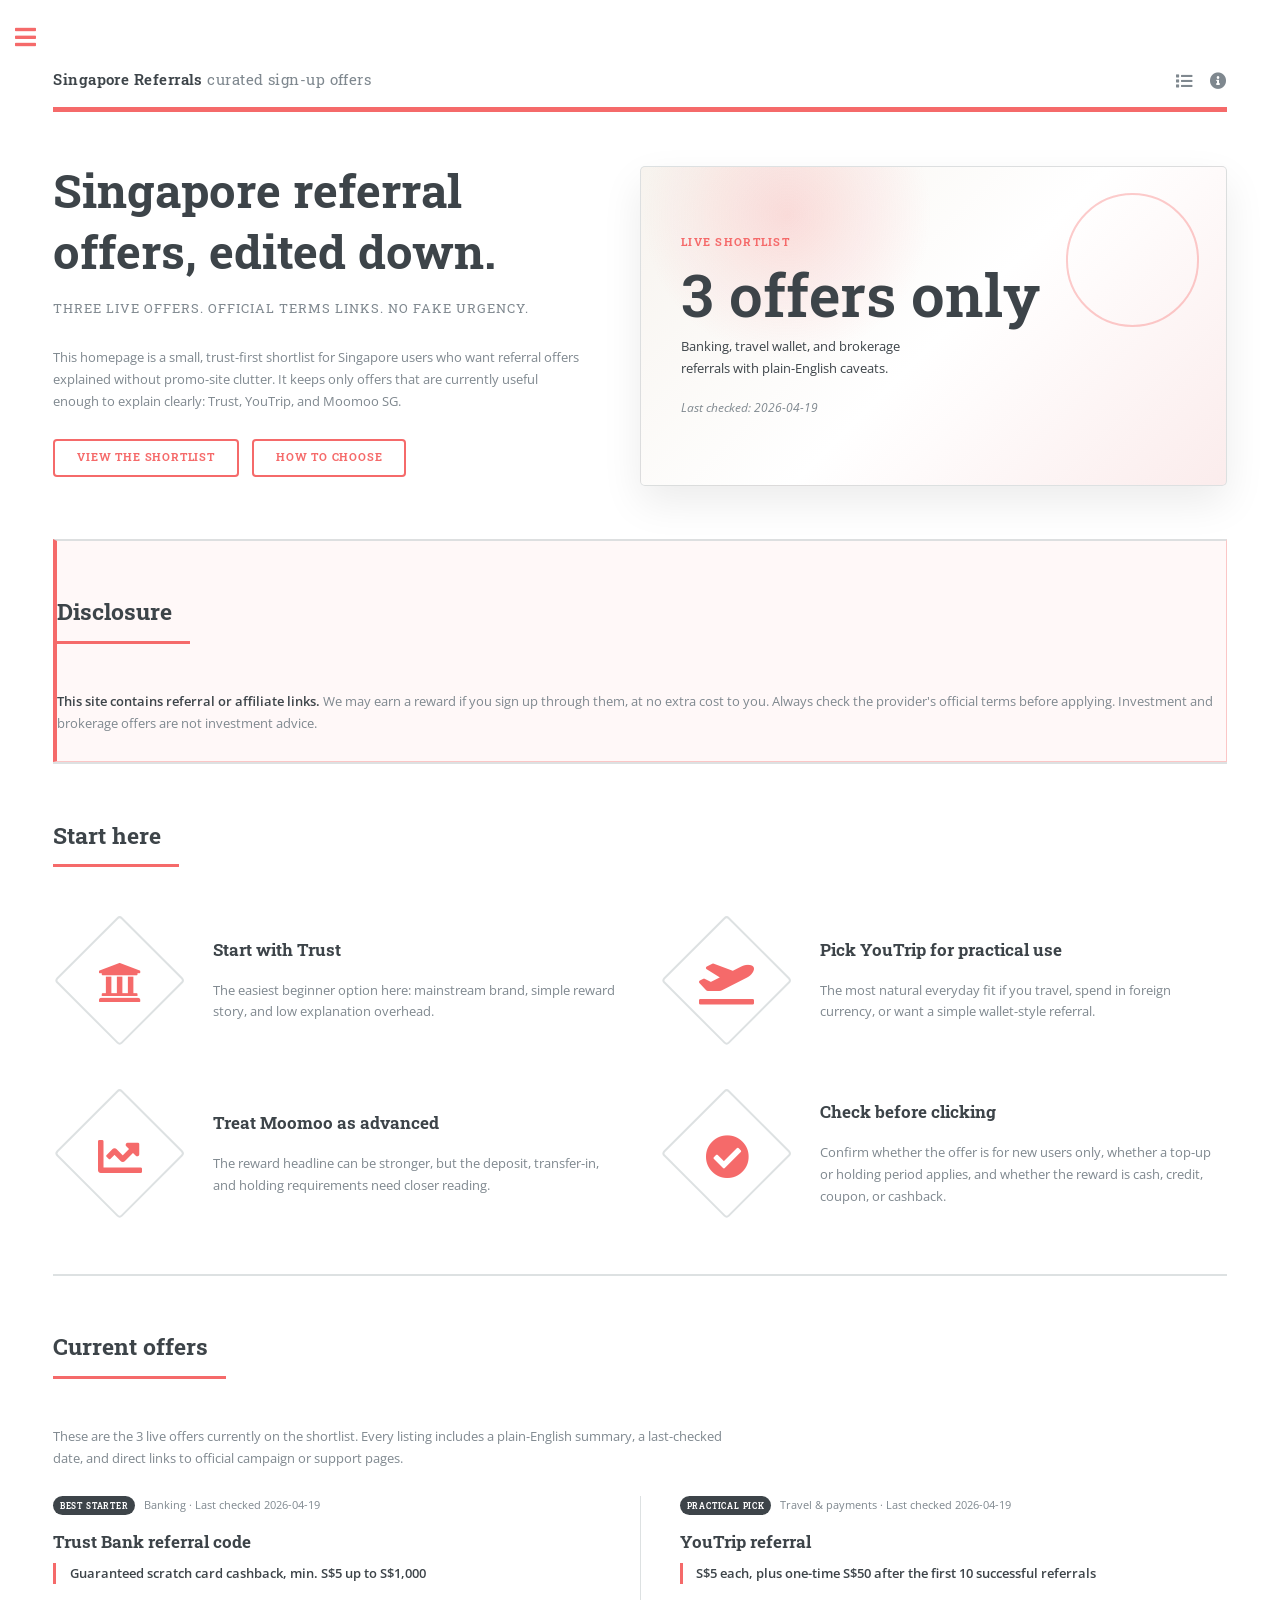
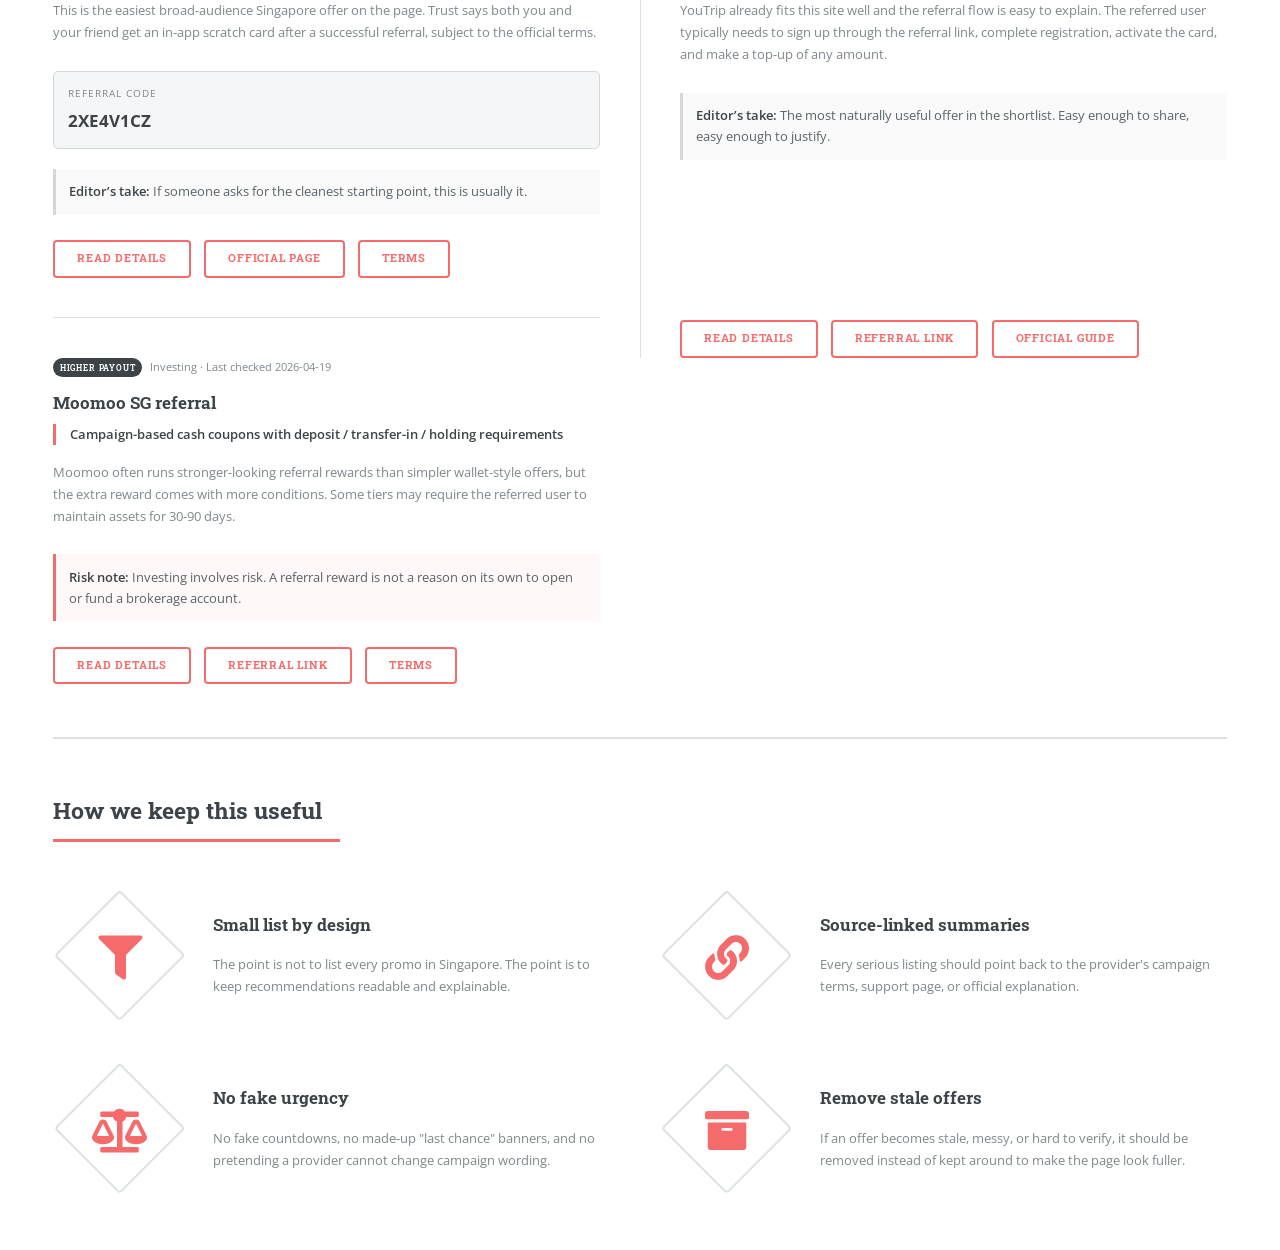
==== commit 6cbc7c43: "feat: rebuild homepage from editorial template" ====
--- a/index.html
+++ b/index.html
@@ -1,206 +1,257 @@
-<!DOCTYPE html>
+<!DOCTYPE HTML>
+<!--
+    Adapted from Editorial by HTML5 UP
+    html5up.net | @ajlkn
+    Free for personal and commercial use under the CCA 3.0 license (html5up.net/license)
+-->
 <html lang="en">
-<head>
-    <meta charset="UTF-8">
-    <meta name="viewport" content="width=device-width, initial-scale=1.0">
-    <title>Singapore Referrals - Verified Sign-Up Bonuses & Referral Offers</title>
-    <link rel="stylesheet" href="style.css">
-    <meta name="description" content="A curated shortlist of Singapore-friendly referral offers with clear steps, official terms links, and practical notes before you sign up.">
-</head>
-<body>
-    <header class="site-header">
-        <div class="container header-flex">
-            <div class="logo-wrap">
-                <a class="logo" href="./index.html">Singapore Referrals</a>
-                <p class="logo-tagline">Curated, clear, Singapore-friendly sign-up offers</p>
-            </div>
-            <nav class="main-nav">
-                <a href="#top-offers">Offers</a>
-                <a href="#start-here">Start Here</a>
-                <a href="#how-it-works">How It Works</a>
-                <a href="#about">About</a>
-            </nav>
-        </div>
-    </header>
-
-    <main class="container page-shell">
-        <section class="hero-home">
-            <div class="hero-main">
-                <p class="eyebrow">Singapore referral offers, curated not dumped</p>
-                <h1>Referral offers worth looking at — without the promo-site clutter</h1>
-                <p class="hero-summary">This site keeps a small shortlist of referral offers that are relevant to Singapore users, reasonably easy to explain, and linked back to official campaign or support pages. The point is not to list everything. The point is to help you decide what is actually worth your attention.</p>
-
-                <div class="hero-callout" id="disclosure">
-                    <strong>Disclosure:</strong> This site contains referral or affiliate links. We may earn a reward if you sign up through them, at no extra cost to you. Always check the provider’s official terms before applying.
+    <head>
+        <title>Singapore Referrals - Verified Sign-Up Bonuses & Referral Offers</title>
+        <meta charset="utf-8" />
+        <meta name="viewport" content="width=device-width, initial-scale=1, user-scalable=no" />
+        <meta name="description" content="A curated shortlist of Singapore-friendly referral offers with clear steps, official terms links, and practical notes before you sign up." />
+        <link rel="stylesheet" href="assets/css/main.css" />
+        <link rel="stylesheet" href="assets/css/sg-home.css" />
+    </head>
+    <body class="is-preload sg-referrals-home">
+        <div id="wrapper">
+            <div id="main">
+                <div class="inner">
+                    <header id="header">
+                        <a href="index.html" class="logo"><strong>Singapore Referrals</strong> curated sign-up offers</a>
+                        <ul class="icons">
+                            <li><a href="#top-offers" class="icon solid fa-list"><span class="label">Offers</span></a></li>
+                            <li><a href="#disclosure" class="icon solid fa-info-circle"><span class="label">Disclosure</span></a></li>
+                        </ul>
+                    </header>
+
+                    <section id="banner" class="sg-banner">
+                        <div class="content">
+                            <header>
+                                <h1>Singapore referral offers, edited down.</h1>
+                                <p>Three live offers. Official terms links. No fake urgency.</p>
+                            </header>
+                            <p>This homepage is a small, trust-first shortlist for Singapore users who want referral offers explained without promo-site clutter. It keeps only offers that are currently useful enough to explain clearly: Trust, YouTrip, and Moomoo SG.</p>
+                            <ul class="actions">
+                                <li><a href="#top-offers" class="button big">View the shortlist</a></li>
+                                <li><a href="#start-here" class="button big">How to choose</a></li>
+                            </ul>
+                        </div>
+                        <span class="image object sg-hero-panel" aria-label="Shortlist summary">
+                            <span class="panel-kicker">Live shortlist</span>
+                            <strong>3 offers only</strong>
+                            <span>Banking, travel wallet, and brokerage referrals with plain-English caveats.</span>
+                            <em>Last checked: 2026-04-19</em>
+                        </span>
+                    </section>
+
+                    <section id="disclosure" class="sg-disclosure">
+                        <header class="major">
+                            <h2>Disclosure</h2>
+                        </header>
+                        <p><strong>This site contains referral or affiliate links.</strong> We may earn a reward if you sign up through them, at no extra cost to you. Always check the provider's official terms before applying. Investment and brokerage offers are not investment advice.</p>
+                    </section>
+
+                    <section id="start-here">
+                        <header class="major">
+                            <h2>Start here</h2>
+                        </header>
+                        <div class="features sg-features">
+                            <article>
+                                <span class="icon solid fa-university"></span>
+                                <div class="content">
+                                    <h3>Start with Trust</h3>
+                                    <p>The easiest beginner option here: mainstream brand, simple reward story, and low explanation overhead.</p>
+                                </div>
+                            </article>
+                            <article>
+                                <span class="icon solid fa-plane-departure"></span>
+                                <div class="content">
+                                    <h3>Pick YouTrip for practical use</h3>
+                                    <p>The most natural everyday fit if you travel, spend in foreign currency, or want a simple wallet-style referral.</p>
+                                </div>
+                            </article>
+                            <article>
+                                <span class="icon solid fa-chart-line"></span>
+                                <div class="content">
+                                    <h3>Treat Moomoo as advanced</h3>
+                                    <p>The reward headline can be stronger, but the deposit, transfer-in, and holding requirements need closer reading.</p>
+                                </div>
+                            </article>
+                            <article>
+                                <span class="icon solid fa-check-circle"></span>
+                                <div class="content">
+                                    <h3>Check before clicking</h3>
+                                    <p>Confirm whether the offer is for new users only, whether a top-up or holding period applies, and whether the reward is cash, credit, coupon, or cashback.</p>
+                                </div>
+                            </article>
+                        </div>
+                    </section>
+
+                    <section id="top-offers">
+                        <header class="major">
+                            <h2>Current offers</h2>
+                        </header>
+                        <p class="sg-section-intro">These are the 3 live offers currently on the shortlist. Every listing includes a plain-English summary, a last-checked date, and direct links to official campaign or support pages.</p>
+                        <div class="posts referral-posts">
+                            <article>
+                                <div class="sg-offer-topline">
+                                    <span class="sg-label">Best starter</span>
+                                    <span>Banking · Last checked 2026-04-19</span>
+                                </div>
+                                <a href="offers/trust-bank.html" class="offer-card-link">
+                                    <h3>Trust Bank referral code</h3>
+                                    <p class="sg-reward">Guaranteed scratch card cashback, min. S$5 up to S$1,000</p>
+                                </a>
+                                <p>This is the easiest broad-audience Singapore offer on the page. Trust says both you and your friend get an in-app scratch card after a successful referral, subject to the official terms.</p>
+                                <div class="sg-code-box">
+                                    <span>Referral code</span>
+                                    <code>2XE4V1CZ</code>
+                                </div>
+                                <p class="sg-editor-note"><strong>Editor’s take:</strong> If someone asks for the cleanest starting point, this is usually it.</p>
+                                <ul class="actions">
+                                    <li><a href="offers/trust-bank.html" class="button">Read details</a></li>
+                                    <li><a href="https://trustbank.sg/refer-and-earn/" class="button" target="_blank" rel="noopener">Official page</a></li>
+                                    <li><a href="https://assets.ctfassets.net/qje1q22sway2/1vz6e1sH7KB118jJKpbiOe/6f9447e728c67277a115c27bf2134581/Member_get_Member_Terms___Conditions_V20_01102025.pdf" class="button" target="_blank" rel="noopener">Terms</a></li>
+                                </ul>
+                            </article>
+
+                            <article>
+                                <div class="sg-offer-topline">
+                                    <span class="sg-label">Practical pick</span>
+                                    <span>Travel & payments · Last checked 2026-04-19</span>
+                                </div>
+                                <a href="offers/youtrip.html" class="offer-card-link">
+                                    <h3>YouTrip referral</h3>
+                                    <p class="sg-reward">S$5 each, plus one-time S$50 after the first 10 successful referrals</p>
+                                </a>
+                                <p>YouTrip already fits this site well and the referral flow is easy to explain. The referred user typically needs to sign up through the referral link, complete registration, activate the card, and make a top-up of any amount.</p>
+                                <p class="sg-editor-note"><strong>Editor’s take:</strong> The most naturally useful offer in the shortlist. Easy enough to share, easy enough to justify.</p>
+                                <ul class="actions">
+                                    <li><a href="offers/youtrip.html" class="button">Read details</a></li>
+                                    <li><a href="https://youtrip.onelink.me/3xWB/e9yuccbd" class="button" target="_blank" rel="noopener">Referral link</a></li>
+                                    <li><a href="https://www.you.co/sg/blog/youtrip-referrals/" class="button" target="_blank" rel="noopener">Official guide</a></li>
+                                </ul>
+                            </article>
+
+                            <article>
+                                <div class="sg-offer-topline">
+                                    <span class="sg-label">Higher payout</span>
+                                    <span>Investing · Last checked 2026-04-19</span>
+                                </div>
+                                <a href="offers/moomoo-sg.html" class="offer-card-link">
+                                    <h3>Moomoo SG referral</h3>
+                                    <p class="sg-reward">Campaign-based cash coupons with deposit / transfer-in / holding requirements</p>
+                                </a>
+                                <p>Moomoo often runs stronger-looking referral rewards than simpler wallet-style offers, but the extra reward comes with more conditions. Some tiers may require the referred user to maintain assets for 30-90 days.</p>
+                                <p class="sg-editor-note sg-risk"><strong>Risk note:</strong> Investing involves risk. A referral reward is not a reason on its own to open or fund a brokerage account.</p>
+                                <ul class="actions">
+                                    <li><a href="offers/moomoo-sg.html" class="button">Read details</a></li>
+                                    <li><a href="https://j.moomoo.com/0B79vA" class="button" target="_blank" rel="noopener">Referral link</a></li>
+                                    <li><a href="https://www.moomoo.com/sg/support/topic5_353" class="button" target="_blank" rel="noopener">Terms</a></li>
+                                </ul>
+                            </article>
+                        </div>
+                    </section>
+
+                    <section id="how-it-works">
+                        <header class="major">
+                            <h2>How we keep this useful</h2>
+                        </header>
+                        <div class="features sg-features">
+                            <article>
+                                <span class="icon solid fa-filter"></span>
+                                <div class="content">
+                                    <h3>Small list by design</h3>
+                                    <p>The point is not to list every promo in Singapore. The point is to keep recommendations readable and explainable.</p>
+                                </div>
+                            </article>
+                            <article>
+                                <span class="icon solid fa-link"></span>
+                                <div class="content">
+                                    <h3>Source-linked summaries</h3>
+                                    <p>Every serious listing should point back to the provider's campaign terms, support page, or official explanation.</p>
+                                </div>
+                            </article>
+                            <article>
+                                <span class="icon solid fa-balance-scale"></span>
+                                <div class="content">
+                                    <h3>No fake urgency</h3>
+                                    <p>No fake countdowns, no made-up "last chance" banners, and no pretending a provider cannot change campaign wording.</p>
+                                </div>
+                            </article>
+                            <article>
+                                <span class="icon solid fa-archive"></span>
+                                <div class="content">
+                                    <h3>Remove stale offers</h3>
+                                    <p>If an offer becomes stale, messy, or hard to verify, it should be removed instead of kept around to make the page look fuller.</p>
+                                </div>
+                            </article>
+                        </div>
+                    </section>
                 </div>
             </div>
 
-            <aside class="hero-aside">
-                <article class="editor-card">
-                    <p class="card-kicker">Editor’s note</p>
-                    <h2>What this page is trying to do</h2>
-                    <p>Most referral pages either throw every promo into one heap or give you too little context to judge whether the reward is actually worth the friction. This page aims for the opposite: fewer offers, clearer notes, and a better sense of what you are clicking into.</p>
-                </article>
-            </aside>
-        </section>
-
-        <section class="split-section" id="start-here">
-            <article class="split-card">
-                <p class="section-kicker">Start here</p>
-                <h2>Which one should you start with?</h2>
-                <div class="start-list">
-                    <div class="start-item">
-                        <h3>Start with Trust</h3>
-                        <p>The easiest beginner option here. Mainstream brand, simple reward story, and low explanation overhead.</p>
-                    </div>
-                    <div class="start-item">
-                        <h3>Pick YouTrip</h3>
-                        <p>The most practical “real-life use” offer in this batch. Best fit if you travel or just like a simple wallet-style referral.</p>
-                    </div>
-                    <div class="start-item">
-                        <h3>Treat Moomoo as advanced</h3>
-                        <p>The reward headline is stronger, but the conditions are heavier. Only worth it if you will actually read the campaign terms.</p>
-                    </div>
+            <div id="sidebar">
+                <div class="inner">
+                    <nav id="menu">
+                        <header class="major">
+                            <h2>Menu</h2>
+                        </header>
+                        <ul>
+                            <li><a href="index.html">Homepage</a></li>
+                            <li><a href="#start-here">Start here</a></li>
+                            <li><a href="#top-offers">Current offers</a></li>
+                            <li>
+                                <span class="opener">Offer details</span>
+                                <ul>
+                                    <li><a href="offers/trust-bank.html">Trust Bank</a></li>
+                                    <li><a href="offers/youtrip.html">YouTrip</a></li>
+                                    <li><a href="offers/moomoo-sg.html">Moomoo SG</a></li>
+                                </ul>
+                            </li>
+                            <li><a href="#disclosure">Disclosure</a></li>
+                            <li><a href="#how-it-works">How it works</a></li>
+                        </ul>
+                    </nav>
+
+                    <section>
+                        <header class="major">
+                            <h2>Official terms</h2>
+                        </header>
+                        <div class="mini-posts sg-mini-links">
+                            <article>
+                                <p><strong>Trust Bank</strong><br /><a href="https://trustbank.sg/refer-and-earn/" target="_blank" rel="noopener">Referral page</a> · <a href="https://assets.ctfassets.net/qje1q22sway2/1vz6e1sH7KB118jJKpbiOe/6f9447e728c67277a115c27bf2134581/Member_get_Member_Terms___Conditions_V20_01102025.pdf" target="_blank" rel="noopener">Terms PDF</a></p>
+                            </article>
+                            <article>
+                                <p><strong>YouTrip</strong><br /><a href="https://www.you.co/sg/blog/youtrip-referrals/" target="_blank" rel="noopener">Referral guide</a> · <a href="https://support.you.co/hc/en-us/articles/900005355986-How-does-the-YouTrip-Referral-Programme-work" target="_blank" rel="noopener">Support FAQ</a></p>
+                            </article>
+                            <article>
+                                <p><strong>Moomoo SG</strong><br /><a href="https://www.moomoo.com/sg/support/topic5_353" target="_blank" rel="noopener">Campaign terms</a></p>
+                            </article>
+                        </div>
+                    </section>
+
+                    <section>
+                        <header class="major">
+                            <h2>About</h2>
+                        </header>
+                        <p>Independent referral directory for a small number of sign-up bonuses, invite programmes, and referral offers relevant to Singapore users.</p>
+                        <p>This page is for informational purposes only. Always read the provider's official terms before signing up.</p>
+                    </section>
+
+                    <footer id="footer">
+                        <p class="copyright">&copy; 2026 Singapore Referrals.</p>
+                        <p>Design base: <a href="https://html5up.net">HTML5 UP</a>.</p>
+                    </footer>
                 </div>
-            </article>
-
-            <article class="split-card compact-card">
-                <p class="section-kicker">Before you click</p>
-                <h2>Three checks that matter</h2>
-                <ul class="clean-list">
-                    <li>Is the offer for new users only?</li>
-                    <li>Does it require a deposit, top-up, or holding period?</li>
-                    <li>Is the reward actually cash, or is it a coupon / credit / conditional bonus?</li>
-                </ul>
-            </article>
-        </section>
-
-        <section class="section-block" id="top-offers">
-            <div class="section-heading">
-                <div>
-                    <p class="section-kicker">Live shortlist</p>
-                    <h2>Current offers</h2>
-                </div>
-                <p class="section-intro">These are the 3 live offers currently on the shortlist. Every listing includes a plain-English summary, a last-checked date, and direct links to official campaign or support pages.</p>
-            </div>
-
-            <div class="offer-stack">
-                <article class="offer-entry">
-                    <div class="offer-entry-main">
-                        <div class="offer-entry-topline">
-                            <span class="offer-label">Best starter</span>
-                            <span class="offer-meta">🏦 Banking · Last checked 2026-04-19</span>
-                        </div>
-                        <h3><a href="offers/trust-bank.html">Trust Bank — scratch card cashback for both sides</a></h3>
-                        <p class="offer-reward">Guaranteed scratch card cashback, min. S$5 up to S$1,000</p>
-                        <p>This is the easiest broad-audience Singapore offer on the page. Trust says both you and your friend get an in-app scratch card after a successful referral, with guaranteed cashback from S$5 up to S$1,000.</p>
-                        <p><strong>What your friend usually needs to do:</strong> open a Trust account using a referral code and complete the required successful account-opening flow in the Trust app.</p>
-                        <p class="editor-note"><strong>Editor’s take:</strong> If someone asks for the cleanest starting point, this is usually it.</p>
-                    </div>
-                    <div class="offer-entry-side">
-                        <div class="detail-box">
-                            <h4>Referral code</h4>
-                            <p class="ref-code">2XE4V1CZ</p>
-                            <p>Use this during sign-up if Trust asks for an invite or referral code.</p>
-                        </div>
-                        <div class="cta-column">
-                            <a href="offers/trust-bank.html" class="primary-link">Read Trust details</a>
-                            <a href="https://trustbank.sg/refer-and-earn/" class="secondary-link" target="_blank" rel="noopener">Official referral page</a>
-                            <a href="https://assets.ctfassets.net/qje1q22sway2/1vz6e1sH7KB118jJKpbiOe/6f9447e728c67277a115c27bf2134581/Member_get_Member_Terms___Conditions_V20_01102025.pdf" class="secondary-link" target="_blank" rel="noopener">Official terms</a>
-                        </div>
-                    </div>
-                </article>
-
-                <article class="offer-entry">
-                    <div class="offer-entry-main">
-                        <div class="offer-entry-topline">
-                            <span class="offer-label">Practical pick</span>
-                            <span class="offer-meta">✈️ Travel & Payments · Last checked 2026-04-19</span>
-                        </div>
-                        <h3><a href="offers/youtrip.html">YouTrip — S$5 each per successful referral</a></h3>
-                        <p class="offer-reward">S$5 each, plus one-time S$50 after the first 10 successful referrals</p>
-                        <p>YouTrip already fits this site well and the referral flow is easy to explain. It is also one of the few offers here that still makes sense even if you are not the sort of person who chases every promo.</p>
-                        <p><strong>What your friend usually needs to do:</strong> sign up through the referral link, complete registration, activate the card, and make a top-up of any amount.</p>
-                        <p class="editor-note"><strong>Editor’s take:</strong> The most naturally useful offer in the shortlist. Easy enough to share, easy enough to justify.</p>
-                    </div>
-                    <div class="offer-entry-side">
-                        <div class="detail-box detail-box-soft">
-                            <h4>Why it stays live</h4>
-                            <p>Useful beyond the reward itself, easy to understand, and not dependent on a complicated finance flow.</p>
-                        </div>
-                        <div class="cta-column">
-                            <a href="offers/youtrip.html" class="primary-link">Read YouTrip details</a>
-                            <a href="https://youtrip.onelink.me/3xWB/e9yuccbd" class="secondary-link" target="_blank" rel="noopener">Sign up with referral</a>
-                            <a href="https://www.you.co/sg/blog/youtrip-referrals/" class="secondary-link" target="_blank" rel="noopener">Official referral guide</a>
-                        </div>
-                    </div>
-                </article>
-
-                <article class="offer-entry">
-                    <div class="offer-entry-main">
-                        <div class="offer-entry-topline">
-                            <span class="offer-label">Higher payout</span>
-                            <span class="offer-meta">📈 Investing · Last checked 2026-04-19</span>
-                        </div>
-                        <h3><a href="offers/moomoo-sg.html">Moomoo SG — stronger referral upside if deposit conditions are met</a></h3>
-                        <p class="offer-reward">Campaign-based cash coupons with deposit / transfer-in / holding requirements</p>
-                        <p>Moomoo often runs stronger-looking referral rewards than the simpler wallet-style offers, which is why it earns a place here. But the extra reward comes with more conditions, and that matters.</p>
-                        <p><strong>Current public campaign shape checked today:</strong> reward tiers include S$10 for a referee deposit of at least S$1, higher tiers for qualifying S$3,000 deposits, and larger rewards for certain transfer-in tasks.</p>
-                        <p class="editor-note"><strong>Editor’s take:</strong> Bigger reward headline, higher friction. This is not the offer to click lazily.</p>
-                        <p class="risk-note"><strong>Risk note:</strong> Investing involves risk. A referral reward is not a reason on its own to open or fund a brokerage account.</p>
-                    </div>
-                    <div class="offer-entry-side">
-                        <div class="detail-box detail-box-warn">
-                            <h4>Important note</h4>
-                            <p>Campaign details can change quickly, and some tiers require the referee to maintain assets for 30–90 days.</p>
-                        </div>
-                        <div class="cta-column">
-                            <a href="offers/moomoo-sg.html" class="primary-link">Read Moomoo details</a>
-                            <a href="https://j.moomoo.com/0B79vA" class="secondary-link" target="_blank" rel="noopener">Claim Moomoo welcome bonus</a>
-                            <a href="https://www.moomoo.com/sg/support/topic5_353" class="secondary-link" target="_blank" rel="noopener">Official campaign terms</a>
-                        </div>
-                    </div>
-                </article>
-            </div>
-        </section>
-
-        <section class="section-block muted-section" id="how-it-works">
-            <div class="section-heading">
-                <div>
-                    <p class="section-kicker">How we keep this useful</p>
-                    <h2>Small list, clearer judgment</h2>
-                </div>
-                <p class="section-intro">This site is supposed to stay small. If an offer becomes stale, messy, or hard to verify, it should be removed instead of being kept around just to make the page look fuller.</p>
-            </div>
-
-            <div class="three-up-grid">
-                <article class="info-card">
-                    <h3>We keep the shortlist intentionally small</h3>
-                    <p>The point is not to list every promo in Singapore. The point is to keep the page readable and the recommendations explainable.</p>
-                </article>
-                <article class="info-card">
-                    <h3>We point back to the actual source</h3>
-                    <p>Every serious listing should link back to the provider’s campaign terms, support page, or official explanation so you can verify the details yourself.</p>
-                </article>
-                <article class="info-card">
-                    <h3>We avoid fake urgency</h3>
-                    <p>No fake countdowns, no made-up “last chance” banners, and no pretending a provider will never change their campaign wording.</p>
-                </article>
-            </div>
-        </section>
-    </main>
-
-    <footer class="site-footer" id="about">
-        <div class="container footer-inner">
-            <div class="footer-brand">
-                <h3>Singapore Referrals</h3>
-                <p>Independent referral directory for a small number of sign-up bonuses, invite programmes, and referral offers relevant to Singapore users.</p>
-            </div>
-            <div class="footer-meta">
-                <p>This page is for informational purposes only. Always read the provider’s official terms before signing up.</p>
-                <p class="disclaimer">Investment and brokerage offers are not investment advice. Promotions may change, end, or tighten eligibility without notice.</p>
             </div>
         </div>
-    </footer>
-</body>
+
+        <script src="assets/js/jquery.min.js"></script>
+        <script src="assets/js/browser.min.js"></script>
+        <script src="assets/js/breakpoints.min.js"></script>
+        <script src="assets/js/util.js"></script>
+        <script src="assets/js/main.js"></script>
+    </body>
 </html>
--- a/assets/css/main.css
+++ b/assets/css/main.css
@@ -0,0 +1,3606 @@
+@import url(fontawesome-all.min.css);
+@import url("https://fonts.googleapis.com/css?family=Open+Sans:400,600,400italic,600italic|Roboto+Slab:400,700");
+
+/*
+	Editorial by HTML5 UP
+	html5up.net | @ajlkn
+	Free for personal and commercial use under the CCA 3.0 license (html5up.net/license)
+*/
+
+html, body, div, span, applet, object,
+iframe, h1, h2, h3, h4, h5, h6, p, blockquote,
+pre, a, abbr, acronym, address, big, cite,
+code, del, dfn, em, img, ins, kbd, q, s, samp,
+small, strike, strong, sub, sup, tt, var, b,
+u, i, center, dl, dt, dd, ol, ul, li, fieldset,
+form, label, legend, table, caption, tbody,
+tfoot, thead, tr, th, td, article, aside,
+canvas, details, embed, figure, figcaption,
+footer, header, hgroup, menu, nav, output, ruby,
+section, summary, time, mark, audio, video {
+	margin: 0;
+	padding: 0;
+	border: 0;
+	font-size: 100%;
+	font: inherit;
+	vertical-align: baseline;}
+
+article, aside, details, figcaption, figure,
+footer, header, hgroup, menu, nav, section {
+	display: block;}
+
+body {
+	line-height: 1;
+}
+
+ol, ul {
+	list-style: none;
+}
+
+blockquote, q {
+	quotes: none;
+}
+
+	blockquote:before, blockquote:after, q:before, q:after {
+		content: '';
+		content: none;
+	}
+
+table {
+	border-collapse: collapse;
+	border-spacing: 0;
+}
+
+body {
+	-webkit-text-size-adjust: none;
+}
+
+mark {
+	background-color: transparent;
+	color: inherit;
+}
+
+input::-moz-focus-inner {
+	border: 0;
+	padding: 0;
+}
+
+input, select, textarea {
+	-moz-appearance: none;
+	-webkit-appearance: none;
+	-ms-appearance: none;
+	appearance: none;
+}
+
+/* Basic */
+
+	@-ms-viewport {
+		width: device-width;
+	}
+
+	body {
+		-ms-overflow-style: scrollbar;
+	}
+
+	@media screen and (max-width: 480px) {
+
+		html, body {
+			min-width: 320px;
+		}
+
+	}
+
+	html {
+		box-sizing: border-box;
+	}
+
+	*, *:before, *:after {
+		box-sizing: inherit;
+	}
+
+	body {
+		background: #ffffff;
+	}
+
+		body.is-preload *, body.is-preload *:before, body.is-preload *:after, body.is-resizing *, body.is-resizing *:before, body.is-resizing *:after {
+			-moz-animation: none !important;
+			-webkit-animation: none !important;
+			-ms-animation: none !important;
+			animation: none !important;
+			-moz-transition: none !important;
+			-webkit-transition: none !important;
+			-ms-transition: none !important;
+			transition: none !important;
+		}
+
+/* Type */
+
+	body, input, select, textarea {
+		color: #7f888f;
+		font-family: "Open Sans", sans-serif;
+		font-size: 13pt;
+		font-weight: 400;
+		line-height: 1.65;
+	}
+
+		@media screen and (max-width: 1680px) {
+
+			body, input, select, textarea {
+				font-size: 11pt;
+			}
+
+		}
+
+		@media screen and (max-width: 1280px) {
+
+			body, input, select, textarea {
+				font-size: 10pt;
+			}
+
+		}
+
+		@media screen and (max-width: 360px) {
+
+			body, input, select, textarea {
+				font-size: 9pt;
+			}
+
+		}
+
+	a {
+		-moz-transition: color 0.2s ease-in-out, border-bottom-color 0.2s ease-in-out;
+		-webkit-transition: color 0.2s ease-in-out, border-bottom-color 0.2s ease-in-out;
+		-ms-transition: color 0.2s ease-in-out, border-bottom-color 0.2s ease-in-out;
+		transition: color 0.2s ease-in-out, border-bottom-color 0.2s ease-in-out;
+		border-bottom: dotted 1px;
+		color: #f56a6a;
+		text-decoration: none;
+	}
+
+		a:hover {
+			border-bottom-color: #f56a6a;
+			color: #f56a6a !important;
+		}
+
+			a:hover strong {
+				color: inherit;
+			}
+
+	strong, b {
+		color: #3d4449;
+		font-weight: 600;
+	}
+
+	em, i {
+		font-style: italic;
+	}
+
+	p {
+		margin: 0 0 2em 0;
+	}
+
+	h1, h2, h3, h4, h5, h6 {
+		color: #3d4449;
+		font-family: "Roboto Slab", serif;
+		font-weight: 700;
+		line-height: 1.5;
+		margin: 0 0 1em 0;
+	}
+
+		h1 a, h2 a, h3 a, h4 a, h5 a, h6 a {
+			color: inherit;
+			text-decoration: none;
+			border-bottom: 0;
+		}
+
+	h1 {
+		font-size: 4em;
+		margin: 0 0 0.5em 0;
+		line-height: 1.3;
+	}
+
+	h2 {
+		font-size: 1.75em;
+	}
+
+	h3 {
+		font-size: 1.25em;
+	}
+
+	h4 {
+		font-size: 1.1em;
+	}
+
+	h5 {
+		font-size: 0.9em;
+	}
+
+	h6 {
+		font-size: 0.7em;
+	}
+
+	@media screen and (max-width: 1680px) {
+
+		h1 {
+			font-size: 3.5em;
+		}
+
+	}
+
+	@media screen and (max-width: 980px) {
+
+		h1 {
+			font-size: 3.25em;
+		}
+
+	}
+
+	@media screen and (max-width: 736px) {
+
+		h1 {
+			font-size: 2em;
+			line-height: 1.4;
+		}
+
+		h2 {
+			font-size: 1.5em;
+		}
+
+	}
+
+	sub {
+		font-size: 0.8em;
+		position: relative;
+		top: 0.5em;
+	}
+
+	sup {
+		font-size: 0.8em;
+		position: relative;
+		top: -0.5em;
+	}
+
+	blockquote {
+		border-left: solid 3px rgba(210, 215, 217, 0.75);
+		font-style: italic;
+		margin: 0 0 2em 0;
+		padding: 0.5em 0 0.5em 2em;
+	}
+
+	/*code {
+		background: rgba(230, 235, 237, 0.25);
+		border-radius: 0.375em;
+		border: solid 1px rgba(210, 215, 217, 0.75);
+		font-family: "Courier New", monospace;
+		font-size: 0.9em;
+		margin: 0 0.25em;
+		padding: 0.25em 0.65em;
+	}
+
+	pre {
+		-webkit-overflow-scrolling: touch;
+		font-family: "Courier New", monospace;
+		font-size: 0.9em;
+		margin: 0 0 2em 0;
+	}
+
+		pre code {
+			display: block;
+			line-height: 1.75;
+			padding: 1em 1.5em;
+			overflow-x: auto;
+		}*/
+
+	hr {
+		border: 0;
+		border-bottom: solid 1px rgba(210, 215, 217, 0.75);
+		margin: 2em 0;
+	}
+
+		hr.major {
+			margin: 3em 0;
+		}
+
+	.align-left {
+		text-align: left;
+	}
+
+	.align-center {
+		text-align: center;
+	}
+
+	.align-right {
+		text-align: right;
+	}
+
+/* Row */
+
+	.row {
+		display: flex;
+		flex-wrap: wrap;
+		box-sizing: border-box;
+		align-items: stretch;
+	}
+
+		.row > * {
+			box-sizing: border-box;
+		}
+
+		.row.gtr-uniform > * > :last-child {
+			margin-bottom: 0;
+		}
+
+		.row.aln-left {
+			justify-content: flex-start;
+		}
+
+		.row.aln-center {
+			justify-content: center;
+		}
+
+		.row.aln-right {
+			justify-content: flex-end;
+		}
+
+		.row.aln-top {
+			align-items: flex-start;
+		}
+
+		.row.aln-middle {
+			align-items: center;
+		}
+
+		.row.aln-bottom {
+			align-items: flex-end;
+		}
+
+		.row > .imp {
+			order: -1;
+		}
+
+		.row > .col-1 {
+			width: 8.33333%;
+		}
+
+		.row > .off-1 {
+			margin-left: 8.33333%;
+		}
+
+		.row > .col-2 {
+			width: 16.66667%;
+		}
+
+		.row > .off-2 {
+			margin-left: 16.66667%;
+		}
+
+		.row > .col-3 {
+			width: 25%;
+		}
+
+		.row > .off-3 {
+			margin-left: 25%;
+		}
+
+		.row > .col-4 {
+			width: 33.33333%;
+		}
+
+		.row > .off-4 {
+			margin-left: 33.33333%;
+		}
+
+		.row > .col-5 {
+			width: 41.66667%;
+		}
+
+		.row > .off-5 {
+			margin-left: 41.66667%;
+		}
+
+		.row > .col-6 {
+			width: 50%;
+		}
+
+		.row > .off-6 {
+			margin-left: 50%;
+		}
+
+		.row > .col-7 {
+			width: 58.33333%;
+		}
+
+		.row > .off-7 {
+			margin-left: 58.33333%;
+		}
+
+		.row > .col-8 {
+			width: 66.66667%;
+		}
+
+		.row > .off-8 {
+			margin-left: 66.66667%;
+		}
+
+		.row > .col-9 {
+			width: 75%;
+		}
+
+		.row > .off-9 {
+			margin-left: 75%;
+		}
+
+		.row > .col-10 {
+			width: 83.33333%;
+		}
+
+		.row > .off-10 {
+			margin-left: 83.33333%;
+		}
+
+		.row > .col-11 {
+			width: 91.66667%;
+		}
+
+		.row > .off-11 {
+			margin-left: 91.66667%;
+		}
+
+		.row > .col-12 {
+			width: 100%;
+		}
+
+		.row > .off-12 {
+			margin-left: 100%;
+		}
+
+		.row.gtr-0 {
+			margin-top: 0;
+			margin-left: 0em;
+		}
+
+			.row.gtr-0 > * {
+				padding: 0 0 0 0em;
+			}
+
+			.row.gtr-0.gtr-uniform {
+				margin-top: 0em;
+			}
+
+				.row.gtr-0.gtr-uniform > * {
+					padding-top: 0em;
+				}
+
+		.row.gtr-25 {
+			margin-top: 0;
+			margin-left: -0.375em;
+		}
+
+			.row.gtr-25 > * {
+				padding: 0 0 0 0.375em;
+			}
+
+			.row.gtr-25.gtr-uniform {
+				margin-top: -0.375em;
+			}
+
+				.row.gtr-25.gtr-uniform > * {
+					padding-top: 0.375em;
+				}
+
+		.row.gtr-50 {
+			margin-top: 0;
+			margin-left: -0.75em;
+		}
+
+			.row.gtr-50 > * {
+				padding: 0 0 0 0.75em;
+			}
+
+			.row.gtr-50.gtr-uniform {
+				margin-top: -0.75em;
+			}
+
+				.row.gtr-50.gtr-uniform > * {
+					padding-top: 0.75em;
+				}
+
+		.row {
+			margin-top: 0;
+			margin-left: -1.5em;
+		}
+
+			.row > * {
+				padding: 0 0 0 1.5em;
+			}
+
+			.row.gtr-uniform {
+				margin-top: -1.5em;
+			}
+
+				.row.gtr-uniform > * {
+					padding-top: 1.5em;
+				}
+
+		.row.gtr-150 {
+			margin-top: 0;
+			margin-left: -2.25em;
+		}
+
+			.row.gtr-150 > * {
+				padding: 0 0 0 2.25em;
+			}
+
+			.row.gtr-150.gtr-uniform {
+				margin-top: -2.25em;
+			}
+
+				.row.gtr-150.gtr-uniform > * {
+					padding-top: 2.25em;
+				}
+
+		.row.gtr-200 {
+			margin-top: 0;
+			margin-left: -3em;
+		}
+
+			.row.gtr-200 > * {
+				padding: 0 0 0 3em;
+			}
+
+			.row.gtr-200.gtr-uniform {
+				margin-top: -3em;
+			}
+
+				.row.gtr-200.gtr-uniform > * {
+					padding-top: 3em;
+				}
+
+		@media screen and (max-width: 1680px) {
+
+			.row {
+				display: flex;
+				flex-wrap: wrap;
+				box-sizing: border-box;
+				align-items: stretch;
+			}
+
+				.row > * {
+					box-sizing: border-box;
+				}
+
+				.row.gtr-uniform > * > :last-child {
+					margin-bottom: 0;
+				}
+
+				.row.aln-left {
+					justify-content: flex-start;
+				}
+
+				.row.aln-center {
+					justify-content: center;
+				}
+
+				.row.aln-right {
+					justify-content: flex-end;
+				}
+
+				.row.aln-top {
+					align-items: flex-start;
+				}
+
+				.row.aln-middle {
+					align-items: center;
+				}
+
+				.row.aln-bottom {
+					align-items: flex-end;
+				}
+
+				.row > .imp-xlarge {
+					order: -1;
+				}
+
+				.row > .col-1-xlarge {
+					width: 8.33333%;
+				}
+
+				.row > .off-1-xlarge {
+					margin-left: 8.33333%;
+				}
+
+				.row > .col-2-xlarge {
+					width: 16.66667%;
+				}
+
+				.row > .off-2-xlarge {
+					margin-left: 16.66667%;
+				}
+
+				.row > .col-3-xlarge {
+					width: 25%;
+				}
+
+				.row > .off-3-xlarge {
+					margin-left: 25%;
+				}
+
+				.row > .col-4-xlarge {
+					width: 33.33333%;
+				}
+
+				.row > .off-4-xlarge {
+					margin-left: 33.33333%;
+				}
+
+				.row > .col-5-xlarge {
+					width: 41.66667%;
+				}
+
+				.row > .off-5-xlarge {
+					margin-left: 41.66667%;
+				}
+
+				.row > .col-6-xlarge {
+					width: 50%;
+				}
+
+				.row > .off-6-xlarge {
+					margin-left: 50%;
+				}
+
+				.row > .col-7-xlarge {
+					width: 58.33333%;
+				}
+
+				.row > .off-7-xlarge {
+					margin-left: 58.33333%;
+				}
+
+				.row > .col-8-xlarge {
+					width: 66.66667%;
+				}
+
+				.row > .off-8-xlarge {
+					margin-left: 66.66667%;
+				}
+
+				.row > .col-9-xlarge {
+					width: 75%;
+				}
+
+				.row > .off-9-xlarge {
+					margin-left: 75%;
+				}
+
+				.row > .col-10-xlarge {
+					width: 83.33333%;
+				}
+
+				.row > .off-10-xlarge {
+					margin-left: 83.33333%;
+				}
+
+				.row > .col-11-xlarge {
+					width: 91.66667%;
+				}
+
+				.row > .off-11-xlarge {
+					margin-left: 91.66667%;
+				}
+
+				.row > .col-12-xlarge {
+					width: 100%;
+				}
+
+				.row > .off-12-xlarge {
+					margin-left: 100%;
+				}
+
+				.row.gtr-0 {
+					margin-top: 0;
+					margin-left: 0em;
+				}
+
+					.row.gtr-0 > * {
+						padding: 0 0 0 0em;
+					}
+
+					.row.gtr-0.gtr-uniform {
+						margin-top: 0em;
+					}
+
+						.row.gtr-0.gtr-uniform > * {
+							padding-top: 0em;
+						}
+
+				.row.gtr-25 {
+					margin-top: 0;
+					margin-left: -0.375em;
+				}
+
+					.row.gtr-25 > * {
+						padding: 0 0 0 0.375em;
+					}
+
+					.row.gtr-25.gtr-uniform {
+						margin-top: -0.375em;
+					}
+
+						.row.gtr-25.gtr-uniform > * {
+							padding-top: 0.375em;
+						}
+
+				.row.gtr-50 {
+					margin-top: 0;
+					margin-left: -0.75em;
+				}
+
+					.row.gtr-50 > * {
+						padding: 0 0 0 0.75em;
+					}
+
+					.row.gtr-50.gtr-uniform {
+						margin-top: -0.75em;
+					}
+
+						.row.gtr-50.gtr-uniform > * {
+							padding-top: 0.75em;
+						}
+
+				.row {
+					margin-top: 0;
+					margin-left: -1.5em;
+				}
+
+					.row > * {
+						padding: 0 0 0 1.5em;
+					}
+
+					.row.gtr-uniform {
+						margin-top: -1.5em;
+					}
+
+						.row.gtr-uniform > * {
+							padding-top: 1.5em;
+						}
+
+				.row.gtr-150 {
+					margin-top: 0;
+					margin-left: -2.25em;
+				}
+
+					.row.gtr-150 > * {
+						padding: 0 0 0 2.25em;
+					}
+
+					.row.gtr-150.gtr-uniform {
+						margin-top: -2.25em;
+					}
+
+						.row.gtr-150.gtr-uniform > * {
+							padding-top: 2.25em;
+						}
+
+				.row.gtr-200 {
+					margin-top: 0;
+					margin-left: -3em;
+				}
+
+					.row.gtr-200 > * {
+						padding: 0 0 0 3em;
+					}
+
+					.row.gtr-200.gtr-uniform {
+						margin-top: -3em;
+					}
+
+						.row.gtr-200.gtr-uniform > * {
+							padding-top: 3em;
+						}
+
+		}
+
+		@media screen and (max-width: 1280px) {
+
+			.row {
+				display: flex;
+				flex-wrap: wrap;
+				box-sizing: border-box;
+				align-items: stretch;
+			}
+
+				.row > * {
+					box-sizing: border-box;
+				}
+
+				.row.gtr-uniform > * > :last-child {
+					margin-bottom: 0;
+				}
+
+				.row.aln-left {
+					justify-content: flex-start;
+				}
+
+				.row.aln-center {
+					justify-content: center;
+				}
+
+				.row.aln-right {
+					justify-content: flex-end;
+				}
+
+				.row.aln-top {
+					align-items: flex-start;
+				}
+
+				.row.aln-middle {
+					align-items: center;
+				}
+
+				.row.aln-bottom {
+					align-items: flex-end;
+				}
+
+				.row > .imp-large {
+					order: -1;
+				}
+
+				.row > .col-1-large {
+					width: 8.33333%;
+				}
+
+				.row > .off-1-large {
+					margin-left: 8.33333%;
+				}
+
+				.row > .col-2-large {
+					width: 16.66667%;
+				}
+
+				.row > .off-2-large {
+					margin-left: 16.66667%;
+				}
+
+				.row > .col-3-large {
+					width: 25%;
+				}
+
+				.row > .off-3-large {
+					margin-left: 25%;
+				}
+
+				.row > .col-4-large {
+					width: 33.33333%;
+				}
+
+				.row > .off-4-large {
+					margin-left: 33.33333%;
+				}
+
+				.row > .col-5-large {
+					width: 41.66667%;
+				}
+
+				.row > .off-5-large {
+					margin-left: 41.66667%;
+				}
+
+				.row > .col-6-large {
+					width: 50%;
+				}
+
+				.row > .off-6-large {
+					margin-left: 50%;
+				}
+
+				.row > .col-7-large {
+					width: 58.33333%;
+				}
+
+				.row > .off-7-large {
+					margin-left: 58.33333%;
+				}
+
+				.row > .col-8-large {
+					width: 66.66667%;
+				}
+
+				.row > .off-8-large {
+					margin-left: 66.66667%;
+				}
+
+				.row > .col-9-large {
+					width: 75%;
+				}
+
+				.row > .off-9-large {
+					margin-left: 75%;
+				}
+
+				.row > .col-10-large {
+					width: 83.33333%;
+				}
+
+				.row > .off-10-large {
+					margin-left: 83.33333%;
+				}
+
+				.row > .col-11-large {
+					width: 91.66667%;
+				}
+
+				.row > .off-11-large {
+					margin-left: 91.66667%;
+				}
+
+				.row > .col-12-large {
+					width: 100%;
+				}
+
+				.row > .off-12-large {
+					margin-left: 100%;
+				}
+
+				.row.gtr-0 {
+					margin-top: 0;
+					margin-left: 0em;
+				}
+
+					.row.gtr-0 > * {
+						padding: 0 0 0 0em;
+					}
+
+					.row.gtr-0.gtr-uniform {
+						margin-top: 0em;
+					}
+
+						.row.gtr-0.gtr-uniform > * {
+							padding-top: 0em;
+						}
+
+				.row.gtr-25 {
+					margin-top: 0;
+					margin-left: -0.375em;
+				}
+
+					.row.gtr-25 > * {
+						padding: 0 0 0 0.375em;
+					}
+
+					.row.gtr-25.gtr-uniform {
+						margin-top: -0.375em;
+					}
+
+						.row.gtr-25.gtr-uniform > * {
+							padding-top: 0.375em;
+						}
+
+				.row.gtr-50 {
+					margin-top: 0;
+					margin-left: -0.75em;
+				}
+
+					.row.gtr-50 > * {
+						padding: 0 0 0 0.75em;
+					}
+
+					.row.gtr-50.gtr-uniform {
+						margin-top: -0.75em;
+					}
+
+						.row.gtr-50.gtr-uniform > * {
+							padding-top: 0.75em;
+						}
+
+				.row {
+					margin-top: 0;
+					margin-left: -1.5em;
+				}
+
+					.row > * {
+						padding: 0 0 0 1.5em;
+					}
+
+					.row.gtr-uniform {
+						margin-top: -1.5em;
+					}
+
+						.row.gtr-uniform > * {
+							padding-top: 1.5em;
+						}
+
+				.row.gtr-150 {
+					margin-top: 0;
+					margin-left: -2.25em;
+				}
+
+					.row.gtr-150 > * {
+						padding: 0 0 0 2.25em;
+					}
+
+					.row.gtr-150.gtr-uniform {
+						margin-top: -2.25em;
+					}
+
+						.row.gtr-150.gtr-uniform > * {
+							padding-top: 2.25em;
+						}
+
+				.row.gtr-200 {
+					margin-top: 0;
+					margin-left: -3em;
+				}
+
+					.row.gtr-200 > * {
+						padding: 0 0 0 3em;
+					}
+
+					.row.gtr-200.gtr-uniform {
+						margin-top: -3em;
+					}
+
+						.row.gtr-200.gtr-uniform > * {
+							padding-top: 3em;
+						}
+
+		}
+
+		@media screen and (max-width: 980px) {
+
+			.row {
+				display: flex;
+				flex-wrap: wrap;
+				box-sizing: border-box;
+				align-items: stretch;
+			}
+
+				.row > * {
+					box-sizing: border-box;
+				}
+
+				.row.gtr-uniform > * > :last-child {
+					margin-bottom: 0;
+				}
+
+				.row.aln-left {
+					justify-content: flex-start;
+				}
+
+				.row.aln-center {
+					justify-content: center;
+				}
+
+				.row.aln-right {
+					justify-content: flex-end;
+				}
+
+				.row.aln-top {
+					align-items: flex-start;
+				}
+
+				.row.aln-middle {
+					align-items: center;
+				}
+
+				.row.aln-bottom {
+					align-items: flex-end;
+				}
+
+				.row > .imp-medium {
+					order: -1;
+				}
+
+				.row > .col-1-medium {
+					width: 8.33333%;
+				}
+
+				.row > .off-1-medium {
+					margin-left: 8.33333%;
+				}
+
+				.row > .col-2-medium {
+					width: 16.66667%;
+				}
+
+				.row > .off-2-medium {
+					margin-left: 16.66667%;
+				}
+
+				.row > .col-3-medium {
+					width: 25%;
+				}
+
+				.row > .off-3-medium {
+					margin-left: 25%;
+				}
+
+				.row > .col-4-medium {
+					width: 33.33333%;
+				}
+
+				.row > .off-4-medium {
+					margin-left: 33.33333%;
+				}
+
+				.row > .col-5-medium {
+					width: 41.66667%;
+				}
+
+				.row > .off-5-medium {
+					margin-left: 41.66667%;
+				}
+
+				.row > .col-6-medium {
+					width: 50%;
+				}
+
+				.row > .off-6-medium {
+					margin-left: 50%;
+				}
+
+				.row > .col-7-medium {
+					width: 58.33333%;
+				}
+
+				.row > .off-7-medium {
+					margin-left: 58.33333%;
+				}
+
+				.row > .col-8-medium {
+					width: 66.66667%;
+				}
+
+				.row > .off-8-medium {
+					margin-left: 66.66667%;
+				}
+
+				.row > .col-9-medium {
+					width: 75%;
+				}
+
+				.row > .off-9-medium {
+					margin-left: 75%;
+				}
+
+				.row > .col-10-medium {
+					width: 83.33333%;
+				}
+
+				.row > .off-10-medium {
+					margin-left: 83.33333%;
+				}
+
+				.row > .col-11-medium {
+					width: 91.66667%;
+				}
+
+				.row > .off-11-medium {
+					margin-left: 91.66667%;
+				}
+
+				.row > .col-12-medium {
+					width: 100%;
+				}
+
+				.row > .off-12-medium {
+					margin-left: 100%;
+				}
+
+				.row.gtr-0 {
+					margin-top: 0;
+					margin-left: 0em;
+				}
+
+					.row.gtr-0 > * {
+						padding: 0 0 0 0em;
+					}
+
+					.row.gtr-0.gtr-uniform {
+						margin-top: 0em;
+					}
+
+						.row.gtr-0.gtr-uniform > * {
+							padding-top: 0em;
+						}
+
+				.row.gtr-25 {
+					margin-top: 0;
+					margin-left: -0.375em;
+				}
+
+					.row.gtr-25 > * {
+						padding: 0 0 0 0.375em;
+					}
+
+					.row.gtr-25.gtr-uniform {
+						margin-top: -0.375em;
+					}
+
+						.row.gtr-25.gtr-uniform > * {
+							padding-top: 0.375em;
+						}
+
+				.row.gtr-50 {
+					margin-top: 0;
+					margin-left: -0.75em;
+				}
+
+					.row.gtr-50 > * {
+						padding: 0 0 0 0.75em;
+					}
+
+					.row.gtr-50.gtr-uniform {
+						margin-top: -0.75em;
+					}
+
+						.row.gtr-50.gtr-uniform > * {
+							padding-top: 0.75em;
+						}
+
+				.row {
+					margin-top: 0;
+					margin-left: -1.5em;
+				}
+
+					.row > * {
+						padding: 0 0 0 1.5em;
+					}
+
+					.row.gtr-uniform {
+						margin-top: -1.5em;
+					}
+
+						.row.gtr-uniform > * {
+							padding-top: 1.5em;
+						}
+
+				.row.gtr-150 {
+					margin-top: 0;
+					margin-left: -2.25em;
+				}
+
+					.row.gtr-150 > * {
+						padding: 0 0 0 2.25em;
+					}
+
+					.row.gtr-150.gtr-uniform {
+						margin-top: -2.25em;
+					}
+
+						.row.gtr-150.gtr-uniform > * {
+							padding-top: 2.25em;
+						}
+
+				.row.gtr-200 {
+					margin-top: 0;
+					margin-left: -3em;
+				}
+
+					.row.gtr-200 > * {
+						padding: 0 0 0 3em;
+					}
+
+					.row.gtr-200.gtr-uniform {
+						margin-top: -3em;
+					}
+
+						.row.gtr-200.gtr-uniform > * {
+							padding-top: 3em;
+						}
+
+		}
+
+		@media screen and (max-width: 736px) {
+
+			.row {
+				display: flex;
+				flex-wrap: wrap;
+				box-sizing: border-box;
+				align-items: stretch;
+			}
+
+				.row > * {
+					box-sizing: border-box;
+				}
+
+				.row.gtr-uniform > * > :last-child {
+					margin-bottom: 0;
+				}
+
+				.row.aln-left {
+					justify-content: flex-start;
+				}
+
+				.row.aln-center {
+					justify-content: center;
+				}
+
+				.row.aln-right {
+					justify-content: flex-end;
+				}
+
+				.row.aln-top {
+					align-items: flex-start;
+				}
+
+				.row.aln-middle {
+					align-items: center;
+				}
+
+				.row.aln-bottom {
+					align-items: flex-end;
+				}
+
+				.row > .imp-small {
+					order: -1;
+				}
+
+				.row > .col-1-small {
+					width: 8.33333%;
+				}
+
+				.row > .off-1-small {
+					margin-left: 8.33333%;
+				}
+
+				.row > .col-2-small {
+					width: 16.66667%;
+				}
+
+				.row > .off-2-small {
+					margin-left: 16.66667%;
+				}
+
+				.row > .col-3-small {
+					width: 25%;
+				}
+
+				.row > .off-3-small {
+					margin-left: 25%;
+				}
+
+				.row > .col-4-small {
+					width: 33.33333%;
+				}
+
+				.row > .off-4-small {
+					margin-left: 33.33333%;
+				}
+
+				.row > .col-5-small {
+					width: 41.66667%;
+				}
+
+				.row > .off-5-small {
+					margin-left: 41.66667%;
+				}
+
+				.row > .col-6-small {
+					width: 50%;
+				}
+
+				.row > .off-6-small {
+					margin-left: 50%;
+				}
+
+				.row > .col-7-small {
+					width: 58.33333%;
+				}
+
+				.row > .off-7-small {
+					margin-left: 58.33333%;
+				}
+
+				.row > .col-8-small {
+					width: 66.66667%;
+				}
+
+				.row > .off-8-small {
+					margin-left: 66.66667%;
+				}
+
+				.row > .col-9-small {
+					width: 75%;
+				}
+
+				.row > .off-9-small {
+					margin-left: 75%;
+				}
+
+				.row > .col-10-small {
+					width: 83.33333%;
+				}
+
+				.row > .off-10-small {
+					margin-left: 83.33333%;
+				}
+
+				.row > .col-11-small {
+					width: 91.66667%;
+				}
+
+				.row > .off-11-small {
+					margin-left: 91.66667%;
+				}
+
+				.row > .col-12-small {
+					width: 100%;
+				}
+
+				.row > .off-12-small {
+					margin-left: 100%;
+				}
+
+				.row.gtr-0 {
+					margin-top: 0;
+					margin-left: 0em;
+				}
+
+					.row.gtr-0 > * {
+						padding: 0 0 0 0em;
+					}
+
+					.row.gtr-0.gtr-uniform {
+						margin-top: 0em;
+					}
+
+						.row.gtr-0.gtr-uniform > * {
+							padding-top: 0em;
+						}
+
+				.row.gtr-25 {
+					margin-top: 0;
+					margin-left: -0.375em;
+				}
+
+					.row.gtr-25 > * {
+						padding: 0 0 0 0.375em;
+					}
+
+					.row.gtr-25.gtr-uniform {
+						margin-top: -0.375em;
+					}
+
+						.row.gtr-25.gtr-uniform > * {
+							padding-top: 0.375em;
+						}
+
+				.row.gtr-50 {
+					margin-top: 0;
+					margin-left: -0.75em;
+				}
+
+					.row.gtr-50 > * {
+						padding: 0 0 0 0.75em;
+					}
+
+					.row.gtr-50.gtr-uniform {
+						margin-top: -0.75em;
+					}
+
+						.row.gtr-50.gtr-uniform > * {
+							padding-top: 0.75em;
+						}
+
+				.row {
+					margin-top: 0;
+					margin-left: -1.5em;
+				}
+
+					.row > * {
+						padding: 0 0 0 1.5em;
+					}
+
+					.row.gtr-uniform {
+						margin-top: -1.5em;
+					}
+
+						.row.gtr-uniform > * {
+							padding-top: 1.5em;
+						}
+
+				.row.gtr-150 {
+					margin-top: 0;
+					margin-left: -2.25em;
+				}
+
+					.row.gtr-150 > * {
+						padding: 0 0 0 2.25em;
+					}
+
+					.row.gtr-150.gtr-uniform {
+						margin-top: -2.25em;
+					}
+
+						.row.gtr-150.gtr-uniform > * {
+							padding-top: 2.25em;
+						}
+
+				.row.gtr-200 {
+					margin-top: 0;
+					margin-left: -3em;
+				}
+
+					.row.gtr-200 > * {
+						padding: 0 0 0 3em;
+					}
+
+					.row.gtr-200.gtr-uniform {
+						margin-top: -3em;
+					}
+
+						.row.gtr-200.gtr-uniform > * {
+							padding-top: 3em;
+						}
+
+		}
+
+		@media screen and (max-width: 480px) {
+
+			.row {
+				display: flex;
+				flex-wrap: wrap;
+				box-sizing: border-box;
+				align-items: stretch;
+			}
+
+				.row > * {
+					box-sizing: border-box;
+				}
+
+				.row.gtr-uniform > * > :last-child {
+					margin-bottom: 0;
+				}
+
+				.row.aln-left {
+					justify-content: flex-start;
+				}
+
+				.row.aln-center {
+					justify-content: center;
+				}
+
+				.row.aln-right {
+					justify-content: flex-end;
+				}
+
+				.row.aln-top {
+					align-items: flex-start;
+				}
+
+				.row.aln-middle {
+					align-items: center;
+				}
+
+				.row.aln-bottom {
+					align-items: flex-end;
+				}
+
+				.row > .imp-xsmall {
+					order: -1;
+				}
+
+				.row > .col-1-xsmall {
+					width: 8.33333%;
+				}
+
+				.row > .off-1-xsmall {
+					margin-left: 8.33333%;
+				}
+
+				.row > .col-2-xsmall {
+					width: 16.66667%;
+				}
+
+				.row > .off-2-xsmall {
+					margin-left: 16.66667%;
+				}
+
+				.row > .col-3-xsmall {
+					width: 25%;
+				}
+
+				.row > .off-3-xsmall {
+					margin-left: 25%;
+				}
+
+				.row > .col-4-xsmall {
+					width: 33.33333%;
+				}
+
+				.row > .off-4-xsmall {
+					margin-left: 33.33333%;
+				}
+
+				.row > .col-5-xsmall {
+					width: 41.66667%;
+				}
+
+				.row > .off-5-xsmall {
+					margin-left: 41.66667%;
+				}
+
+				.row > .col-6-xsmall {
+					width: 50%;
+				}
+
+				.row > .off-6-xsmall {
+					margin-left: 50%;
+				}
+
+				.row > .col-7-xsmall {
+					width: 58.33333%;
+				}
+
+				.row > .off-7-xsmall {
+					margin-left: 58.33333%;
+				}
+
+				.row > .col-8-xsmall {
+					width: 66.66667%;
+				}
+
+				.row > .off-8-xsmall {
+					margin-left: 66.66667%;
+				}
+
+				.row > .col-9-xsmall {
+					width: 75%;
+				}
+
+				.row > .off-9-xsmall {
+					margin-left: 75%;
+				}
+
+				.row > .col-10-xsmall {
+					width: 83.33333%;
+				}
+
+				.row > .off-10-xsmall {
+					margin-left: 83.33333%;
+				}
+
+				.row > .col-11-xsmall {
+					width: 91.66667%;
+				}
+
+				.row > .off-11-xsmall {
+					margin-left: 91.66667%;
+				}
+
+				.row > .col-12-xsmall {
+					width: 100%;
+				}
+
+				.row > .off-12-xsmall {
+					margin-left: 100%;
+				}
+
+				.row.gtr-0 {
+					margin-top: 0;
+					margin-left: 0em;
+				}
+
+					.row.gtr-0 > * {
+						padding: 0 0 0 0em;
+					}
+
+					.row.gtr-0.gtr-uniform {
+						margin-top: 0em;
+					}
+
+						.row.gtr-0.gtr-uniform > * {
+							padding-top: 0em;
+						}
+
+				.row.gtr-25 {
+					margin-top: 0;
+					margin-left: -0.375em;
+				}
+
+					.row.gtr-25 > * {
+						padding: 0 0 0 0.375em;
+					}
+
+					.row.gtr-25.gtr-uniform {
+						margin-top: -0.375em;
+					}
+
+						.row.gtr-25.gtr-uniform > * {
+							padding-top: 0.375em;
+						}
+
+				.row.gtr-50 {
+					margin-top: 0;
+					margin-left: -0.75em;
+				}
+
+					.row.gtr-50 > * {
+						padding: 0 0 0 0.75em;
+					}
+
+					.row.gtr-50.gtr-uniform {
+						margin-top: -0.75em;
+					}
+
+						.row.gtr-50.gtr-uniform > * {
+							padding-top: 0.75em;
+						}
+
+				.row {
+					margin-top: 0;
+					margin-left: -1.5em;
+				}
+
+					.row > * {
+						padding: 0 0 0 1.5em;
+					}
+
+					.row.gtr-uniform {
+						margin-top: -1.5em;
+					}
+
+						.row.gtr-uniform > * {
+							padding-top: 1.5em;
+						}
+
+				.row.gtr-150 {
+					margin-top: 0;
+					margin-left: -2.25em;
+				}
+
+					.row.gtr-150 > * {
+						padding: 0 0 0 2.25em;
+					}
+
+					.row.gtr-150.gtr-uniform {
+						margin-top: -2.25em;
+					}
+
+						.row.gtr-150.gtr-uniform > * {
+							padding-top: 2.25em;
+						}
+
+				.row.gtr-200 {
+					margin-top: 0;
+					margin-left: -3em;
+				}
+
+					.row.gtr-200 > * {
+						padding: 0 0 0 3em;
+					}
+
+					.row.gtr-200.gtr-uniform {
+						margin-top: -3em;
+					}
+
+						.row.gtr-200.gtr-uniform > * {
+							padding-top: 3em;
+						}
+
+		}
+
+/* Section/Article */
+
+	section.special, article.special {
+		text-align: center;
+	}
+
+	header p {
+		font-family: "Roboto Slab", serif;
+		font-size: 1em;
+		font-weight: 400;
+		letter-spacing: 0.075em;
+		margin-top: -0.5em;
+		text-transform: uppercase;
+	}
+
+	header.major > :last-child {
+		border-bottom: solid 3px #f56a6a;
+		display: inline-block;
+		margin: 0 0 2em 0;
+		padding: 0 0.75em 0.5em 0;
+	}
+
+	header.main > :last-child {
+		margin: 0 0 1em 0;
+	}
+
+/* Form */
+
+	form {
+		margin: 0 0 2em 0;
+	}
+
+	label {
+		color: #3d4449;
+		display: block;
+		font-size: 0.9em;
+		font-weight: 600;
+		margin: 0 0 1em 0;
+	}
+
+	input[type="text"],
+	input[type="password"],
+	input[type="email"],
+	input[type="tel"],
+	input[type="search"],
+	input[type="url"],
+	select,
+	textarea {
+		-moz-appearance: none;
+		-webkit-appearance: none;
+		-ms-appearance: none;
+		appearance: none;
+		background: #ffffff;
+		border-radius: 0.375em;
+		border: none;
+		border: solid 1px rgba(210, 215, 217, 0.75);
+		color: inherit;
+		display: block;
+		outline: 0;
+		padding: 0 1em;
+		text-decoration: none;
+		width: 100%;
+	}
+
+		input[type="text"]:invalid,
+		input[type="password"]:invalid,
+		input[type="email"]:invalid,
+		input[type="tel"]:invalid,
+		input[type="search"]:invalid,
+		input[type="url"]:invalid,
+		select:invalid,
+		textarea:invalid {
+			box-shadow: none;
+		}
+
+		input[type="text"]:focus,
+		input[type="password"]:focus,
+		input[type="email"]:focus,
+		input[type="tel"]:focus,
+		input[type="search"]:focus,
+		input[type="url"]:focus,
+		select:focus,
+		textarea:focus {
+			border-color: #f56a6a;
+			box-shadow: 0 0 0 1px #f56a6a;
+		}
+
+	select {
+		background-image: url("data:image/svg+xml;charset=utf8,%3Csvg xmlns='http://www.w3.org/2000/svg' width='40' height='40' preserveAspectRatio='none' viewBox='0 0 40 40'%3E%3Cpath d='M9.4,12.3l10.4,10.4l10.4-10.4c0.2-0.2,0.5-0.4,0.9-0.4c0.3,0,0.6,0.1,0.9,0.4l3.3,3.3c0.2,0.2,0.4,0.5,0.4,0.9 c0,0.4-0.1,0.6-0.4,0.9L20.7,31.9c-0.2,0.2-0.5,0.4-0.9,0.4c-0.3,0-0.6-0.1-0.9-0.4L4.3,17.3c-0.2-0.2-0.4-0.5-0.4-0.9 c0-0.4,0.1-0.6,0.4-0.9l3.3-3.3c0.2-0.2,0.5-0.4,0.9-0.4S9.1,12.1,9.4,12.3z' fill='rgba(210, 215, 217, 0.75)' /%3E%3C/svg%3E");
+		background-size: 1.25em;
+		background-repeat: no-repeat;
+		background-position: calc(100% - 1em) center;
+		height: 2.75em;
+		padding-right: 2.75em;
+		text-overflow: ellipsis;
+	}
+
+		select option {
+			color: #3d4449;
+			background: #ffffff;
+		}
+
+		select:focus::-ms-value {
+			background-color: transparent;
+		}
+
+		select::-ms-expand {
+			display: none;
+		}
+
+	input[type="text"],
+	input[type="password"],
+	input[type="email"],
+	input[type="tel"],
+	input[type="search"],
+	input[type="url"],
+	select {
+		height: 2.75em;
+	}
+
+	textarea {
+		padding: 0.75em 1em;
+	}
+
+	input[type="checkbox"],
+	input[type="radio"] {
+		-moz-appearance: none;
+		-webkit-appearance: none;
+		-ms-appearance: none;
+		appearance: none;
+		display: block;
+		float: left;
+		margin-right: -2em;
+		opacity: 0;
+		width: 1em;
+		z-index: -1;
+	}
+
+		input[type="checkbox"] + label,
+		input[type="radio"] + label {
+			text-decoration: none;
+			color: #7f888f;
+			cursor: pointer;
+			display: inline-block;
+			font-size: 1em;
+			font-weight: 400;
+			padding-left: 2.4em;
+			padding-right: 0.75em;
+			position: relative;
+		}
+
+			input[type="checkbox"] + label:before,
+			input[type="radio"] + label:before {
+				-moz-osx-font-smoothing: grayscale;
+				-webkit-font-smoothing: antialiased;
+				display: inline-block;
+				font-style: normal;
+				font-variant: normal;
+				text-rendering: auto;
+				line-height: 1;
+				text-transform: none !important;
+				font-family: 'Font Awesome 5 Free';
+				font-weight: 900;
+			}
+
+			input[type="checkbox"] + label:before,
+			input[type="radio"] + label:before {
+				background: #ffffff;
+				border-radius: 0.375em;
+				border: solid 1px rgba(210, 215, 217, 0.75);
+				content: '';
+				display: inline-block;
+				font-size: 0.8em;
+				height: 2.0625em;
+				left: 0;
+				line-height: 2.0625em;
+				position: absolute;
+				text-align: center;
+				top: 0;
+				width: 2.0625em;
+			}
+
+		input[type="checkbox"]:checked + label:before,
+		input[type="radio"]:checked + label:before {
+			background: #3d4449;
+			border-color: #3d4449;
+			color: #ffffff;
+			content: '\f00c';
+		}
+
+		input[type="checkbox"]:focus + label:before,
+		input[type="radio"]:focus + label:before {
+			border-color: #f56a6a;
+			box-shadow: 0 0 0 1px #f56a6a;
+		}
+
+	input[type="checkbox"] + label:before {
+		border-radius: 0.375em;
+	}
+
+	input[type="radio"] + label:before {
+		border-radius: 100%;
+	}
+
+	::-webkit-input-placeholder {
+		color: #9fa3a6 !important;
+		opacity: 1.0;
+	}
+
+	:-moz-placeholder {
+		color: #9fa3a6 !important;
+		opacity: 1.0;
+	}
+
+	::-moz-placeholder {
+		color: #9fa3a6 !important;
+		opacity: 1.0;
+	}
+
+	:-ms-input-placeholder {
+		color: #9fa3a6 !important;
+		opacity: 1.0;
+	}
+
+/* Box */
+
+	.box {
+		border-radius: 0.375em;
+		border: solid 1px rgba(210, 215, 217, 0.75);
+		margin-bottom: 2em;
+		padding: 1.5em;
+	}
+
+		.box > :last-child,
+		.box > :last-child > :last-child,
+		.box > :last-child > :last-child > :last-child {
+			margin-bottom: 0;
+		}
+
+		.box.alt {
+			border: 0;
+			border-radius: 0;
+			padding: 0;
+		}
+
+/* Icon */
+
+	.icon {
+		text-decoration: none;
+		border-bottom: none;
+		position: relative;
+	}
+
+		.icon:before {
+			-moz-osx-font-smoothing: grayscale;
+			-webkit-font-smoothing: antialiased;
+			display: inline-block;
+			font-style: normal;
+			font-variant: normal;
+			text-rendering: auto;
+			line-height: 1;
+			text-transform: none !important;
+			font-family: 'Font Awesome 5 Free';
+			font-weight: 400;
+		}
+
+		.icon > .label {
+			display: none;
+		}
+
+		.icon:before {
+			line-height: inherit;
+		}
+
+		.icon.solid:before {
+			font-weight: 900;
+		}
+
+		.icon.brands:before {
+			font-family: 'Font Awesome 5 Brands';
+		}
+
+/* Image */
+
+	.image {
+		border-radius: 0.375em;
+		border: 0;
+		display: inline-block;
+		position: relative;
+	}
+
+		.image img {
+			border-radius: 0.375em;
+			display: block;
+		}
+
+		.image.left, .image.right {
+			max-width: 40%;
+		}
+
+			.image.left img, .image.right img {
+				width: 100%;
+			}
+
+		.image.left {
+			float: left;
+			padding: 0 1.5em 1em 0;
+			top: 0.25em;
+		}
+
+		.image.right {
+			float: right;
+			padding: 0 0 1em 1.5em;
+			top: 0.25em;
+		}
+
+		.image.fit {
+			display: block;
+			margin: 0 0 2em 0;
+			width: 100%;
+		}
+
+			.image.fit img {
+				width: 100%;
+			}
+
+		.image.main {
+			display: block;
+			margin: 0 0 3em 0;
+			width: 100%;
+		}
+
+			.image.main img {
+				width: 100%;
+			}
+
+	a.image {
+		overflow: hidden;
+	}
+
+		a.image img {
+			-moz-transition: -moz-transform 0.2s ease;
+			-webkit-transition: -webkit-transform 0.2s ease;
+			-ms-transition: -ms-transform 0.2s ease;
+			transition: transform 0.2s ease;
+		}
+
+		a.image:hover img {
+			-moz-transform: scale(1.075);
+			-webkit-transform: scale(1.075);
+			-ms-transform: scale(1.075);
+			transform: scale(1.075);
+		}
+
+/* List */
+
+	ol {
+		list-style: decimal;
+		margin: 0 0 2em 0;
+		padding-left: 1.25em;
+	}
+
+		ol li {
+			padding-left: 0.25em;
+		}
+
+	ul {
+		list-style: disc;
+		margin: 0 0 2em 0;
+		padding-left: 1em;
+	}
+
+		ul li {
+			padding-left: 0.5em;
+		}
+
+		ul.alt {
+			list-style: none;
+			padding-left: 0;
+		}
+
+			ul.alt li {
+				border-top: solid 1px rgba(210, 215, 217, 0.75);
+				padding: 0.5em 0;
+			}
+
+				ul.alt li:first-child {
+					border-top: 0;
+					padding-top: 0;
+				}
+
+	dl {
+		margin: 0 0 2em 0;
+	}
+
+		dl dt {
+			display: block;
+			font-weight: 600;
+			margin: 0 0 1em 0;
+		}
+
+		dl dd {
+			margin-left: 2em;
+		}
+
+/* Actions */
+
+	ul.actions {
+		display: -moz-flex;
+		display: -webkit-flex;
+		display: -ms-flex;
+		display: flex;
+		cursor: default;
+		list-style: none;
+		margin-left: -1em;
+		padding-left: 0;
+	}
+
+		ul.actions li {
+			padding: 0 0 0 1em;
+			vertical-align: middle;
+		}
+
+		ul.actions.special {
+			-moz-justify-content: center;
+			-webkit-justify-content: center;
+			-ms-justify-content: center;
+			justify-content: center;
+			width: 100%;
+			margin-left: 0;
+		}
+
+			ul.actions.special li:first-child {
+				padding-left: 0;
+			}
+
+		ul.actions.stacked {
+			-moz-flex-direction: column;
+			-webkit-flex-direction: column;
+			-ms-flex-direction: column;
+			flex-direction: column;
+			margin-left: 0;
+		}
+
+			ul.actions.stacked li {
+				padding: 1.3em 0 0 0;
+			}
+
+				ul.actions.stacked li:first-child {
+					padding-top: 0;
+				}
+
+		ul.actions.fit {
+			width: calc(100% + 1em);
+		}
+
+			ul.actions.fit li {
+				-moz-flex-grow: 1;
+				-webkit-flex-grow: 1;
+				-ms-flex-grow: 1;
+				flex-grow: 1;
+				-moz-flex-shrink: 1;
+				-webkit-flex-shrink: 1;
+				-ms-flex-shrink: 1;
+				flex-shrink: 1;
+				width: 100%;
+			}
+
+				ul.actions.fit li > * {
+					width: 100%;
+				}
+
+			ul.actions.fit.stacked {
+				width: 100%;
+			}
+
+/* Icons */
+
+	ul.icons {
+		cursor: default;
+		list-style: none;
+		padding-left: 0;
+	}
+
+		ul.icons li {
+			display: inline-block;
+			padding: 0 1em 0 0;
+		}
+
+			ul.icons li:last-child {
+				padding-right: 0;
+			}
+
+			ul.icons li .icon {
+				color: inherit;
+			}
+
+				ul.icons li .icon:before {
+					font-size: 1.25em;
+				}
+
+/* Contact */
+
+	ul.contact {
+		list-style: none;
+		padding: 0;
+	}
+
+		ul.contact li {
+			text-decoration: none;
+			border-top: solid 1px rgba(210, 215, 217, 0.75);
+			margin: 1.5em 0 0 0;
+			padding: 1.5em 0 0 3em;
+			position: relative;
+		}
+
+			ul.contact li:before {
+				-moz-osx-font-smoothing: grayscale;
+				-webkit-font-smoothing: antialiased;
+				display: inline-block;
+				font-style: normal;
+				font-variant: normal;
+				text-rendering: auto;
+				line-height: 1;
+				text-transform: none !important;
+				font-family: 'Font Awesome 5 Free';
+				font-weight: 400;
+			}
+
+			ul.contact li:before {
+				color: #f56a6a;
+				display: inline-block;
+				font-size: 1.5em;
+				height: 1.125em;
+				left: 0;
+				line-height: 1.125em;
+				position: absolute;
+				text-align: center;
+				top: 1em;
+				width: 1.5em;
+			}
+
+			ul.contact li:first-child {
+				border-top: 0;
+				margin-top: 0;
+				padding-top: 0;
+			}
+
+				ul.contact li:first-child:before {
+					top: 0;
+				}
+
+			ul.contact li a {
+				color: inherit;
+			}
+
+/* Pagination */
+
+	ul.pagination {
+		cursor: default;
+		list-style: none;
+		padding-left: 0;
+	}
+
+		ul.pagination li {
+			display: inline-block;
+			padding-left: 0;
+			vertical-align: middle;
+		}
+
+			ul.pagination li > .page {
+				-moz-transition: background-color 0.2s ease-in-out, color 0.2s ease-in-out;
+				-webkit-transition: background-color 0.2s ease-in-out, color 0.2s ease-in-out;
+				-ms-transition: background-color 0.2s ease-in-out, color 0.2s ease-in-out;
+				transition: background-color 0.2s ease-in-out, color 0.2s ease-in-out;
+				border-bottom: 0;
+				border-radius: 0.375em;
+				display: inline-block;
+				font-size: 0.8em;
+				font-weight: 600;
+				height: 2em;
+				line-height: 2em;
+				margin: 0 0.125em;
+				min-width: 2em;
+				padding: 0 0.5em;
+				text-align: center;
+			}
+
+				ul.pagination li > .page.active {
+					background-color: #f56a6a;
+					color: #ffffff !important;
+				}
+
+					ul.pagination li > .page.active:hover {
+						background-color: #f67878;
+					}
+
+					ul.pagination li > .page.active:active {
+						background-color: #f45c5c;
+					}
+
+			ul.pagination li:first-child {
+				padding-right: 0.75em;
+			}
+
+			ul.pagination li:last-child {
+				padding-left: 0.75em;
+			}
+
+		@media screen and (max-width: 480px) {
+
+			ul.pagination li:nth-child(n+2):nth-last-child(n+2) {
+				display: none;
+			}
+
+			ul.pagination li:first-child {
+				padding-right: 0;
+			}
+
+		}
+
+/* Table */
+
+	.table-wrapper {
+		-webkit-overflow-scrolling: touch;
+		overflow-x: auto;
+	}
+
+	table {
+		margin: 0 0 2em 0;
+		width: 100%;
+	}
+
+		table tbody tr {
+			border: solid 1px rgba(210, 215, 217, 0.75);
+			border-left: 0;
+			border-right: 0;
+		}
+
+			table tbody tr:nth-child(2n + 1) {
+				background-color: rgba(230, 235, 237, 0.25);
+			}
+
+		table td {
+			padding: 0.75em 0.75em;
+		}
+
+		table th {
+			color: #3d4449;
+			font-size: 0.9em;
+			font-weight: 600;
+			padding: 0 0.75em 0.75em 0.75em;
+			text-align: left;
+		}
+
+		table thead {
+			border-bottom: solid 2px rgba(210, 215, 217, 0.75);
+		}
+
+		table tfoot {
+			border-top: solid 2px rgba(210, 215, 217, 0.75);
+		}
+
+		table.alt {
+			border-collapse: separate;
+		}
+
+			table.alt tbody tr td {
+				border: solid 1px rgba(210, 215, 217, 0.75);
+				border-left-width: 0;
+				border-top-width: 0;
+			}
+
+				table.alt tbody tr td:first-child {
+					border-left-width: 1px;
+				}
+
+			table.alt tbody tr:first-child td {
+				border-top-width: 1px;
+			}
+
+			table.alt thead {
+				border-bottom: 0;
+			}
+
+			table.alt tfoot {
+				border-top: 0;
+			}
+
+/* Button */
+
+	input[type="submit"],
+	input[type="reset"],
+	input[type="button"],
+	button,
+	.button {
+		-moz-appearance: none;
+		-webkit-appearance: none;
+		-ms-appearance: none;
+		appearance: none;
+		-moz-transition: background-color 0.2s ease-in-out, color 0.2s ease-in-out;
+		-webkit-transition: background-color 0.2s ease-in-out, color 0.2s ease-in-out;
+		-ms-transition: background-color 0.2s ease-in-out, color 0.2s ease-in-out;
+		transition: background-color 0.2s ease-in-out, color 0.2s ease-in-out;
+		background-color: transparent;
+		border-radius: 0.375em;
+		border: 0;
+		box-shadow: inset 0 0 0 2px #f56a6a;
+		color: #f56a6a !important;
+		cursor: pointer;
+		display: inline-block;
+		font-family: "Roboto Slab", serif;
+		font-size: 0.8em;
+		font-weight: 700;
+		height: 3.5em;
+		letter-spacing: 0.075em;
+		line-height: 3.5em;
+		padding: 0 2.25em;
+		text-align: center;
+		text-decoration: none;
+		text-transform: uppercase;
+		white-space: nowrap;
+	}
+
+		input[type="submit"]:hover,
+		input[type="reset"]:hover,
+		input[type="button"]:hover,
+		button:hover,
+		.button:hover {
+			background-color: rgba(245, 106, 106, 0.05);
+		}
+
+		input[type="submit"]:active,
+		input[type="reset"]:active,
+		input[type="button"]:active,
+		button:active,
+		.button:active {
+			background-color: rgba(245, 106, 106, 0.15);
+		}
+
+		input[type="submit"].icon:before,
+		input[type="reset"].icon:before,
+		input[type="button"].icon:before,
+		button.icon:before,
+		.button.icon:before {
+			margin-right: 0.5em;
+		}
+
+		input[type="submit"].fit,
+		input[type="reset"].fit,
+		input[type="button"].fit,
+		button.fit,
+		.button.fit {
+			width: 100%;
+		}
+
+		input[type="submit"].small,
+		input[type="reset"].small,
+		input[type="button"].small,
+		button.small,
+		.button.small {
+			font-size: 0.6em;
+		}
+
+		input[type="submit"].large,
+		input[type="reset"].large,
+		input[type="button"].large,
+		button.large,
+		.button.large {
+			font-size: 1em;
+			height: 3.65em;
+			line-height: 3.65em;
+		}
+
+		input[type="submit"].primary,
+		input[type="reset"].primary,
+		input[type="button"].primary,
+		button.primary,
+		.button.primary {
+			background-color: #f56a6a;
+			box-shadow: none;
+			color: #ffffff !important;
+		}
+
+			input[type="submit"].primary:hover,
+			input[type="reset"].primary:hover,
+			input[type="button"].primary:hover,
+			button.primary:hover,
+			.button.primary:hover {
+				background-color: #f67878;
+			}
+
+			input[type="submit"].primary:active,
+			input[type="reset"].primary:active,
+			input[type="button"].primary:active,
+			button.primary:active,
+			.button.primary:active {
+				background-color: #f45c5c;
+			}
+
+		input[type="submit"].disabled, input[type="submit"]:disabled,
+		input[type="reset"].disabled,
+		input[type="reset"]:disabled,
+		input[type="button"].disabled,
+		input[type="button"]:disabled,
+		button.disabled,
+		button:disabled,
+		.button.disabled,
+		.button:disabled {
+			pointer-events: none;
+			opacity: 0.25;
+		}
+
+/* Mini Posts */
+
+	.mini-posts article {
+		border-top: solid 1px rgba(210, 215, 217, 0.75);
+		margin-top: 2em;
+		padding-top: 2em;
+	}
+
+		.mini-posts article .image {
+			display: block;
+			margin: 0 0 1.5em 0;
+		}
+
+			.mini-posts article .image img {
+				display: block;
+				width: 100%;
+			}
+
+		.mini-posts article:first-child {
+			border-top: 0;
+			margin-top: 0;
+			padding-top: 0;
+		}
+
+/* Features */
+
+	.features {
+		display: -moz-flex;
+		display: -webkit-flex;
+		display: -ms-flex;
+		display: flex;
+		-moz-flex-wrap: wrap;
+		-webkit-flex-wrap: wrap;
+		-ms-flex-wrap: wrap;
+		flex-wrap: wrap;
+		margin: 0 0 2em -3em;
+		width: calc(100% + 3em);
+	}
+
+		.features article {
+			-moz-align-items: center;
+			-webkit-align-items: center;
+			-ms-align-items: center;
+			align-items: center;
+			display: -moz-flex;
+			display: -webkit-flex;
+			display: -ms-flex;
+			display: flex;
+			margin: 0 0 3em 3em;
+			position: relative;
+			width: calc(50% - 3em);
+		}
+
+			.features article:nth-child(2n - 1) {
+				margin-right: 1.5em;
+			}
+
+			.features article:nth-child(2n) {
+				margin-left: 1.5em;
+			}
+
+			.features article:nth-last-child(1), .features article:nth-last-child(2) {
+				margin-bottom: 0;
+			}
+
+			.features article .icon {
+				-moz-flex-grow: 0;
+				-webkit-flex-grow: 0;
+				-ms-flex-grow: 0;
+				flex-grow: 0;
+				-moz-flex-shrink: 0;
+				-webkit-flex-shrink: 0;
+				-ms-flex-shrink: 0;
+				flex-shrink: 0;
+				display: block;
+				height: 10em;
+				line-height: 10em;
+				margin: 0 2em 0 0;
+				text-align: center;
+				width: 10em;
+			}
+
+				.features article .icon:before {
+					color: #f56a6a;
+					font-size: 2.75rem;
+					position: relative;
+					top: 0.05em;
+				}
+
+				.features article .icon:after {
+					-moz-transform: rotate(45deg);
+					-webkit-transform: rotate(45deg);
+					-ms-transform: rotate(45deg);
+					transform: rotate(45deg);
+					border-radius: 0.25rem;
+					border: solid 2px rgba(210, 215, 217, 0.75);
+					content: '';
+					display: block;
+					height: 7em;
+					left: 50%;
+					margin: -3.5em 0 0 -3.5em;
+					position: absolute;
+					top: 50%;
+					width: 7em;
+				}
+
+			.features article .content {
+				-moz-flex-grow: 1;
+				-webkit-flex-grow: 1;
+				-ms-flex-grow: 1;
+				flex-grow: 1;
+				-moz-flex-shrink: 1;
+				-webkit-flex-shrink: 1;
+				-ms-flex-shrink: 1;
+				flex-shrink: 1;
+				width: 100%;
+			}
+
+				.features article .content > :last-child {
+					margin-bottom: 0;
+				}
+
+		@media screen and (max-width: 980px) {
+
+			.features {
+				margin: 0 0 2em 0;
+				width: 100%;
+			}
+
+				.features article {
+					margin: 0 0 3em 0;
+					width: 100%;
+				}
+
+					.features article:nth-child(2n - 1) {
+						margin-right: 0;
+					}
+
+					.features article:nth-child(2n) {
+						margin-left: 0;
+					}
+
+					.features article:nth-last-child(1), .features article:nth-last-child(2) {
+						margin-bottom: 3em;
+					}
+
+					.features article:last-child {
+						margin-bottom: 0;
+					}
+
+					.features article .icon {
+						height: 8em;
+						line-height: 8em;
+						width: 8em;
+					}
+
+						.features article .icon:before {
+							font-size: 2.25rem;
+						}
+
+						.features article .icon:after {
+							height: 6em;
+							margin: -3em 0 0 -3em;
+							width: 6em;
+						}
+
+		}
+
+		@media screen and (max-width: 480px) {
+
+			.features article {
+				-moz-flex-direction: column;
+				-webkit-flex-direction: column;
+				-ms-flex-direction: column;
+				flex-direction: column;
+				-moz-align-items: -moz-flex-start;
+				-webkit-align-items: -webkit-flex-start;
+				-ms-align-items: -ms-flex-start;
+				align-items: flex-start;
+			}
+
+				.features article .icon {
+					height: 6em;
+					line-height: 6em;
+					margin: 0 0 1.5em 0;
+					width: 6em;
+				}
+
+					.features article .icon:before {
+						font-size: 1.5rem;
+					}
+
+					.features article .icon:after {
+						height: 4em;
+						margin: -2em 0 0 -2em;
+						width: 4em;
+					}
+
+		}
+
+		@media screen and (max-width: 480px) {
+
+			.features article .icon:before {
+				font-size: 1.25rem;
+			}
+
+		}
+
+/* Posts */
+
+	.posts {
+		display: -moz-flex;
+		display: -webkit-flex;
+		display: -ms-flex;
+		display: flex;
+		-moz-flex-wrap: wrap;
+		-webkit-flex-wrap: wrap;
+		-ms-flex-wrap: wrap;
+		flex-wrap: wrap;
+		margin: 0 0 2em -6em;
+		width: calc(100% + 6em);
+	}
+
+		.posts article {
+			-moz-flex-grow: 0;
+			-webkit-flex-grow: 0;
+			-ms-flex-grow: 0;
+			flex-grow: 0;
+			-moz-flex-shrink: 1;
+			-webkit-flex-shrink: 1;
+			-ms-flex-shrink: 1;
+			flex-shrink: 1;
+			margin: 0 0 6em 6em;
+			position: relative;
+			width: calc(33.33333% - 6em);
+		}
+
+			.posts article:before {
+				background: rgba(210, 215, 217, 0.75);
+				content: '';
+				display: block;
+				height: calc(100% + 6em);
+				left: -3em;
+				position: absolute;
+				top: 0;
+				width: 1px;
+			}
+
+			.posts article:after {
+				background: rgba(210, 215, 217, 0.75);
+				bottom: -3em;
+				content: '';
+				display: block;
+				height: 1px;
+				position: absolute;
+				right: 0;
+				width: calc(100% + 6em);
+			}
+
+			.posts article > :last-child {
+				margin-bottom: 0;
+			}
+
+			.posts article .image {
+				display: block;
+				margin: 0 0 2em 0;
+			}
+
+				.posts article .image img {
+					display: block;
+					width: 100%;
+				}
+
+		@media screen and (min-width: 1681px) {
+
+			.posts article:nth-child(3n + 1):before {
+				display: none;
+			}
+
+			.posts article:nth-child(3n + 1):after {
+				width: 100%;
+			}
+
+			.posts article:nth-last-child(1), .posts article:nth-last-child(2), .posts article:nth-last-child(3) {
+				margin-bottom: 0;
+			}
+
+				.posts article:nth-last-child(1):before, .posts article:nth-last-child(2):before, .posts article:nth-last-child(3):before {
+					height: 100%;
+				}
+
+				.posts article:nth-last-child(1):after, .posts article:nth-last-child(2):after, .posts article:nth-last-child(3):after {
+					display: none;
+				}
+
+		}
+
+		@media screen and (max-width: 1680px) {
+
+			.posts article {
+				width: calc(50% - 6em);
+			}
+
+				.posts article:nth-last-child(3) {
+					margin-bottom: 6em;
+				}
+
+		}
+
+		@media screen and (min-width: 481px) and (max-width: 1680px) {
+
+			.posts article:nth-child(2n + 1):before {
+				display: none;
+			}
+
+			.posts article:nth-child(2n + 1):after {
+				width: 100%;
+			}
+
+			.posts article:nth-last-child(1), .posts article:nth-last-child(2) {
+				margin-bottom: 0;
+			}
+
+				.posts article:nth-last-child(1):before, .posts article:nth-last-child(2):before {
+					height: 100%;
+				}
+
+				.posts article:nth-last-child(1):after, .posts article:nth-last-child(2):after {
+					display: none;
+				}
+
+		}
+
+		@media screen and (max-width: 736px) {
+
+			.posts {
+				margin: 0 0 2em -4.5em;
+				width: calc(100% + 4.5em);
+			}
+
+				.posts article {
+					margin: 0 0 4.5em 4.5em;
+					width: calc(50% - 4.5em);
+				}
+
+					.posts article:before {
+						height: calc(100% + 4.5em);
+						left: -2.25em;
+					}
+
+					.posts article:after {
+						bottom: -2.25em;
+						width: calc(100% + 4.5em);
+					}
+
+					.posts article:nth-last-child(3) {
+						margin-bottom: 4.5em;
+					}
+
+		}
+
+		@media screen and (max-width: 480px) {
+
+			.posts {
+				margin: 0 0 2em 0;
+				width: 100%;
+			}
+
+				.posts article {
+					margin: 0 0 4.5em 0;
+					width: 100%;
+				}
+
+					.posts article:before {
+						display: none;
+					}
+
+					.posts article:after {
+						width: 100%;
+					}
+
+					.posts article:last-child {
+						margin-bottom: 0;
+					}
+
+						.posts article:last-child:after {
+							display: none;
+						}
+
+		}
+
+/* Wrapper */
+
+	#wrapper {
+		display: -moz-flex;
+		display: -webkit-flex;
+		display: -ms-flex;
+		display: flex;
+		-moz-flex-direction: row-reverse;
+		-webkit-flex-direction: row-reverse;
+		-ms-flex-direction: row-reverse;
+		flex-direction: row-reverse;
+		min-height: 100vh;
+	}
+
+/* Main */
+
+	#main {
+		-moz-flex-grow: 1;
+		-webkit-flex-grow: 1;
+		-ms-flex-grow: 1;
+		flex-grow: 1;
+		-moz-flex-shrink: 1;
+		-webkit-flex-shrink: 1;
+		-ms-flex-shrink: 1;
+		flex-shrink: 1;
+		width: 100%;
+	}
+
+		#main > .inner {
+			padding: 0 6em 0.1em 6em ;
+			margin: 0 auto;
+			max-width: 110em;
+		}
+
+			#main > .inner > section {
+				padding: 6em 0 4em 0 ;
+				border-top: solid 2px rgba(210, 215, 217, 0.75);
+			}
+
+				#main > .inner > section:first-of-type {
+					border-top: 0 !important;
+				}
+
+		@media screen and (max-width: 1680px) {
+
+			#main > .inner {
+				padding: 0 5em 0.1em 5em ;
+			}
+
+				#main > .inner > section {
+					padding: 5em 0 3em 0 ;
+				}
+
+		}
+
+		@media screen and (max-width: 1280px) {
+
+			#main > .inner {
+				padding: 0 4em 0.1em 4em ;
+			}
+
+				#main > .inner > section {
+					padding: 4em 0 2em 0 ;
+				}
+
+		}
+
+		@media screen and (max-width: 736px) {
+
+			#main > .inner {
+				padding: 0 2em 0.1em 2em ;
+			}
+
+				#main > .inner > section {
+					padding: 3em 0 1em 0 ;
+				}
+
+		}
+
+/* Sidebar */
+
+	#search form {
+		text-decoration: none;
+		position: relative;
+	}
+
+		#search form:before {
+			-moz-osx-font-smoothing: grayscale;
+			-webkit-font-smoothing: antialiased;
+			display: inline-block;
+			font-style: normal;
+			font-variant: normal;
+			text-rendering: auto;
+			line-height: 1;
+			text-transform: none !important;
+			font-family: 'Font Awesome 5 Free';
+			font-weight: 900;
+		}
+
+		#search form:before {
+			-moz-transform: scaleX(-1);
+			-webkit-transform: scaleX(-1);
+			-ms-transform: scaleX(-1);
+			transform: scaleX(-1);
+			color: #7f888f;
+			content: '\f002';
+			cursor: default;
+			display: block;
+			font-size: 1.5em;
+			height: 2em;
+			line-height: 2em;
+			opacity: 0.325;
+			position: absolute;
+			right: 0;
+			text-align: center;
+			top: 0;
+			width: 2em;
+		}
+
+		#search form input[type="text"] {
+			padding-right: 2.75em;
+		}
+
+	#sidebar {
+		-moz-flex-grow: 0;
+		-webkit-flex-grow: 0;
+		-ms-flex-grow: 0;
+		flex-grow: 0;
+		-moz-flex-shrink: 0;
+		-webkit-flex-shrink: 0;
+		-ms-flex-shrink: 0;
+		flex-shrink: 0;
+		-moz-transition: margin-left 0.5s ease, box-shadow 0.5s ease;
+		-webkit-transition: margin-left 0.5s ease, box-shadow 0.5s ease;
+		-ms-transition: margin-left 0.5s ease, box-shadow 0.5s ease;
+		transition: margin-left 0.5s ease, box-shadow 0.5s ease;
+		background-color: #f5f6f7;
+		font-size: 0.9em;
+		position: relative;
+		width: 26em;
+	}
+
+		#sidebar h2 {
+			font-size: 1.38889em;
+		}
+
+		#sidebar > .inner {
+			padding: 2.22222em 2.22222em 2.44444em 2.22222em ;
+			position: relative;
+			width: 26em;
+		}
+
+			#sidebar > .inner > * {
+				border-bottom: solid 2px rgba(210, 215, 217, 0.75);
+				margin: 0 0 3.5em 0;
+				padding: 0 0 3.5em 0;
+			}
+
+				#sidebar > .inner > * > :last-child {
+					margin-bottom: 0;
+				}
+
+				#sidebar > .inner > *:last-child {
+					border-bottom: 0;
+					margin-bottom: 0;
+					padding-bottom: 0;
+				}
+
+			#sidebar > .inner > .alt {
+				background-color: #eff1f2;
+				border-bottom: 0;
+				margin: -2.22222em 0 4.44444em -2.22222em;
+				padding: 2.22222em;
+				width: calc(100% + 4.44444em);
+			}
+
+		#sidebar .toggle {
+			text-decoration: none;
+			-moz-transition: left 0.5s ease;
+			-webkit-transition: left 0.5s ease;
+			-ms-transition: left 0.5s ease;
+			transition: left 0.5s ease;
+			-webkit-tap-highlight-color: rgba(255, 255, 255, 0);
+			border: 0;
+			display: block;
+			height: 7.5em;
+			left: 26em;
+			line-height: 7.5em;
+			outline: 0;
+			overflow: hidden;
+			position: absolute;
+			text-align: center;
+			text-indent: 7.5em;
+			top: 0;
+			width: 6em;
+			z-index: 10000;
+		}
+
+			#sidebar .toggle:before {
+				-moz-osx-font-smoothing: grayscale;
+				-webkit-font-smoothing: antialiased;
+				display: inline-block;
+				font-style: normal;
+				font-variant: normal;
+				text-rendering: auto;
+				line-height: 1;
+				text-transform: none !important;
+				font-family: 'Font Awesome 5 Free';
+				font-weight: 900;
+			}
+
+			#sidebar .toggle:before {
+				content: '\f0c9';
+				font-size: 2rem;
+				height: inherit;
+				left: 0;
+				line-height: inherit;
+				position: absolute;
+				text-indent: 0;
+				top: 0;
+				width: inherit;
+			}
+
+		#sidebar.inactive {
+			margin-left: -26em;
+		}
+
+		@media screen and (max-width: 1680px) {
+
+			#sidebar {
+				width: 24em;
+			}
+
+				#sidebar > .inner {
+					padding: 1.66667em 1.66667em 1.33333em 1.66667em ;
+					width: 24em;
+				}
+
+					#sidebar > .inner > .alt {
+						margin: -1.66667em 0 3.33333em -1.66667em;
+						padding: 1.66667em;
+						width: calc(100% + 3.33333em);
+					}
+
+				#sidebar .toggle {
+					height: 6.25em;
+					left: 24em;
+					line-height: 6.25em;
+					text-indent: 5em;
+					width: 5em;
+				}
+
+					#sidebar .toggle:before {
+						font-size: 1.5rem;
+					}
+
+				#sidebar.inactive {
+					margin-left: -24em;
+				}
+
+		}
+
+		@media screen and (max-width: 1280px) {
+
+			#sidebar {
+				box-shadow: 0 0 5em 0 rgba(0, 0, 0, 0.175);
+				height: 100%;
+				left: 0;
+				position: fixed;
+				top: 0;
+				z-index: 10000;
+			}
+
+				#sidebar.inactive {
+					box-shadow: none;
+				}
+
+				#sidebar > .inner {
+					-webkit-overflow-scrolling: touch;
+					height: 100%;
+					left: 0;
+					overflow-x: hidden;
+					overflow-y: auto;
+					position: absolute;
+					top: 0;
+				}
+
+					#sidebar > .inner:after {
+						content: '';
+						display: block;
+						height: 4em;
+						width: 100%;
+					}
+
+				#sidebar .toggle {
+					text-indent: 6em;
+					width: 6em;
+				}
+
+					#sidebar .toggle:before {
+						font-size: 1.5rem;
+						margin-left: -0.4375em;
+					}
+
+				body.is-preload #sidebar {
+					display: none;
+				}
+
+		}
+
+		@media screen and (max-width: 736px) {
+
+			#sidebar .toggle {
+				text-indent: 7.25em;
+				width: 7.25em;
+			}
+
+				#sidebar .toggle:before {
+					color: #7f888f;
+					margin-left: -0.0625em;
+					margin-top: -0.25em;
+					font-size: 1.1rem;
+					z-index: 1;
+				}
+
+				#sidebar .toggle:after {
+					background: rgba(222, 225, 226, 0.75);
+					border-radius: 0.375em;
+					content: '';
+					height: 3.5em;
+					left: 1em;
+					position: absolute;
+					top: 1em;
+					width: 5em;
+				}
+
+		}
+
+/* Header */
+
+	#header {
+		display: -moz-flex;
+		display: -webkit-flex;
+		display: -ms-flex;
+		display: flex;
+		border-bottom: solid 5px #f56a6a;
+		padding: 6em 0 1em 0;
+		position: relative;
+	}
+
+		#header > * {
+			-moz-flex: 1;
+			-webkit-flex: 1;
+			-ms-flex: 1;
+			flex: 1;
+			margin-bottom: 0;
+		}
+
+		#header .logo {
+			border-bottom: 0;
+			color: inherit;
+			font-family: "Roboto Slab", serif;
+			font-size: 1.125em;
+		}
+
+		#header .icons {
+			text-align: right;
+		}
+
+		@media screen and (max-width: 1680px) {
+
+			#header {
+				padding-top: 5em;
+			}
+
+		}
+
+		@media screen and (max-width: 736px) {
+
+			#header {
+				padding-top: 6.5em;
+			}
+
+				#header .logo {
+					font-size: 1.25em;
+					margin: 0;
+				}
+
+				#header .icons {
+					height: 5em;
+					line-height: 5em;
+					position: absolute;
+					right: -0.5em;
+					top: 0;
+				}
+
+		}
+
+/* Banner */
+
+	#banner {
+		padding: 6em 0 4em 0 ;
+		display: -moz-flex;
+		display: -webkit-flex;
+		display: -ms-flex;
+		display: flex;
+	}
+
+		#banner h1 {
+			margin-top: -0.125em;
+		}
+
+		#banner .content {
+			-moz-flex-grow: 1;
+			-webkit-flex-grow: 1;
+			-ms-flex-grow: 1;
+			flex-grow: 1;
+			-moz-flex-shrink: 1;
+			-webkit-flex-shrink: 1;
+			-ms-flex-shrink: 1;
+			flex-shrink: 1;
+			width: 50%;
+		}
+
+		#banner .image {
+			-moz-flex-grow: 0;
+			-webkit-flex-grow: 0;
+			-ms-flex-grow: 0;
+			flex-grow: 0;
+			-moz-flex-shrink: 0;
+			-webkit-flex-shrink: 0;
+			-ms-flex-shrink: 0;
+			flex-shrink: 0;
+			display: block;
+			margin: 0 0 2em 4em;
+			width: 50%;
+		}
+
+			#banner .image img {
+				height: 100%;
+				-moz-object-fit: cover;
+				-webkit-object-fit: cover;
+				-ms-object-fit: cover;
+				object-fit: cover;
+				-moz-object-position: center;
+				-webkit-object-position: center;
+				-ms-object-position: center;
+				object-position: center;
+				width: 100%;
+			}
+
+		@media screen and (orientation: portrait) {
+
+			#banner {
+				-moz-flex-direction: column-reverse;
+				-webkit-flex-direction: column-reverse;
+				-ms-flex-direction: column-reverse;
+				flex-direction: column-reverse;
+			}
+
+				#banner h1 br {
+					display: none;
+				}
+
+				#banner .content {
+					-moz-flex-grow: 0;
+					-webkit-flex-grow: 0;
+					-ms-flex-grow: 0;
+					flex-grow: 0;
+					-moz-flex-shrink: 0;
+					-webkit-flex-shrink: 0;
+					-ms-flex-shrink: 0;
+					flex-shrink: 0;
+					width: 100%;
+				}
+
+				#banner .image {
+					-moz-flex-grow: 0;
+					-webkit-flex-grow: 0;
+					-ms-flex-grow: 0;
+					flex-grow: 0;
+					-moz-flex-shrink: 0;
+					-webkit-flex-shrink: 0;
+					-ms-flex-shrink: 0;
+					flex-shrink: 0;
+					margin: 0 0 4em 0;
+					height: 25em;
+					max-height: 50vh;
+					min-height: 18em;
+					width: 100%;
+				}
+
+		}
+
+		@media screen and (orientation: portrait) and (max-width: 480px) {
+
+			#banner .image {
+				max-height: 35vh;
+			}
+
+		}
+
+/* Footer */
+
+	#footer .copyright {
+		color: #9fa3a6;
+		font-size: 0.9em;
+	}
+
+		#footer .copyright a {
+			color: inherit;
+		}
+
+/* Menu */
+
+	#menu ul {
+		-moz-user-select: none;
+		-webkit-user-select: none;
+		-ms-user-select: none;
+		user-select: none;
+		color: #3d4449;
+		font-family: "Roboto Slab", serif;
+		font-family: 400;
+		letter-spacing: 0.075em;
+		list-style: none;
+		margin-bottom: 0;
+		padding: 0;
+		text-transform: uppercase;
+	}
+
+		#menu ul a, #menu ul span {
+			border-bottom: 0;
+			color: inherit;
+			cursor: pointer;
+			display: block;
+			font-size: 0.9em;
+			padding: 0.625em 0;
+		}
+
+			#menu ul a:hover, #menu ul span:hover {
+				color: #f56a6a;
+			}
+
+			#menu ul a.opener, #menu ul span.opener {
+				-moz-transition: color 0.2s ease-in-out;
+				-webkit-transition: color 0.2s ease-in-out;
+				-ms-transition: color 0.2s ease-in-out;
+				transition: color 0.2s ease-in-out;
+				text-decoration: none;
+				-webkit-tap-highlight-color: rgba(255, 255, 255, 0);
+				position: relative;
+			}
+
+				#menu ul a.opener:before, #menu ul span.opener:before {
+					-moz-osx-font-smoothing: grayscale;
+					-webkit-font-smoothing: antialiased;
+					display: inline-block;
+					font-style: normal;
+					font-variant: normal;
+					text-rendering: auto;
+					line-height: 1;
+					text-transform: none !important;
+					font-family: 'Font Awesome 5 Free';
+					font-weight: 900;
+				}
+
+				#menu ul a.opener:before, #menu ul span.opener:before {
+					-moz-transition: color 0.2s ease-in-out, -moz-transform 0.2s ease-in-out;
+					-webkit-transition: color 0.2s ease-in-out, -webkit-transform 0.2s ease-in-out;
+					-ms-transition: color 0.2s ease-in-out, -ms-transform 0.2s ease-in-out;
+					transition: color 0.2s ease-in-out, transform 0.2s ease-in-out;
+					color: #9fa3a6;
+					content: '\f078';
+					position: absolute;
+					right: 0;
+				}
+
+				#menu ul a.opener:hover:before, #menu ul span.opener:hover:before {
+					color: #f56a6a;
+				}
+
+				#menu ul a.opener.active + ul, #menu ul span.opener.active + ul {
+					display: block;
+				}
+
+				#menu ul a.opener.active:before, #menu ul span.opener.active:before {
+					-moz-transform: rotate(-180deg);
+					-webkit-transform: rotate(-180deg);
+					-ms-transform: rotate(-180deg);
+					transform: rotate(-180deg);
+				}
+
+	#menu > ul > li {
+		border-top: solid 1px rgba(210, 215, 217, 0.75);
+		margin: 0.5em 0 0 0;
+		padding: 0.5em 0 0 0;
+	}
+
+		#menu > ul > li > ul {
+			color: #9fa3a6;
+			display: none;
+			margin: 0.5em 0 1.5em 0;
+			padding-left: 1em;
+		}
+
+			#menu > ul > li > ul a, #menu > ul > li > ul span {
+				font-size: 0.8em;
+			}
+
+			#menu > ul > li > ul > li {
+				margin: 0.125em 0 0 0;
+				padding: 0.125em 0 0 0;
+			}
+
+		#menu > ul > li:first-child {
+			border-top: 0;
+			margin-top: 0;
+			padding-top: 0;
+		}
--- a/assets/css/sg-home.css
+++ b/assets/css/sg-home.css
@@ -0,0 +1,207 @@
+/* Homepage-specific adaptation of HTML5 UP Editorial for Singapore Referrals. */
+
+.sg-referrals-home #header .logo {
+    letter-spacing: 0.03em;
+}
+
+.sg-referrals-home #banner.sg-banner {
+    align-items: stretch;
+}
+
+.sg-referrals-home #banner.sg-banner h1 {
+    max-width: 9.5em;
+}
+
+.sg-referrals-home #banner.sg-banner p {
+    max-width: 42em;
+}
+
+.sg-referrals-home .sg-hero-panel {
+    background:
+        radial-gradient(circle at 25% 15%, rgba(245, 106, 106, 0.2), transparent 28%),
+        linear-gradient(135deg, #f7f3ee 0%, #ffffff 52%, #fbecec 100%);
+    border: solid 1px rgba(210, 215, 217, 0.75);
+    border-radius: 0.375em;
+    box-shadow: 0 1.25em 3em rgba(0, 0, 0, 0.08);
+    color: #3d4449;
+    display: flex !important;
+    flex-direction: column;
+    justify-content: center;
+    min-height: 24em;
+    padding: 3em;
+    position: relative;
+}
+
+.sg-referrals-home .sg-hero-panel:before {
+    border: solid 2px rgba(245, 106, 106, 0.35);
+    border-radius: 999px;
+    content: '';
+    height: 10em;
+    position: absolute;
+    right: 2em;
+    top: 2em;
+    width: 10em;
+}
+
+.sg-referrals-home .sg-hero-panel .panel-kicker {
+    color: #f56a6a;
+    font-family: "Roboto Slab", serif;
+    font-size: 0.8em;
+    font-weight: 700;
+    letter-spacing: 0.12em;
+    text-transform: uppercase;
+}
+
+.sg-referrals-home .sg-hero-panel strong {
+    color: #3d4449;
+    display: block;
+    font-family: "Roboto Slab", serif;
+    font-size: clamp(2.4em, 6vw, 4.5em);
+    line-height: 1;
+    margin: 0.2em 0;
+    position: relative;
+    z-index: 1;
+}
+
+.sg-referrals-home .sg-hero-panel span,
+.sg-referrals-home .sg-hero-panel em {
+    display: block;
+    max-width: 20em;
+    position: relative;
+    z-index: 1;
+}
+
+.sg-referrals-home .sg-hero-panel em {
+    color: #7f888f;
+    font-size: 0.9em;
+    margin-top: 1.5em;
+}
+
+.sg-referrals-home .sg-disclosure {
+    background: #fff8f8;
+    border: solid 1px rgba(245, 106, 106, 0.35);
+    border-left: solid 0.35em #f56a6a;
+    margin-top: 0;
+    padding: 2em;
+}
+
+.sg-referrals-home .sg-disclosure p:last-child {
+    margin-bottom: 0;
+}
+
+.sg-referrals-home .sg-section-intro {
+    max-width: 52em;
+}
+
+.sg-referrals-home .referral-posts article {
+    display: flex;
+    flex-direction: column;
+}
+
+.sg-referrals-home .referral-posts .actions {
+    margin-top: auto;
+}
+
+.sg-referrals-home .offer-card-link {
+    border-bottom: 0;
+}
+
+.sg-referrals-home .offer-card-link h3 {
+    margin-bottom: 0.5em;
+}
+
+.sg-referrals-home .offer-card-link:hover h3 {
+    color: #f56a6a;
+}
+
+.sg-referrals-home .sg-offer-topline {
+    align-items: center;
+    color: #7f888f;
+    display: flex;
+    flex-wrap: wrap;
+    font-size: 0.85em;
+    gap: 0.75em;
+    margin-bottom: 1.25em;
+}
+
+.sg-referrals-home .sg-label {
+    background: #3d4449;
+    border-radius: 999px;
+    color: #ffffff;
+    font-family: "Roboto Slab", serif;
+    font-size: 0.72em;
+    font-weight: 700;
+    letter-spacing: 0.1em;
+    padding: 0.35em 0.8em;
+    text-transform: uppercase;
+}
+
+.sg-referrals-home .sg-reward {
+    border-left: solid 0.25em #f56a6a;
+    color: #3d4449;
+    font-weight: 600;
+    line-height: 1.55;
+    margin-bottom: 1.25em;
+    padding-left: 1em;
+}
+
+.sg-referrals-home .sg-code-box {
+    background: #f5f6f7;
+    border: solid 1px #d2d7d9;
+    border-radius: 0.375em;
+    margin: 0 0 1.5em 0;
+    padding: 1em;
+}
+
+.sg-referrals-home .sg-code-box span {
+    color: #7f888f;
+    display: block;
+    font-size: 0.78em;
+    letter-spacing: 0.1em;
+    margin-bottom: 0.35em;
+    text-transform: uppercase;
+}
+
+.sg-referrals-home .sg-code-box code {
+    color: #3d4449;
+    font-size: 1.3em;
+    font-weight: 700;
+}
+
+.sg-referrals-home .sg-editor-note {
+    background: #fafafa;
+    border-left: solid 0.25em #d2d7d9;
+    color: #5b646b;
+    font-size: 0.95em;
+    padding: 1em;
+}
+
+.sg-referrals-home .sg-editor-note.sg-risk {
+    background: #fff8f8;
+    border-left-color: #f56a6a;
+}
+
+.sg-referrals-home .sg-mini-links article p {
+    margin-bottom: 0;
+}
+
+@media screen and (max-width: 980px) {
+    .sg-referrals-home .sg-hero-panel {
+        min-height: 18em;
+        padding: 2em;
+    }
+}
+
+@media screen and (max-width: 736px) {
+    .sg-referrals-home #banner.sg-banner h1 {
+        max-width: none;
+    }
+
+    .sg-referrals-home .sg-disclosure {
+        padding: 1.5em;
+    }
+
+    .sg-referrals-home .sg-hero-panel {
+        min-height: 16em;
+    }
+}
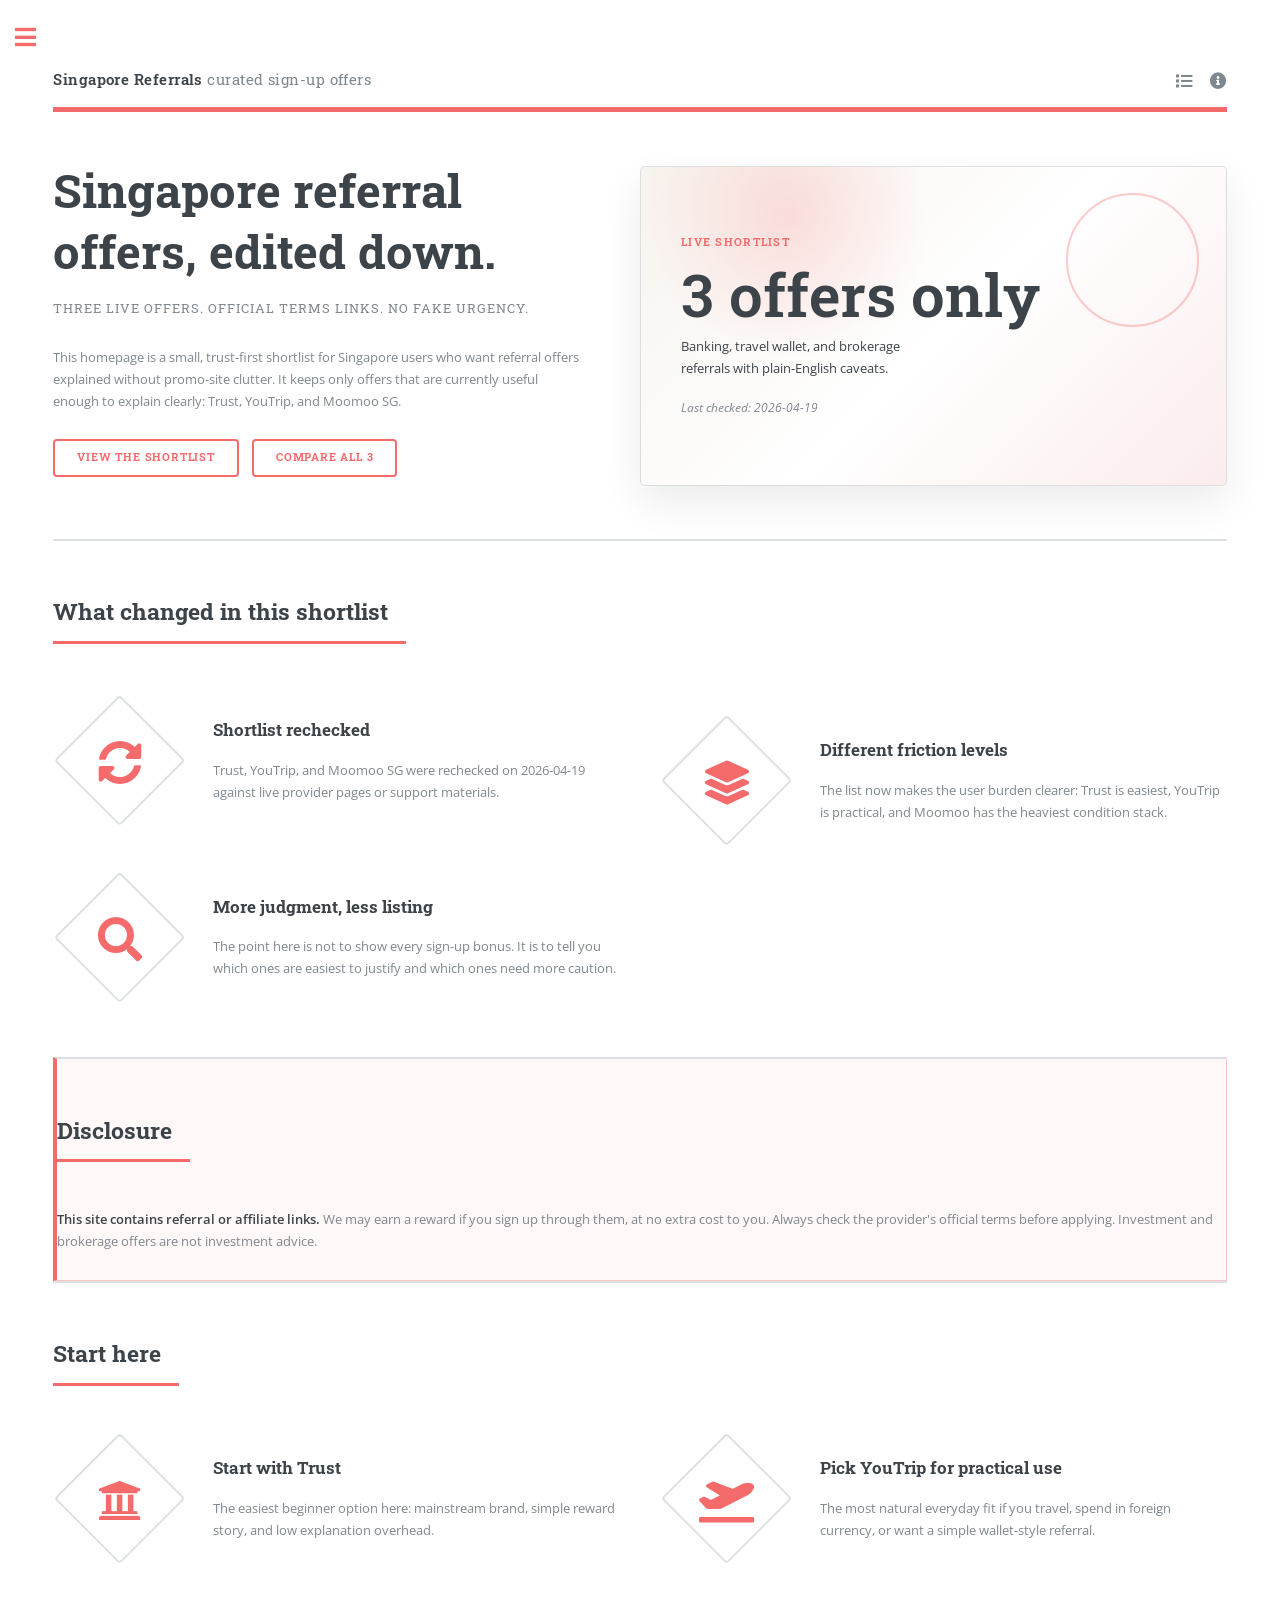
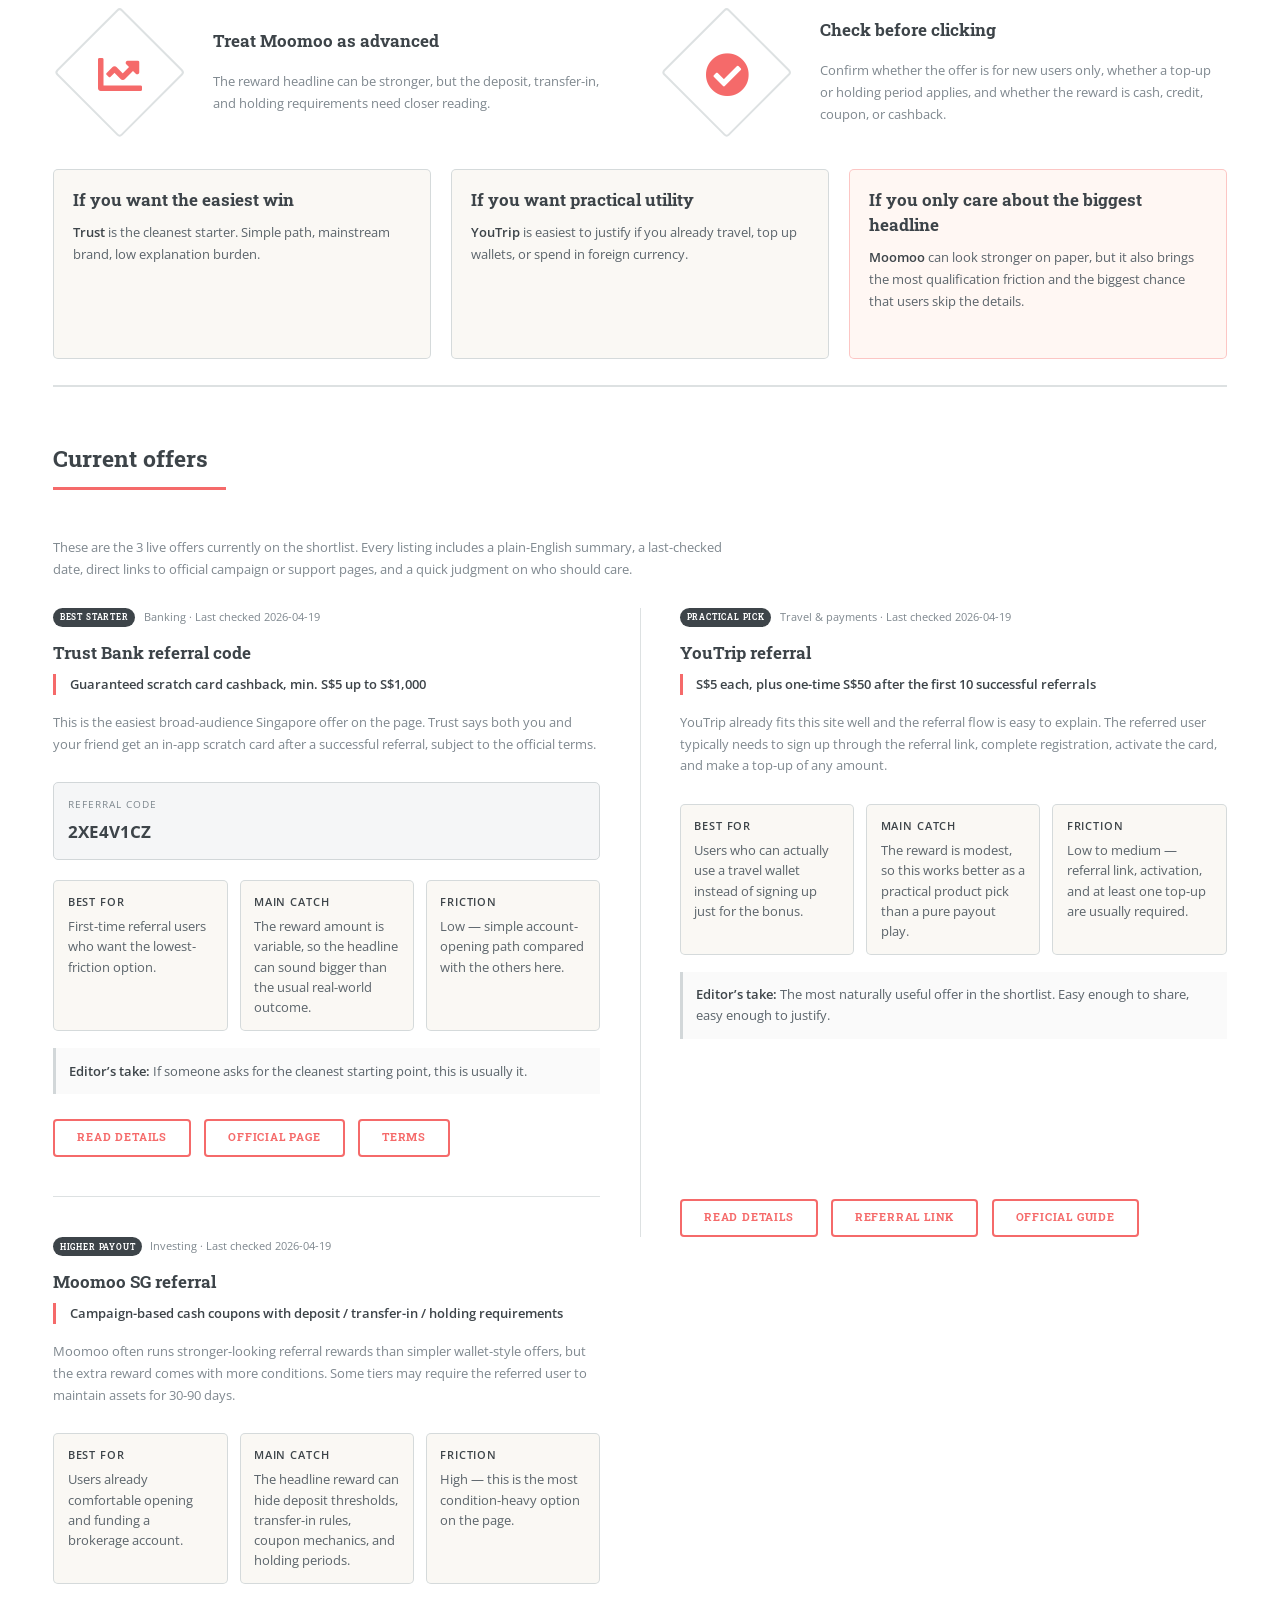
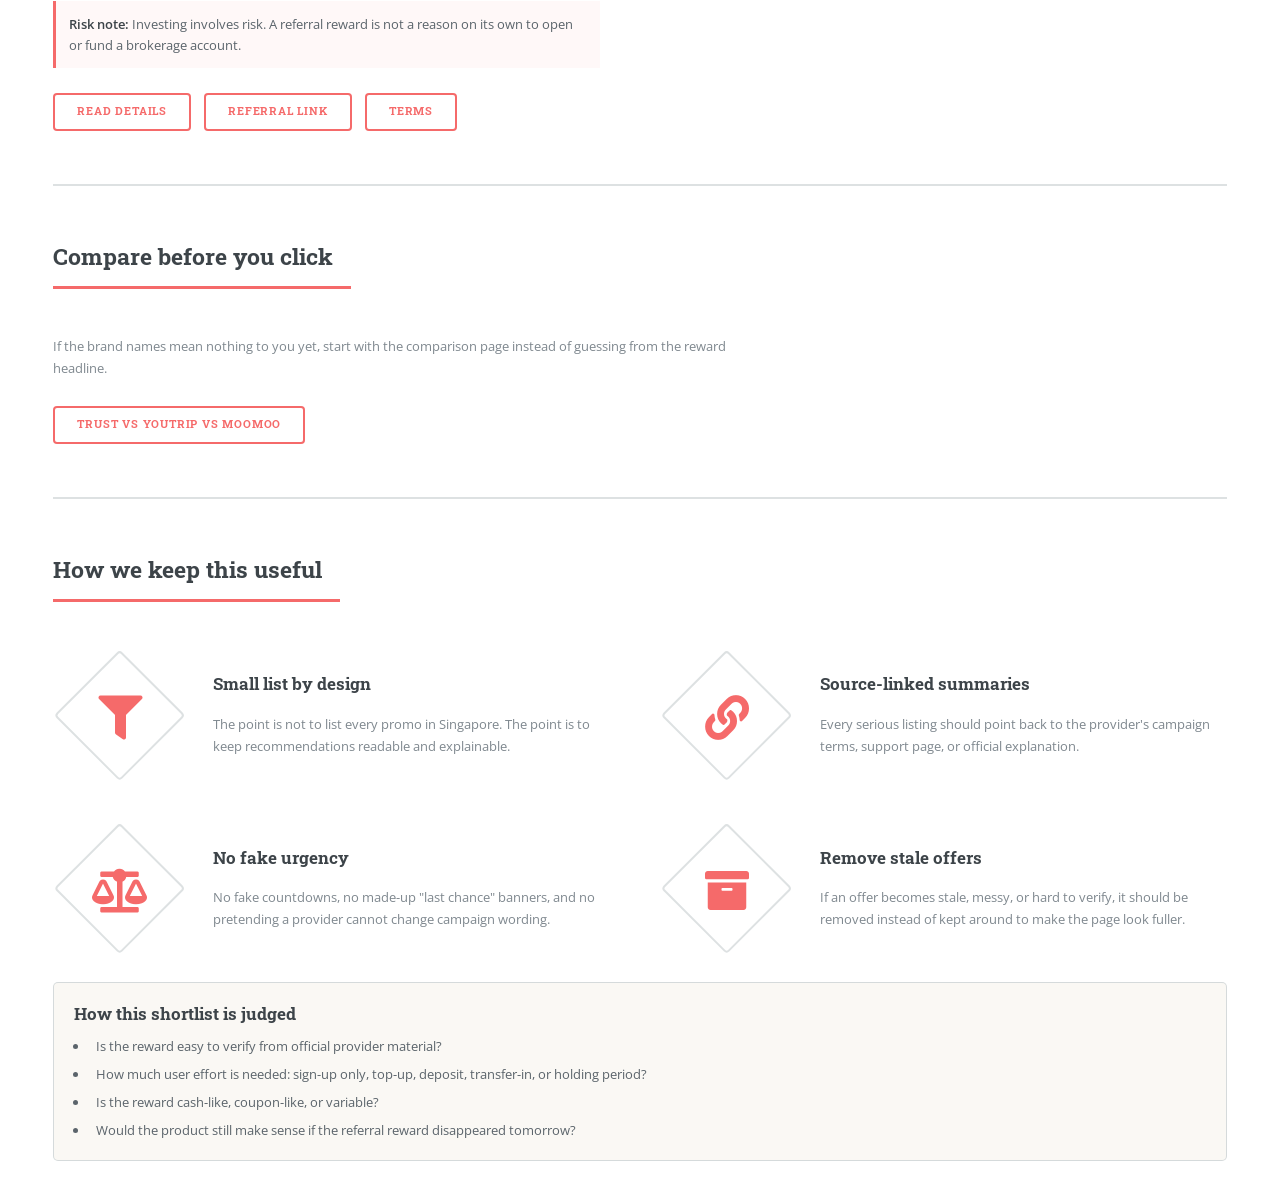
==== commit 627d1e17: "feat: add judgment-first shortlist and comparison guide" ====
--- a/index.html
+++ b/index.html
@@ -34,7 +34,7 @@
                             <p>This homepage is a small, trust-first shortlist for Singapore users who want referral offers explained without promo-site clutter. It keeps only offers that are currently useful enough to explain clearly: Trust, YouTrip, and Moomoo SG.</p>
                             <ul class="actions">
                                 <li><a href="#top-offers" class="button big">View the shortlist</a></li>
-                                <li><a href="#start-here" class="button big">How to choose</a></li>
+                                <li><a href="guides/trust-vs-youtrip-vs-moomoo.html" class="button big">Compare all 3</a></li>
                             </ul>
                         </div>
                         <span class="image object sg-hero-panel" aria-label="Shortlist summary">
@@ -45,6 +45,35 @@
                         </span>
                     </section>
 
+                    <section id="what-changed" class="sg-quick-update">
+                        <header class="major">
+                            <h2>What changed in this shortlist</h2>
+                        </header>
+                        <div class="features sg-features sg-tight-features">
+                            <article>
+                                <span class="icon solid fa-sync-alt"></span>
+                                <div class="content">
+                                    <h3>Shortlist rechecked</h3>
+                                    <p>Trust, YouTrip, and Moomoo SG were rechecked on 2026-04-19 against live provider pages or support materials.</p>
+                                </div>
+                            </article>
+                            <article>
+                                <span class="icon solid fa-layer-group"></span>
+                                <div class="content">
+                                    <h3>Different friction levels</h3>
+                                    <p>The list now makes the user burden clearer: Trust is easiest, YouTrip is practical, and Moomoo has the heaviest condition stack.</p>
+                                </div>
+                            </article>
+                            <article>
+                                <span class="icon solid fa-search"></span>
+                                <div class="content">
+                                    <h3>More judgment, less listing</h3>
+                                    <p>The point here is not to show every sign-up bonus. It is to tell you which ones are easiest to justify and which ones need more caution.</p>
+                                </div>
+                            </article>
+                        </div>
+                    </section>
+
                     <section id="disclosure" class="sg-disclosure">
                         <header class="major">
                             <h2>Disclosure</h2>
@@ -86,13 +115,27 @@
                                 </div>
                             </article>
                         </div>
+                        <div class="sg-decision-grid">
+                            <article class="sg-decision-card">
+                                <h3>If you want the easiest win</h3>
+                                <p><strong>Trust</strong> is the cleanest starter. Simple path, mainstream brand, low explanation burden.</p>
+                            </article>
+                            <article class="sg-decision-card">
+                                <h3>If you want practical utility</h3>
+                                <p><strong>YouTrip</strong> is easiest to justify if you already travel, top up wallets, or spend in foreign currency.</p>
+                            </article>
+                            <article class="sg-decision-card sg-decision-card-warn">
+                                <h3>If you only care about the biggest headline</h3>
+                                <p><strong>Moomoo</strong> can look stronger on paper, but it also brings the most qualification friction and the biggest chance that users skip the details.</p>
+                            </article>
+                        </div>
                     </section>
 
                     <section id="top-offers">
                         <header class="major">
                             <h2>Current offers</h2>
                         </header>
-                        <p class="sg-section-intro">These are the 3 live offers currently on the shortlist. Every listing includes a plain-English summary, a last-checked date, and direct links to official campaign or support pages.</p>
+                        <p class="sg-section-intro">These are the 3 live offers currently on the shortlist. Every listing includes a plain-English summary, a last-checked date, direct links to official campaign or support pages, and a quick judgment on who should care.</p>
                         <div class="posts referral-posts">
                             <article>
                                 <div class="sg-offer-topline">
@@ -108,6 +151,20 @@
                                     <span>Referral code</span>
                                     <code>2XE4V1CZ</code>
                                 </div>
+                                <div class="sg-judgment-grid">
+                                    <div class="sg-judgment-box">
+                                        <strong>Best for</strong>
+                                        <span>First-time referral users who want the lowest-friction option.</span>
+                                    </div>
+                                    <div class="sg-judgment-box">
+                                        <strong>Main catch</strong>
+                                        <span>The reward amount is variable, so the headline can sound bigger than the usual real-world outcome.</span>
+                                    </div>
+                                    <div class="sg-judgment-box">
+                                        <strong>Friction</strong>
+                                        <span>Low — simple account-opening path compared with the others here.</span>
+                                    </div>
+                                </div>
                                 <p class="sg-editor-note"><strong>Editor’s take:</strong> If someone asks for the cleanest starting point, this is usually it.</p>
                                 <ul class="actions">
                                     <li><a href="offers/trust-bank.html" class="button">Read details</a></li>
@@ -126,6 +183,20 @@
                                     <p class="sg-reward">S$5 each, plus one-time S$50 after the first 10 successful referrals</p>
                                 </a>
                                 <p>YouTrip already fits this site well and the referral flow is easy to explain. The referred user typically needs to sign up through the referral link, complete registration, activate the card, and make a top-up of any amount.</p>
+                                <div class="sg-judgment-grid">
+                                    <div class="sg-judgment-box">
+                                        <strong>Best for</strong>
+                                        <span>Users who can actually use a travel wallet instead of signing up just for the bonus.</span>
+                                    </div>
+                                    <div class="sg-judgment-box">
+                                        <strong>Main catch</strong>
+                                        <span>The reward is modest, so this works better as a practical product pick than a pure payout play.</span>
+                                    </div>
+                                    <div class="sg-judgment-box">
+                                        <strong>Friction</strong>
+                                        <span>Low to medium — referral link, activation, and at least one top-up are usually required.</span>
+                                    </div>
+                                </div>
                                 <p class="sg-editor-note"><strong>Editor’s take:</strong> The most naturally useful offer in the shortlist. Easy enough to share, easy enough to justify.</p>
                                 <ul class="actions">
                                     <li><a href="offers/youtrip.html" class="button">Read details</a></li>
@@ -144,6 +215,20 @@
                                     <p class="sg-reward">Campaign-based cash coupons with deposit / transfer-in / holding requirements</p>
                                 </a>
                                 <p>Moomoo often runs stronger-looking referral rewards than simpler wallet-style offers, but the extra reward comes with more conditions. Some tiers may require the referred user to maintain assets for 30-90 days.</p>
+                                <div class="sg-judgment-grid">
+                                    <div class="sg-judgment-box">
+                                        <strong>Best for</strong>
+                                        <span>Users already comfortable opening and funding a brokerage account.</span>
+                                    </div>
+                                    <div class="sg-judgment-box">
+                                        <strong>Main catch</strong>
+                                        <span>The headline reward can hide deposit thresholds, transfer-in rules, coupon mechanics, and holding periods.</span>
+                                    </div>
+                                    <div class="sg-judgment-box">
+                                        <strong>Friction</strong>
+                                        <span>High — this is the most condition-heavy option on the page.</span>
+                                    </div>
+                                </div>
                                 <p class="sg-editor-note sg-risk"><strong>Risk note:</strong> Investing involves risk. A referral reward is not a reason on its own to open or fund a brokerage account.</p>
                                 <ul class="actions">
                                     <li><a href="offers/moomoo-sg.html" class="button">Read details</a></li>
@@ -154,6 +239,16 @@
                         </div>
                     </section>
 
+                    <section id="compare-paths">
+                        <header class="major">
+                            <h2>Compare before you click</h2>
+                        </header>
+                        <p class="sg-section-intro">If the brand names mean nothing to you yet, start with the comparison page instead of guessing from the reward headline.</p>
+                        <ul class="actions">
+                            <li><a href="guides/trust-vs-youtrip-vs-moomoo.html" class="button big">Trust vs YouTrip vs Moomoo</a></li>
+                        </ul>
+                    </section>
+
                     <section id="how-it-works">
                         <header class="major">
                             <h2>How we keep this useful</h2>
@@ -187,6 +282,15 @@
                                     <p>If an offer becomes stale, messy, or hard to verify, it should be removed instead of kept around to make the page look fuller.</p>
                                 </div>
                             </article>
+                        </div>
+                        <div class="sg-method-box">
+                            <h3>How this shortlist is judged</h3>
+                            <ul>
+                                <li>Is the reward easy to verify from official provider material?</li>
+                                <li>How much user effort is needed: sign-up only, top-up, deposit, transfer-in, or holding period?</li>
+                                <li>Is the reward cash-like, coupon-like, or variable?</li>
+                                <li>Would the product still make sense if the referral reward disappeared tomorrow?</li>
+                            </ul>
                         </div>
                     </section>
                 </div>
@@ -201,6 +305,7 @@
                         <ul>
                             <li><a href="index.html">Homepage</a></li>
                             <li><a href="#start-here">Start here</a></li>
+                            <li><a href="#what-changed">What changed</a></li>
                             <li><a href="#top-offers">Current offers</a></li>
                             <li>
                                 <span class="opener">Offer details</span>
@@ -210,6 +315,7 @@
                                     <li><a href="offers/moomoo-sg.html">Moomoo SG</a></li>
                                 </ul>
                             </li>
+                            <li><a href="guides/trust-vs-youtrip-vs-moomoo.html">Compare all 3</a></li>
                             <li><a href="#disclosure">Disclosure</a></li>
                             <li><a href="#how-it-works">How it works</a></li>
                         </ul>
--- a/assets/css/sg-home.css
+++ b/assets/css/sg-home.css
@@ -1,4 +1,88 @@
 /* Homepage-specific adaptation of HTML5 UP Editorial for Singapore Referrals. */
+
+.sg-referrals-home .sg-quick-update {
+    margin-top: 0;
+}
+
+.sg-referrals-home .sg-tight-features article {
+    padding-top: 0.25em;
+}
+
+.sg-referrals-home .sg-decision-grid {
+    display: grid;
+    gap: 1.5em;
+    grid-template-columns: repeat(3, minmax(0, 1fr));
+    margin-top: 2.25em;
+}
+
+.sg-referrals-home .sg-decision-card,
+.sg-referrals-home .sg-judgment-box,
+.sg-referrals-home .sg-method-box {
+    background: #faf8f4;
+    border: solid 1px rgba(210, 215, 217, 0.9);
+    border-radius: 0.375em;
+}
+
+.sg-referrals-home .sg-decision-card {
+    padding: 1.35em 1.4em;
+}
+
+.sg-referrals-home .sg-decision-card h3,
+.sg-referrals-home .sg-method-box h3 {
+    margin-bottom: 0.55em;
+}
+
+.sg-referrals-home .sg-decision-card p,
+.sg-referrals-home .sg-judgment-box span,
+.sg-referrals-home .sg-method-box li {
+    color: #5b646b;
+}
+
+.sg-referrals-home .sg-decision-card-warn {
+    background: #fff7f3;
+    border-color: rgba(245, 106, 106, 0.35);
+}
+
+.sg-referrals-home .sg-judgment-grid {
+    display: grid;
+    gap: 0.9em;
+    grid-template-columns: repeat(3, minmax(0, 1fr));
+    margin: 0 0 1.25em 0;
+}
+
+.sg-referrals-home .sg-judgment-box {
+    min-height: 100%;
+    padding: 0.95em 1em;
+}
+
+.sg-referrals-home .sg-judgment-box strong {
+    color: #3d4449;
+    display: block;
+    font-size: 0.8em;
+    letter-spacing: 0.08em;
+    margin-bottom: 0.45em;
+    text-transform: uppercase;
+}
+
+.sg-referrals-home .sg-judgment-box span {
+    display: block;
+    font-size: 0.95em;
+    line-height: 1.6;
+}
+
+.sg-referrals-home .sg-method-box {
+    margin-top: 2em;
+    padding: 1.4em 1.5em;
+}
+
+.sg-referrals-home .sg-method-box ul {
+    margin: 0;
+    padding-left: 1.1em;
+}
+
+.sg-referrals-home .sg-method-box li + li {
+    margin-top: 0.45em;
+}
 
 .sg-referrals-home #header .logo {
     letter-spacing: 0.03em;
@@ -190,6 +274,11 @@
         min-height: 18em;
         padding: 2em;
     }
+
+    .sg-referrals-home .sg-decision-grid,
+    .sg-referrals-home .sg-judgment-grid {
+        grid-template-columns: 1fr;
+    }
 }
 
 @media screen and (max-width: 736px) {
